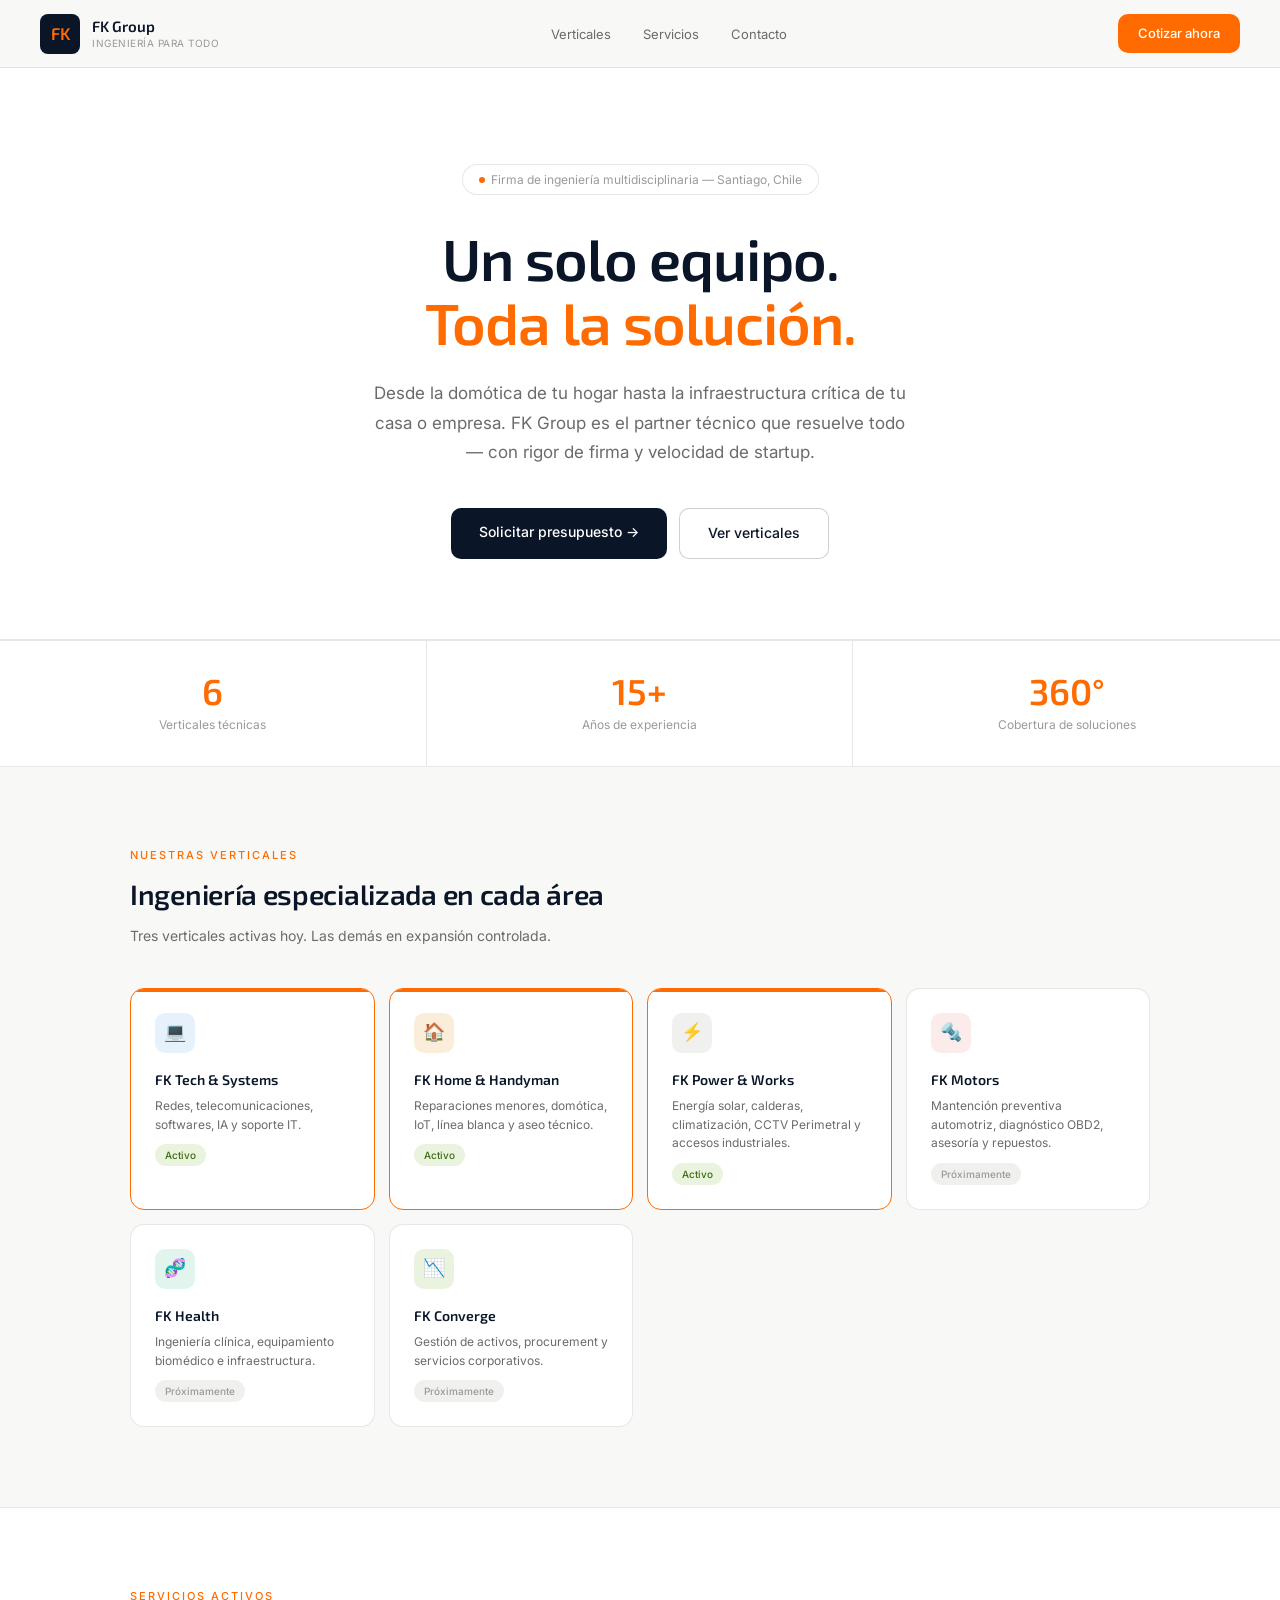
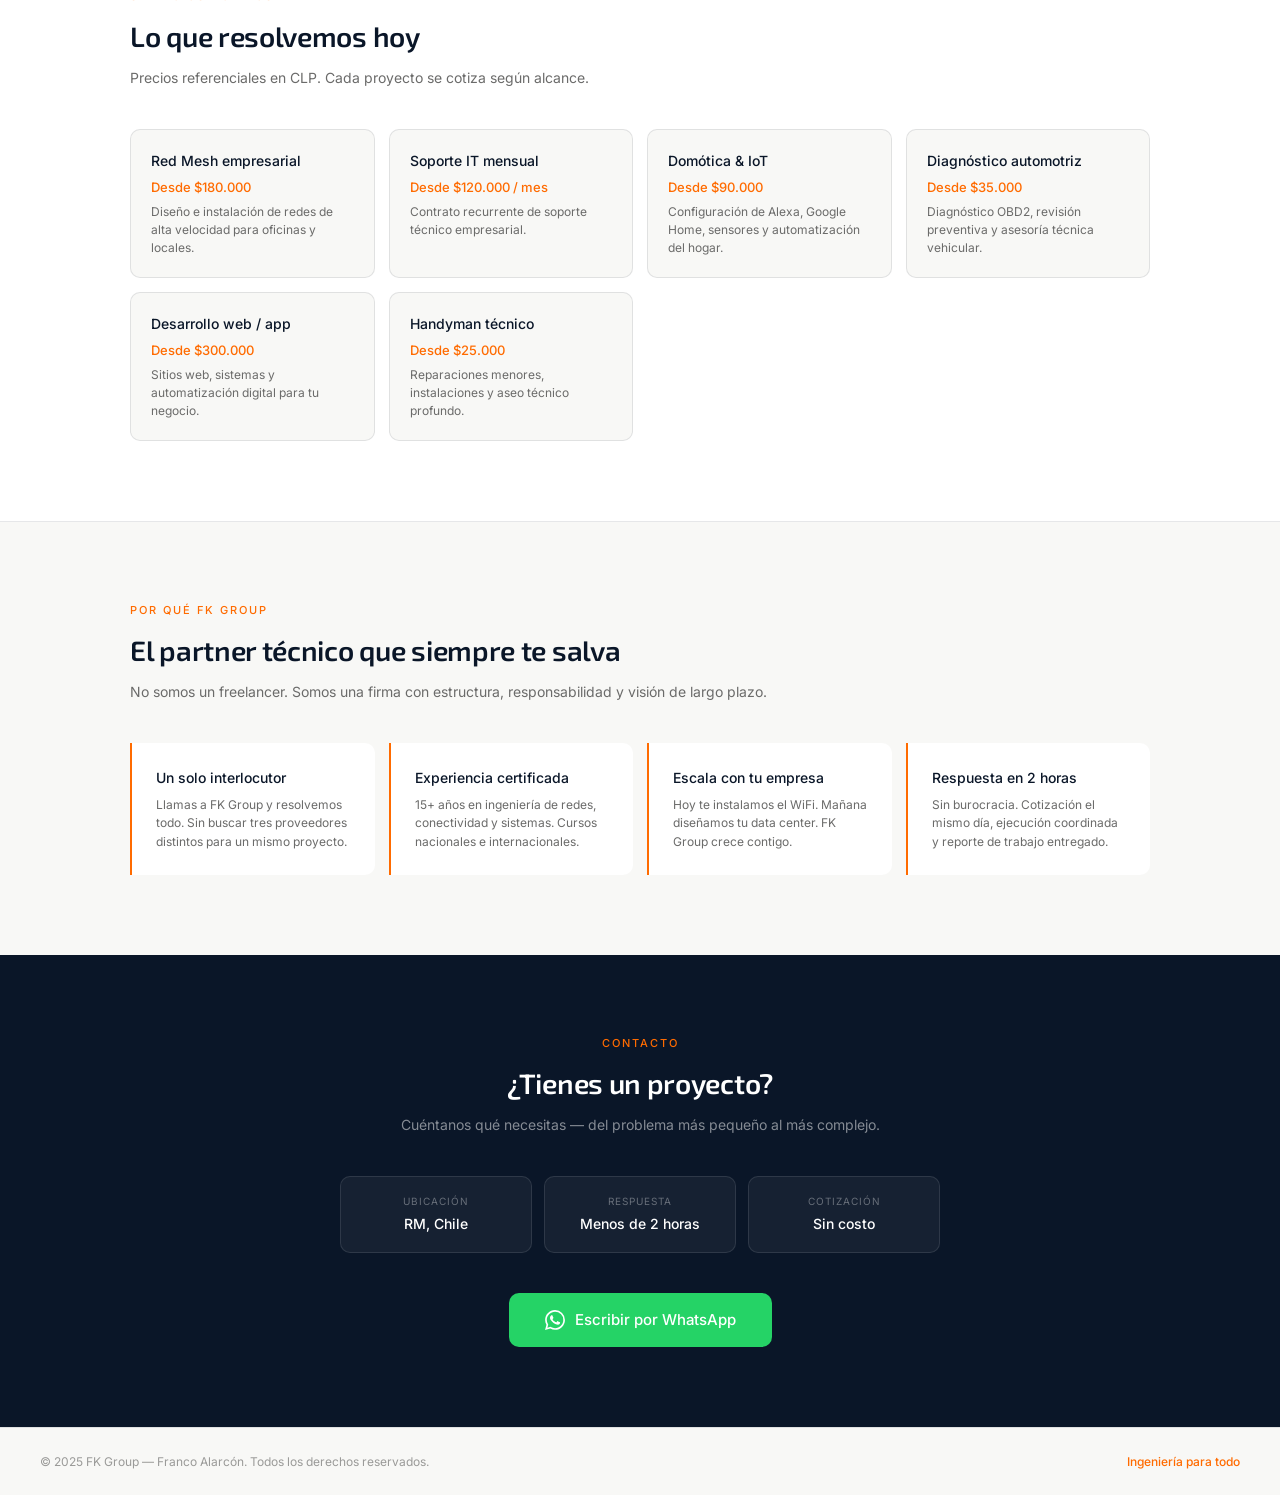
==== index.html @ 02bb7555 "first commit" ====
<!DOCTYPE html>
<html lang="es">
<head>
  <meta charset="UTF-8" />
  <meta name="viewport" content="width=device-width, initial-scale=1.0" />
  <title>FK Group — Ingeniería para todo</title>
  
  <meta name="description" content="FK Group es una firma de ingeniería multidisciplinar en Chile. Soluciones en tecnología, redes, domótica, energía y soporte técnico 360° para hogares y empresas." />
  
  <meta name="google-site-verification" content="YqtK6vRRQiQclJ05yZxm9r6leFlpxxmxRqhaNtiNpjM" />
  
  <link rel="preconnect" href="https://fonts.googleapis.com" />
  <link rel="preconnect" href="https://fonts.gstatic.com" crossorigin />
  <link href="https://fonts.googleapis.com/css2?family=Exo+2:wght@400;500;600&family=Inter:wght@400;500&display=swap" rel="stylesheet" />
  <link rel="stylesheet" href="style.css" />
</head>
<body>

  <nav>
    <a href="#" class="logo">
      <div class="logo-mark"><span>FK</span></div>
      <div class="logo-info">
        <div class="logo-name">FK Group</div>
        <div class="logo-tagline">Ingeniería para todo</div>
      </div>
    </a>
    <ul class="nav-links">
      <li><a href="#verticales">Verticales</a></li>
      <li><a href="#servicios">Servicios</a></li>
      <li><a href="#contacto">Contacto</a></li>
    </ul>
    <a href="#contacto" class="nav-cta">Cotizar ahora</a>
  </nav>

  <div style="background: var(--bg-surface); border-bottom: 0.5px solid var(--border);">
    <div class="hero">
      <div class="hero-badge">Firma de ingeniería multidisciplinaria — Santiago, Chile</div>
      <h1>Un solo equipo.<br><span class="accent">Toda la solución.</span></h1>
      <p>Desde la domótica de tu hogar hasta la infraestructura crítica de tu casa o empresa. FK Group es el partner técnico que resuelve todo — con rigor de firma y velocidad de startup.</p>
      <div class="hero-btns">
        <a href="#contacto" class="btn-primary">Solicitar presupuesto →</a>
        <a href="#verticales" class="btn-secondary">Ver verticales</a>
      </div>
    </div>
  </div>

  <div class="stats-bar">
    <div class="stat">
      <div class="stat-num">6</div>
      <div class="stat-label">Verticales técnicas</div>
    </div>
    <div class="stat">
      <div class="stat-num">15+</div>
      <div class="stat-label">Años de experiencia</div>
    </div>
    <div class="stat">
      <div class="stat-num">360°</div>
      <div class="stat-label">Cobertura de soluciones</div>
    </div>
  </div>

  <section id="verticales">
    <div class="section-eyebrow">Nuestras verticales</div>
    <h2 class="section-title">Ingeniería especializada en cada área</h2>
    <p class="section-sub">Tres verticales activas hoy. Las demás en expansión controlada.</p>
    <div class="verticals-grid">
      <div class="v-card active">
        <div class="v-icon" style="background:#E6F1FB;">💻</div>
        <div class="v-name">FK Tech & Systems</div>
        <div class="v-desc">Redes, telecomunicaciones, softwares, IA y soporte IT.</div>
        <span class="v-badge badge-active">Activo</span>
      </div>
      
      <div class="v-card active">
        <div class="v-icon" style="background:#FAEEDA;">🏠</div>
        <div class="v-name">FK Home & Handyman</div>
        <div class="v-desc">Reparaciones menores, domótica, IoT, línea blanca y aseo técnico.</div>
        <span class="v-badge badge-active">Activo</span>
      </div>
    <div class="v-card active">
        <div class="v-icon" style="background:#f0f0ee;">⚡</div>
        <div class="v-name">FK Power & Works</div>
        <div class="v-desc">Energía solar, calderas, climatización, CCTV Perimetral y accesos industriales.</div>
        <span class="v-badge badge-active">Activo</span>
      </div>
      <div class="v-card">
        <div class="v-icon" style="background:#FCEBEB;">🔩</div>
        <div class="v-name">FK Motors</div>
        <div class="v-desc">Mantención preventiva automotriz, diagnóstico OBD2, asesoría y repuestos.</div>
        <span class="v-badge badge-soon">Próximamente</span>
      </div>
      <div class="v-card">
        <div class="v-icon" style="background:#E1F5EE;">🧬</div>
        <div class="v-name">FK Health</div>
        <div class="v-desc">Ingeniería clínica, equipamiento biomédico e infraestructura.</div>
        <span class="v-badge badge-soon">Próximamente</span>
      </div>
      <div class="v-card">
        <div class="v-icon" style="background:#EAF3DE;">📉</div>
        <div class="v-name">FK Converge</div>
        <div class="v-desc">Gestión de activos, procurement y servicios corporativos.</div>
        <span class="v-badge badge-soon">Próximamente</span>
      </div>
    </div>
  </section>

  <div class="services-bg" id="servicios">
    <section style="max-width: 1100px; margin: 0 auto; padding: 5rem 2.5rem;">
      <div class="section-eyebrow">Servicios activos</div>
      <h2 class="section-title">Lo que resolvemos hoy</h2>
      <p class="section-sub">Precios referenciales en CLP. Cada proyecto se cotiza según alcance.</p>
      <div class="services-grid">
        <div class="svc-card">
          <div class="svc-title">Red Mesh empresarial</div>
          <div class="svc-price">Desde $180.000</div>
          <div class="svc-desc">Diseño e instalación de redes de alta velocidad para oficinas y locales.</div>
        </div>
        <div class="svc-card">
          <div class="svc-title">Soporte IT mensual</div>
          <div class="svc-price">Desde $120.000 / mes</div>
          <div class="svc-desc">Contrato recurrente de soporte técnico empresarial.</div>
        </div>
        <div class="svc-card">
          <div class="svc-title">Domótica & IoT</div>
          <div class="svc-price">Desde $90.000</div>
          <div class="svc-desc">Configuración de Alexa, Google Home, sensores y automatización del hogar.</div>
        </div>
        <div class="svc-card">
          <div class="svc-title">Diagnóstico automotriz</div>
          <div class="svc-price">Desde $35.000</div>
          <div class="svc-desc">Diagnóstico OBD2, revisión preventiva y asesoría técnica vehicular.</div>
        </div>
        <div class="svc-card">
          <div class="svc-title">Desarrollo web / app</div>
          <div class="svc-price">Desde $300.000</div>
          <div class="svc-desc">Sitios web, sistemas y automatización digital para tu negocio.</div>
        </div>
        <div class="svc-card">
          <div class="svc-title">Handyman técnico</div>
          <div class="svc-price">Desde $25.000</div>
          <div class="svc-desc">Reparaciones menores, instalaciones y aseo técnico profundo.</div>
        </div>
      </div>
    </section>
  </div>

  <section>
    <div class="section-eyebrow">Por qué FK Group</div>
    <h2 class="section-title">El partner técnico que siempre te salva</h2>
    <p class="section-sub">No somos un freelancer. Somos una firma con estructura, responsabilidad y visión de largo plazo.</p>
    <div class="why-grid">
      <div class="why-card">
        <div class="why-title">Un solo interlocutor</div>
        <div class="why-text">Llamas a FK Group y resolvemos todo. Sin buscar tres proveedores distintos para un mismo proyecto.</div>
      </div>
      <div class="why-card">
        <div class="why-title">Experiencia certificada</div>
        <div class="why-text">15+ años en ingeniería de redes, conectividad y sistemas. Cursos nacionales e internacionales.</div>
      </div>
      <div class="why-card">
        <div class="why-title">Escala con tu empresa</div>
        <div class="why-text">Hoy te instalamos el WiFi. Mañana diseñamos tu data center. FK Group crece contigo.</div>
      </div>
      <div class="why-card">
        <div class="why-title">Respuesta en 2 horas</div>
        <div class="why-text">Sin burocracia. Cotización el mismo día, ejecución coordinada y reporte de trabajo entregado.</div>
      </div>
    </div>
  </section>

  <div class="contact-section" id="contacto">
    <div class="section-eyebrow">Contacto</div>
    <h2 class="section-title" style="font-family: var(--font-display); font-size: 28px; margin-bottom: 0.5rem;">¿Tienes un proyecto?</h2>
    <p class="section-sub">Cuéntanos qué necesitas — del problema más pequeño al más complejo.</p>
    <div class="contact-grid">
      <div class="contact-item">
        <div class="contact-label">Ubicación</div>
        <div class="contact-val">RM, Chile</div>
      </div>
      <div class="contact-item">
        <div class="contact-label">Respuesta</div>
        <div class="contact-val">Menos de 2 horas</div>
      </div>
      <div class="contact-item">
        <div class="contact-label">Cotización</div>
        <div class="contact-val">Sin costo</div>
      </div>
    </div>
    <a href="https://wa.me/56967044419?text=Hola%20FK%20Group%2C%20necesito%20una%20cotizaci%C3%B3n" class="wsp-btn" target="_blank" rel="noopener">
      <svg class="wsp-icon" viewBox="0 0 24 24" xmlns="http://www.w3.org/2000/svg">
        <path d="M17.472 14.382c-.297-.149-1.758-.867-2.03-.967-.273-.099-.471-.148-.67.15-.197.297-.767.966-.94 1.164-.173.199-.347.223-.644.075-.297-.15-1.255-.463-2.39-1.475-.883-.788-1.48-1.761-1.653-2.059-.173-.297-.018-.458.13-.606.134-.133.298-.347.446-.52.149-.174.198-.298.298-.497.099-.198.05-.371-.025-.52-.075-.149-.669-1.612-.916-2.207-.242-.579-.487-.5-.669-.51-.173-.008-.371-.01-.57-.01-.198 0-.52.074-.792.372-.272.297-1.04 1.016-1.04 2.479 0 1.462 1.065 2.875 1.213 3.074.149.198 2.096 3.2 5.077 4.487.709.306 1.262.489 1.694.625.712.227 1.36.195 1.871.118.571-.085 1.758-.719 2.006-1.413.248-.694.248-1.289.173-1.413-.074-.124-.272-.198-.57-.347m-5.421 7.403h-.004a9.87 9.87 0 01-5.031-1.378l-.361-.214-3.741.982.998-3.648-.235-.374a9.86 9.86 0 01-1.51-5.26c.001-5.45 4.436-9.884 9.888-9.884 2.64 0 5.122 1.03 6.988 2.898a9.825 9.825 0 012.893 6.994c-.003 5.45-4.437 9.884-9.885 9.884m8.413-18.297A11.815 11.815 0 0012.05 0C5.495 0 .16 5.335.157 11.892c0 2.096.547 4.142 1.588 5.945L.057 24l6.305-1.654a11.882 11.882 0 005.683 1.448h.005c6.554 0 11.89-5.335 11.893-11.893a11.821 11.821 0 00-3.48-8.413z"/>
      </svg>
      Escribir por WhatsApp
    </a>
  </div>

  <footer>
    <div class="copy">© 2025 FK Group — Franco Alarcón. Todos los derechos reservados.</div>
    <div class="tag">Ingeniería para todo</div>
  </footer>


  <script src="https://cdn.botpress.cloud/webchat/v1/inject.js"></script>

</body>
</html>
---- style.css ----
*, *::before, *::after { box-sizing: border-box; margin: 0; padding: 0; }

:root {
  --bg: #f8f8f6;
  --bg-surface: #ffffff;
  --bg-dark: #0A1628;
  --accent: #FF6B00;
  --accent-light: #fff3eb;
  --text-primary: #0A1628;
  --text-secondary: #6b6b6a;
  --text-muted: #9a9a98;
  --border: rgba(10,22,40,0.1);
  --border-hover: rgba(10,22,40,0.2);
  --radius: 10px;
  --radius-lg: 14px;
  --font-display: 'Exo 2', sans-serif;
  --font-body: 'Inter', sans-serif;
}

html { scroll-behavior: smooth; }

body {
  font-family: var(--font-body);
  background: var(--bg);
  color: var(--text-primary);
  line-height: 1.6;
  font-size: 15px;
}

/* NAV */
nav {
  position: sticky;
  top: 0;
  z-index: 100;
  background: rgba(248,248,246,0.92);
  backdrop-filter: blur(12px);
  -webkit-backdrop-filter: blur(12px);
  border-bottom: 0.5px solid var(--border);
  display: flex;
  align-items: center;
  justify-content: space-between;
  padding: 0.85rem 2.5rem;
}

.logo {
  display: flex;
  align-items: center;
  gap: 12px;
  text-decoration: none;
}

.logo-mark {
  width: 40px;
  height: 40px;
  background: var(--bg-dark);
  border-radius: 8px;
  display: flex;
  align-items: center;
  justify-content: center;
  flex-shrink: 0;
}

.logo-mark span {
  color: var(--accent);
  font-family: var(--font-display);
  font-size: 17px;
  font-weight: 600;
  letter-spacing: -0.5px;
}

.logo-info {}
.logo-name {
  font-family: var(--font-display);
  font-size: 15px;
  font-weight: 600;
  color: var(--text-primary);
  line-height: 1.2;
}
.logo-tagline {
  font-size: 10px;
  color: var(--text-muted);
  letter-spacing: 0.5px;
  text-transform: uppercase;
}

.nav-links {
  display: flex;
  align-items: center;
  gap: 2rem;
  list-style: none;
}

.nav-links a {
  font-size: 13px;
  color: var(--text-secondary);
  text-decoration: none;
  transition: color 0.2s;
}

.nav-links a:hover { color: var(--text-primary); }

.nav-cta {
  background: var(--accent);
  color: white;
  border: none;
  padding: 9px 20px;
  border-radius: var(--radius);
  font-size: 13px;
  font-weight: 500;
  cursor: pointer;
  font-family: var(--font-body);
  text-decoration: none;
  transition: opacity 0.2s;
}

.nav-cta:hover { opacity: 0.88; }

/* HERO */
.hero {
  padding: 6rem 2.5rem 5rem;
  max-width: 900px;
  margin: 0 auto;
  text-align: center;
}

.hero-badge {
  display: inline-flex;
  align-items: center;
  gap: 6px;
  background: var(--bg-surface);
  border: 0.5px solid var(--border);
  padding: 5px 16px;
  border-radius: 99px;
  font-size: 12px;
  color: var(--text-muted);
  margin-bottom: 2rem;
}

.hero-badge::before {
  content: '';
  width: 6px;
  height: 6px;
  border-radius: 50%;
  background: var(--accent);
  flex-shrink: 0;
}

.hero h1 {
  font-family: var(--font-display);
  font-size: clamp(36px, 6vw, 58px);
  font-weight: 600;
  line-height: 1.1;
  letter-spacing: -1px;
  margin-bottom: 1.5rem;
  color: var(--text-primary);
}

.hero h1 .accent { color: var(--accent); }

.hero p {
  font-size: 17px;
  color: var(--text-secondary);
  max-width: 540px;
  margin: 0 auto 2.5rem;
  line-height: 1.75;
}

.hero-btns {
  display: flex;
  gap: 12px;
  justify-content: center;
  flex-wrap: wrap;
}

.btn-primary {
  background: var(--bg-dark);
  color: white;
  border: none;
  padding: 13px 28px;
  border-radius: var(--radius);
  font-size: 14px;
  font-weight: 500;
  cursor: pointer;
  font-family: var(--font-body);
  text-decoration: none;
  display: inline-block;
  transition: transform 0.15s, opacity 0.15s;
}

.btn-primary:hover { opacity: 0.88; transform: translateY(-1px); }

.btn-secondary {
  background: var(--bg-surface);
  color: var(--text-primary);
  border: 0.5px solid var(--border-hover);
  padding: 13px 28px;
  border-radius: var(--radius);
  font-size: 14px;
  font-weight: 500;
  cursor: pointer;
  font-family: var(--font-body);
  text-decoration: none;
  display: inline-block;
  transition: border-color 0.2s;
}

.btn-secondary:hover { border-color: var(--accent); }

/* STATS */
.stats-bar {
  display: grid;
  grid-template-columns: repeat(3, 1fr);
  border-top: 0.5px solid var(--border);
  border-bottom: 0.5px solid var(--border);
  background: var(--bg-surface);
}

.stat {
  padding: 2rem 1.5rem;
  text-align: center;
  border-right: 0.5px solid var(--border);
}

.stat:last-child { border-right: none; }

.stat-num {
  font-family: var(--font-display);
  font-size: 36px;
  font-weight: 600;
  color: var(--accent);
  line-height: 1;
}

.stat-label {
  font-size: 12px;
  color: var(--text-muted);
  margin-top: 6px;
}

/* SECTIONS */
section {
  padding: 5rem 2.5rem;
  max-width: 1100px;
  margin: 0 auto;
}

.section-eyebrow {
  font-size: 11px;
  color: var(--accent);
  text-transform: uppercase;
  letter-spacing: 2px;
  font-weight: 500;
  margin-bottom: 0.5rem;
}

.section-title {
  font-family: var(--font-display);
  font-size: 28px;
  font-weight: 600;
  color: var(--text-primary);
  margin-bottom: 0.5rem;
  letter-spacing: -0.3px;
}

.section-sub {
  font-size: 14px;
  color: var(--text-secondary);
  margin-bottom: 2.5rem;
}

/* VERTICALS */
.verticals-grid {
  display: grid;
  grid-template-columns: repeat(auto-fit, minmax(200px, 1fr));
  gap: 14px;
}

.v-card {
  background: var(--bg-surface);
  border: 0.5px solid var(--border);
  border-radius: var(--radius-lg);
  padding: 1.5rem;
  position: relative;
  overflow: hidden;
  transition: border-color 0.2s, transform 0.2s;
}

.v-card:hover {
  border-color: var(--border-hover);
  transform: translateY(-2px);
}

.v-card.active {
  border-color: var(--accent);
}

.v-card.active::before {
  content: '';
  position: absolute;
  top: 0; left: 0; right: 0;
  height: 3px;
  background: var(--accent);
}

.v-icon {
  width: 40px;
  height: 40px;
  border-radius: var(--radius);
  display: flex;
  align-items: center;
  justify-content: center;
  font-size: 18px;
  margin-bottom: 1rem;
}

.v-name {
  font-family: var(--font-display);
  font-size: 14px;
  font-weight: 600;
  color: var(--text-primary);
  margin-bottom: 6px;
}

.v-desc {
  font-size: 12px;
  color: var(--text-secondary);
  line-height: 1.55;
}

.v-badge {
  display: inline-block;
  margin-top: 10px;
  font-size: 10px;
  padding: 3px 10px;
  border-radius: 99px;
  font-weight: 500;
}

.badge-active { background: #EAF3DE; color: #3B6D11; }
.badge-soon { background: #f0f0ee; color: var(--text-muted); }

/* SERVICES */
.services-bg {
  background: var(--bg-surface);
  border-top: 0.5px solid var(--border);
  border-bottom: 0.5px solid var(--border);
}

.services-grid {
  display: grid;
  grid-template-columns: repeat(auto-fit, minmax(220px, 1fr));
  gap: 14px;
}

.svc-card {
  background: var(--bg);
  border-radius: var(--radius);
  padding: 1.25rem;
  border: 0.5px solid var(--border);
  transition: border-color 0.2s;
}

.svc-card:hover { border-color: var(--accent); }

.svc-title {
  font-size: 14px;
  font-weight: 500;
  color: var(--text-primary);
  margin-bottom: 4px;
}

.svc-price {
  font-size: 13px;
  color: var(--accent);
  font-weight: 500;
  margin-bottom: 6px;
}

.svc-desc {
  font-size: 12px;
  color: var(--text-secondary);
  line-height: 1.5;
}

/* WHY */
.why-grid {
  display: grid;
  grid-template-columns: repeat(auto-fit, minmax(220px, 1fr));
  gap: 14px;
}

.why-card {
  padding: 1.5rem;
  border-left: 2px solid var(--accent);
  background: var(--bg-surface);
  border-radius: 0 var(--radius) var(--radius) 0;
}

.why-title {
  font-size: 14px;
  font-weight: 500;
  color: var(--text-primary);
  margin-bottom: 6px;
}

.why-text {
  font-size: 12px;
  color: var(--text-secondary);
  line-height: 1.55;
}

/* CONTACT */
.contact-section {
  background: var(--bg-dark);
  padding: 5rem 2.5rem;
  text-align: center;
}

.contact-section .section-eyebrow { color: var(--accent); }

.contact-section .section-title {
  color: white;
}

.contact-section .section-sub {
  color: rgba(255,255,255,0.5);
  margin-bottom: 2.5rem;
}

.contact-grid {
  display: grid;
  grid-template-columns: repeat(auto-fit, minmax(160px, 1fr));
  gap: 12px;
  max-width: 600px;
  margin: 0 auto 2.5rem;
}

.contact-item {
  background: rgba(255,255,255,0.05);
  border: 0.5px solid rgba(255,255,255,0.1);
  border-radius: var(--radius);
  padding: 1rem;
}

.contact-label {
  font-size: 10px;
  color: rgba(255,255,255,0.35);
  text-transform: uppercase;
  letter-spacing: 1px;
  margin-bottom: 4px;
}

.contact-val {
  font-size: 14px;
  color: white;
  font-weight: 500;
}

.wsp-btn {
  display: inline-flex;
  align-items: center;
  gap: 10px;
  background: #25D366;
  color: white;
  border: none;
  padding: 15px 36px;
  border-radius: var(--radius);
  font-size: 15px;
  font-weight: 500;
  cursor: pointer;
  font-family: var(--font-body);
  text-decoration: none;
  transition: opacity 0.2s, transform 0.15s;
}

.wsp-btn:hover { opacity: 0.9; transform: translateY(-1px); }

.wsp-icon {
  width: 20px;
  height: 20px;
  fill: white;
}

/* FOOTER */
footer {
  padding: 1.5rem 2.5rem;
  border-top: 0.5px solid var(--border);
  display: flex;
  justify-content: space-between;
  align-items: center;
  flex-wrap: wrap;
  gap: 8px;
  background: var(--bg);
}

footer .copy { font-size: 12px; color: var(--text-muted); }
footer .tag { font-size: 12px; color: var(--accent); font-weight: 500; }

/* RESPONSIVE */
@media (max-width: 640px) {
  nav { padding: 0.85rem 1.25rem; }
  .nav-links { display: none; }
  .hero { padding: 4rem 1.25rem 3.5rem; }
  section { padding: 3.5rem 1.25rem; }
  .stats-bar { grid-template-columns: repeat(3, 1fr); }
  .stat { padding: 1.25rem 0.75rem
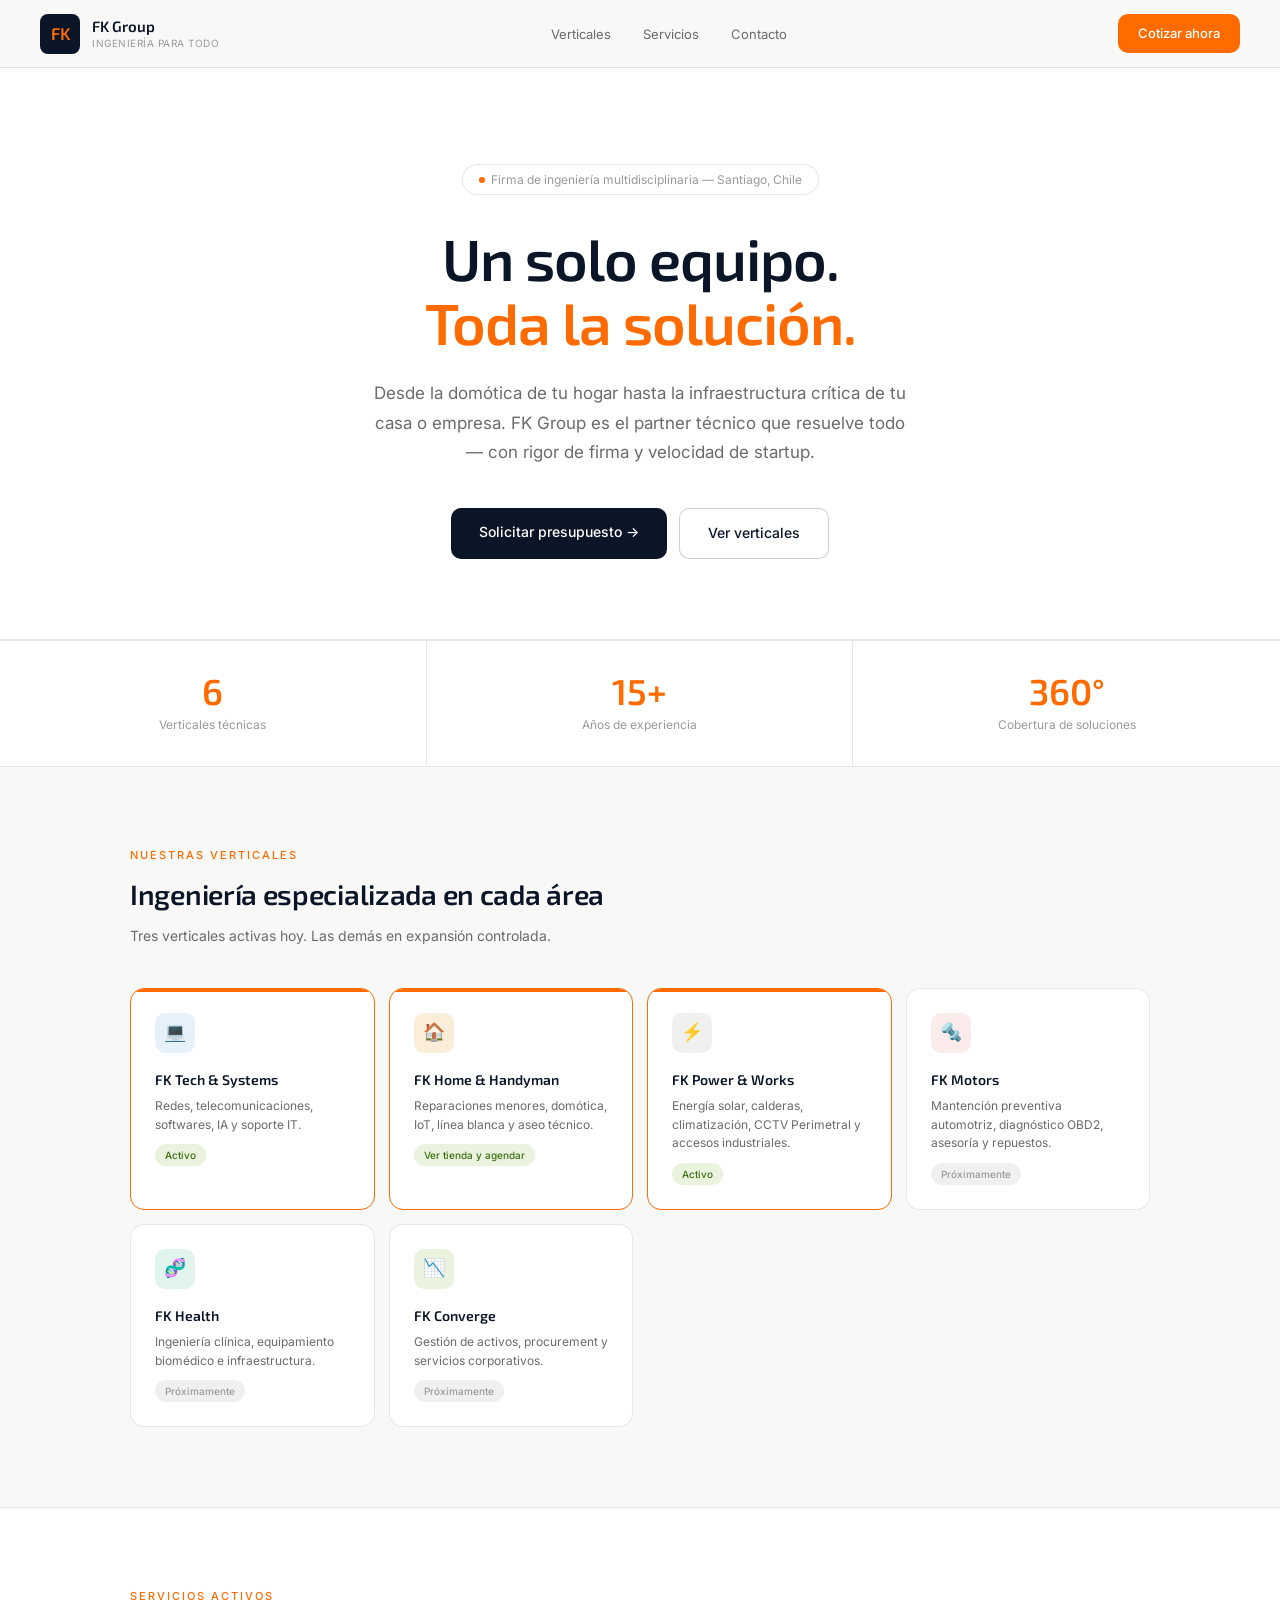
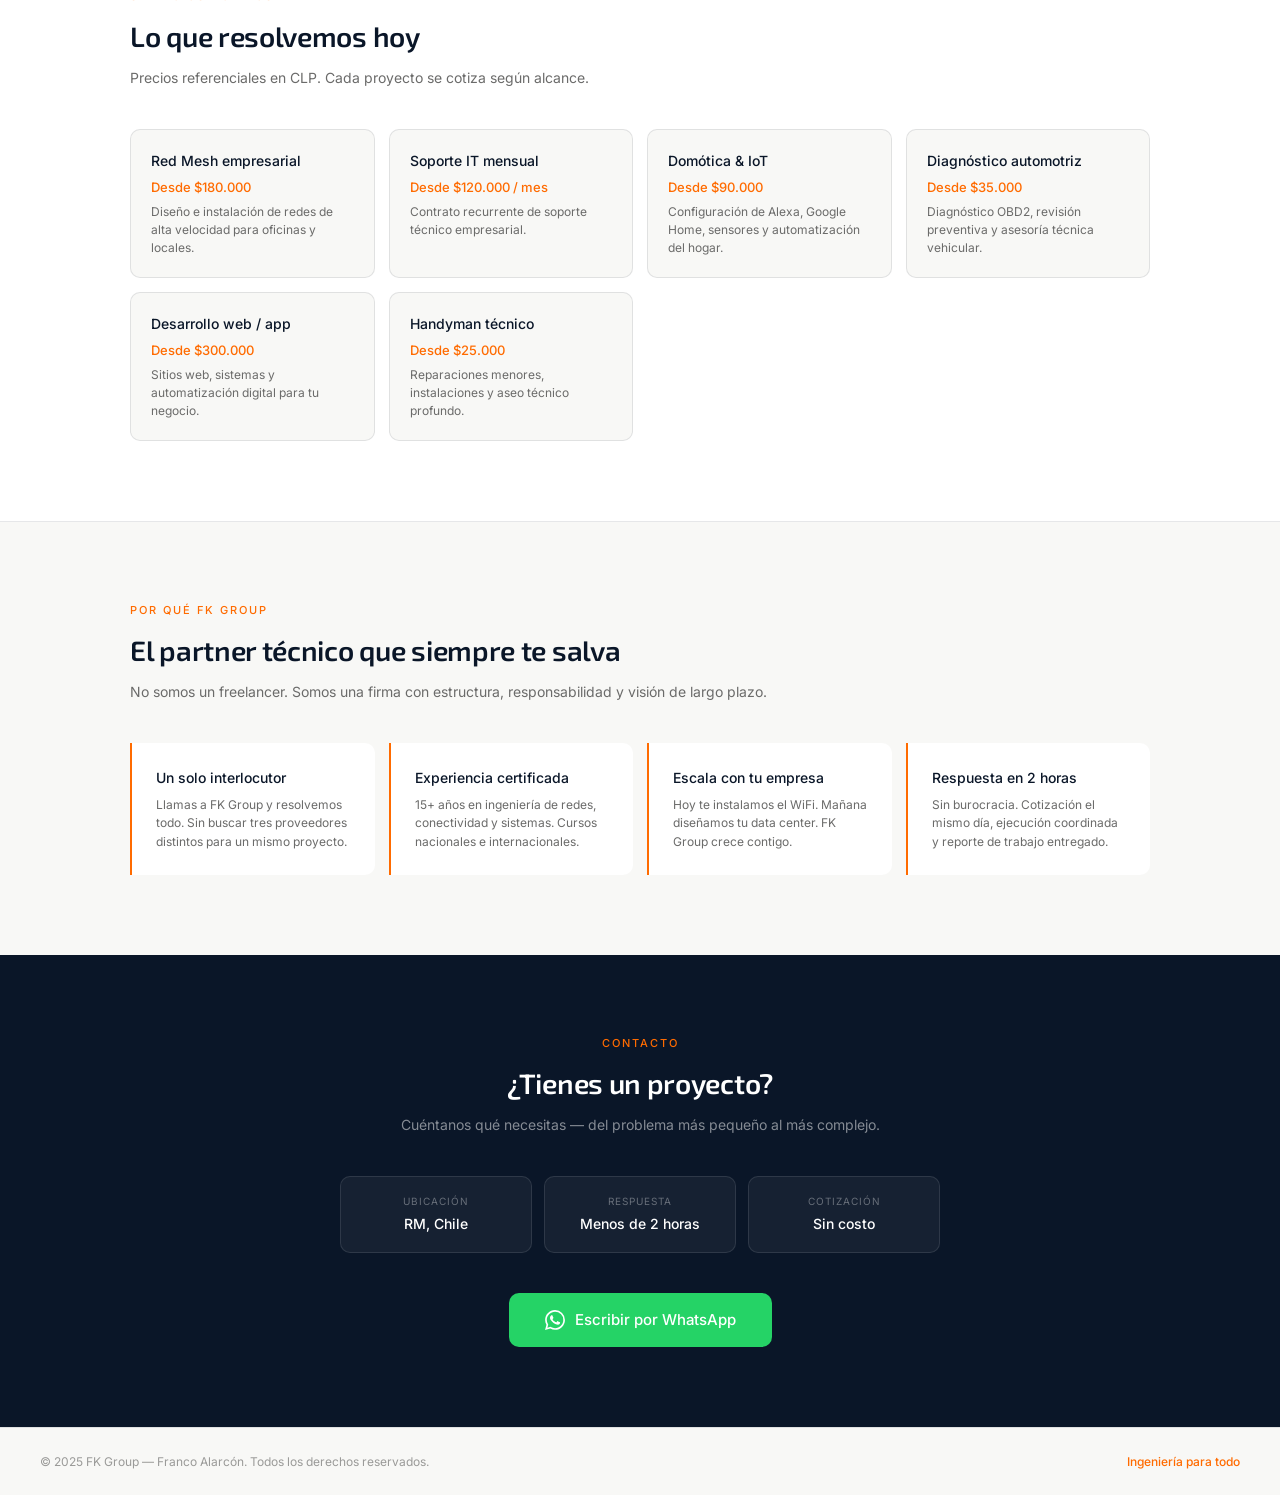
==== commit b6aa0580: "first commit" ====
--- a/index.html
+++ b/index.html
@@ -64,6 +64,7 @@
     <h2 class="section-title">Ingeniería especializada en cada área</h2>
     <p class="section-sub">Tres verticales activas hoy. Las demás en expansión controlada.</p>
     <div class="verticals-grid">
+
       <div class="v-card active">
         <div class="v-icon" style="background:#E6F1FB;">💻</div>
         <div class="v-name">FK Tech & Systems</div>
@@ -71,12 +72,15 @@
         <span class="v-badge badge-active">Activo</span>
       </div>
       
-      <div class="v-card active">
-        <div class="v-icon" style="background:#FAEEDA;">🏠</div>
-        <div class="v-name">FK Home & Handyman</div>
-        <div class="v-desc">Reparaciones menores, domótica, IoT, línea blanca y aseo técnico.</div>
-        <span class="v-badge badge-active">Activo</span>
-      </div>
+      <a href="home.html" style="text-decoration: none; color: inherit; display: block; height: 100%;">
+        <div class="v-card active" style="height: 100%;">
+          <div class="v-icon" style="background:#FAEEDA;">🏠</div>
+          <div class="v-name">FK Home & Handyman</div>
+          <div class="v-desc">Reparaciones menores, domótica, IoT, línea blanca y aseo técnico.</div>
+          <span class="v-badge badge-active">Ver tienda y agendar</span>
+        </div>
+      </a>
+
     <div class="v-card active">
         <div class="v-icon" style="background:#f0f0ee;">⚡</div>
         <div class="v-name">FK Power & Works</div>
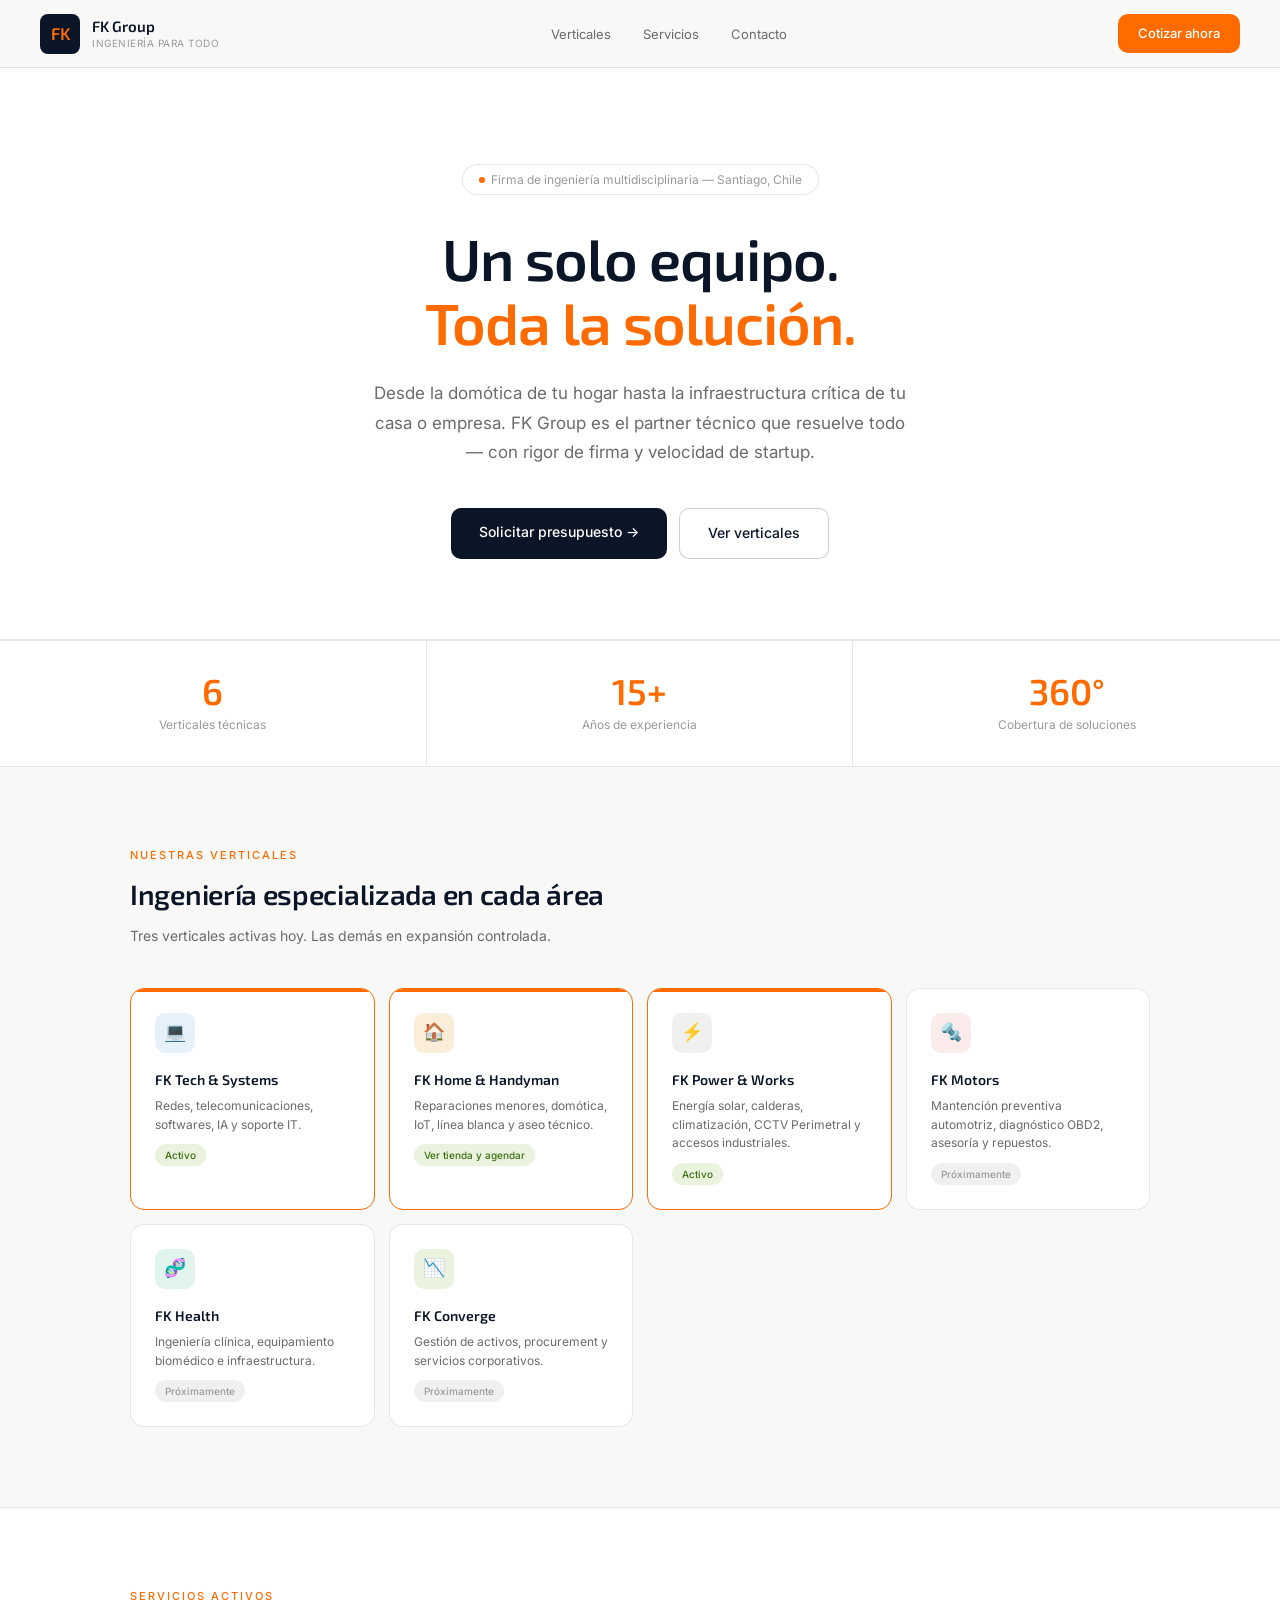
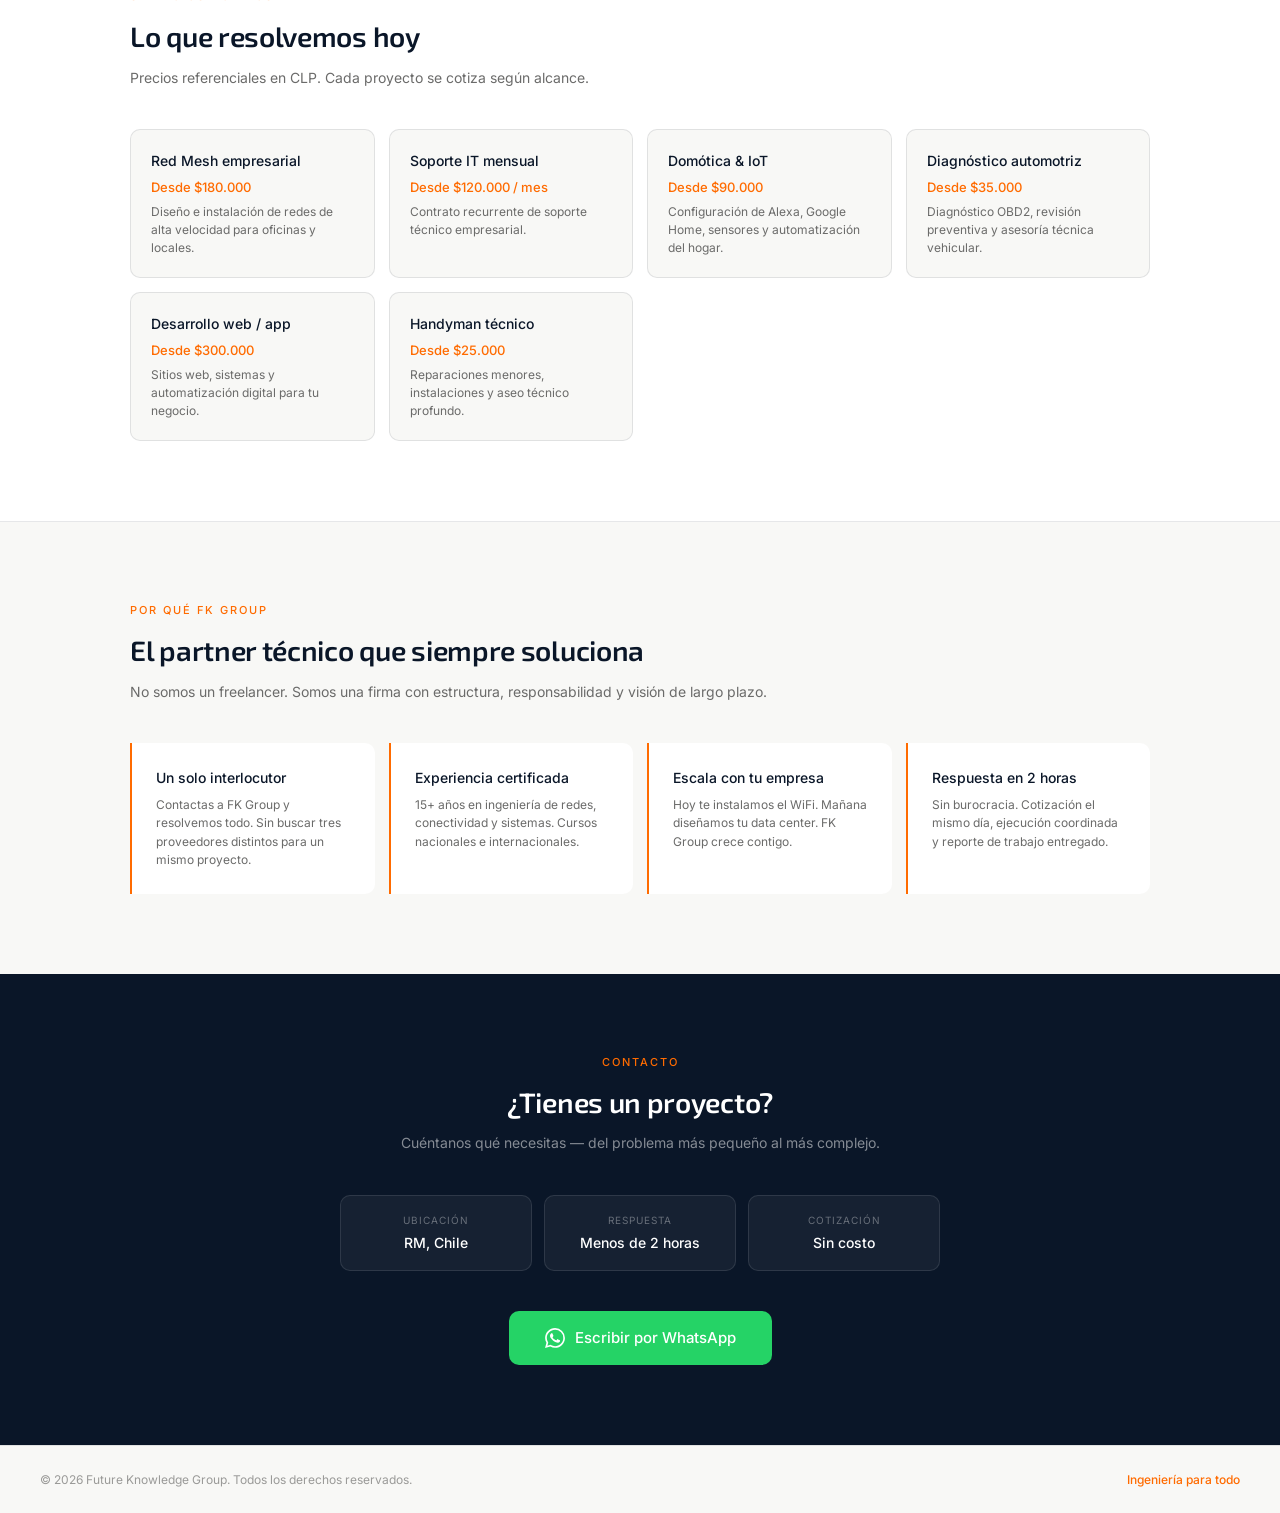
==== commit eba8ddb7: "commit" ====
--- a/index.html
+++ b/index.html
@@ -150,12 +150,12 @@
 
   <section>
     <div class="section-eyebrow">Por qué FK Group</div>
-    <h2 class="section-title">El partner técnico que siempre te salva</h2>
+    <h2 class="section-title">El partner técnico que siempre soluciona</h2>
     <p class="section-sub">No somos un freelancer. Somos una firma con estructura, responsabilidad y visión de largo plazo.</p>
     <div class="why-grid">
       <div class="why-card">
         <div class="why-title">Un solo interlocutor</div>
-        <div class="why-text">Llamas a FK Group y resolvemos todo. Sin buscar tres proveedores distintos para un mismo proyecto.</div>
+        <div class="why-text">Contactas a FK Group y resolvemos todo. Sin buscar tres proveedores distintos para un mismo proyecto.</div>
       </div>
       <div class="why-card">
         <div class="why-title">Experiencia certificada</div>
@@ -199,7 +199,7 @@
   </div>
 
   <footer>
-    <div class="copy">© 2025 FK Group — Franco Alarcón. Todos los derechos reservados.</div>
+    <div class="copy">© 2026 Future Knowledge Group. Todos los derechos reservados.</div>
     <div class="tag">Ingeniería para todo</div>
   </footer>
 
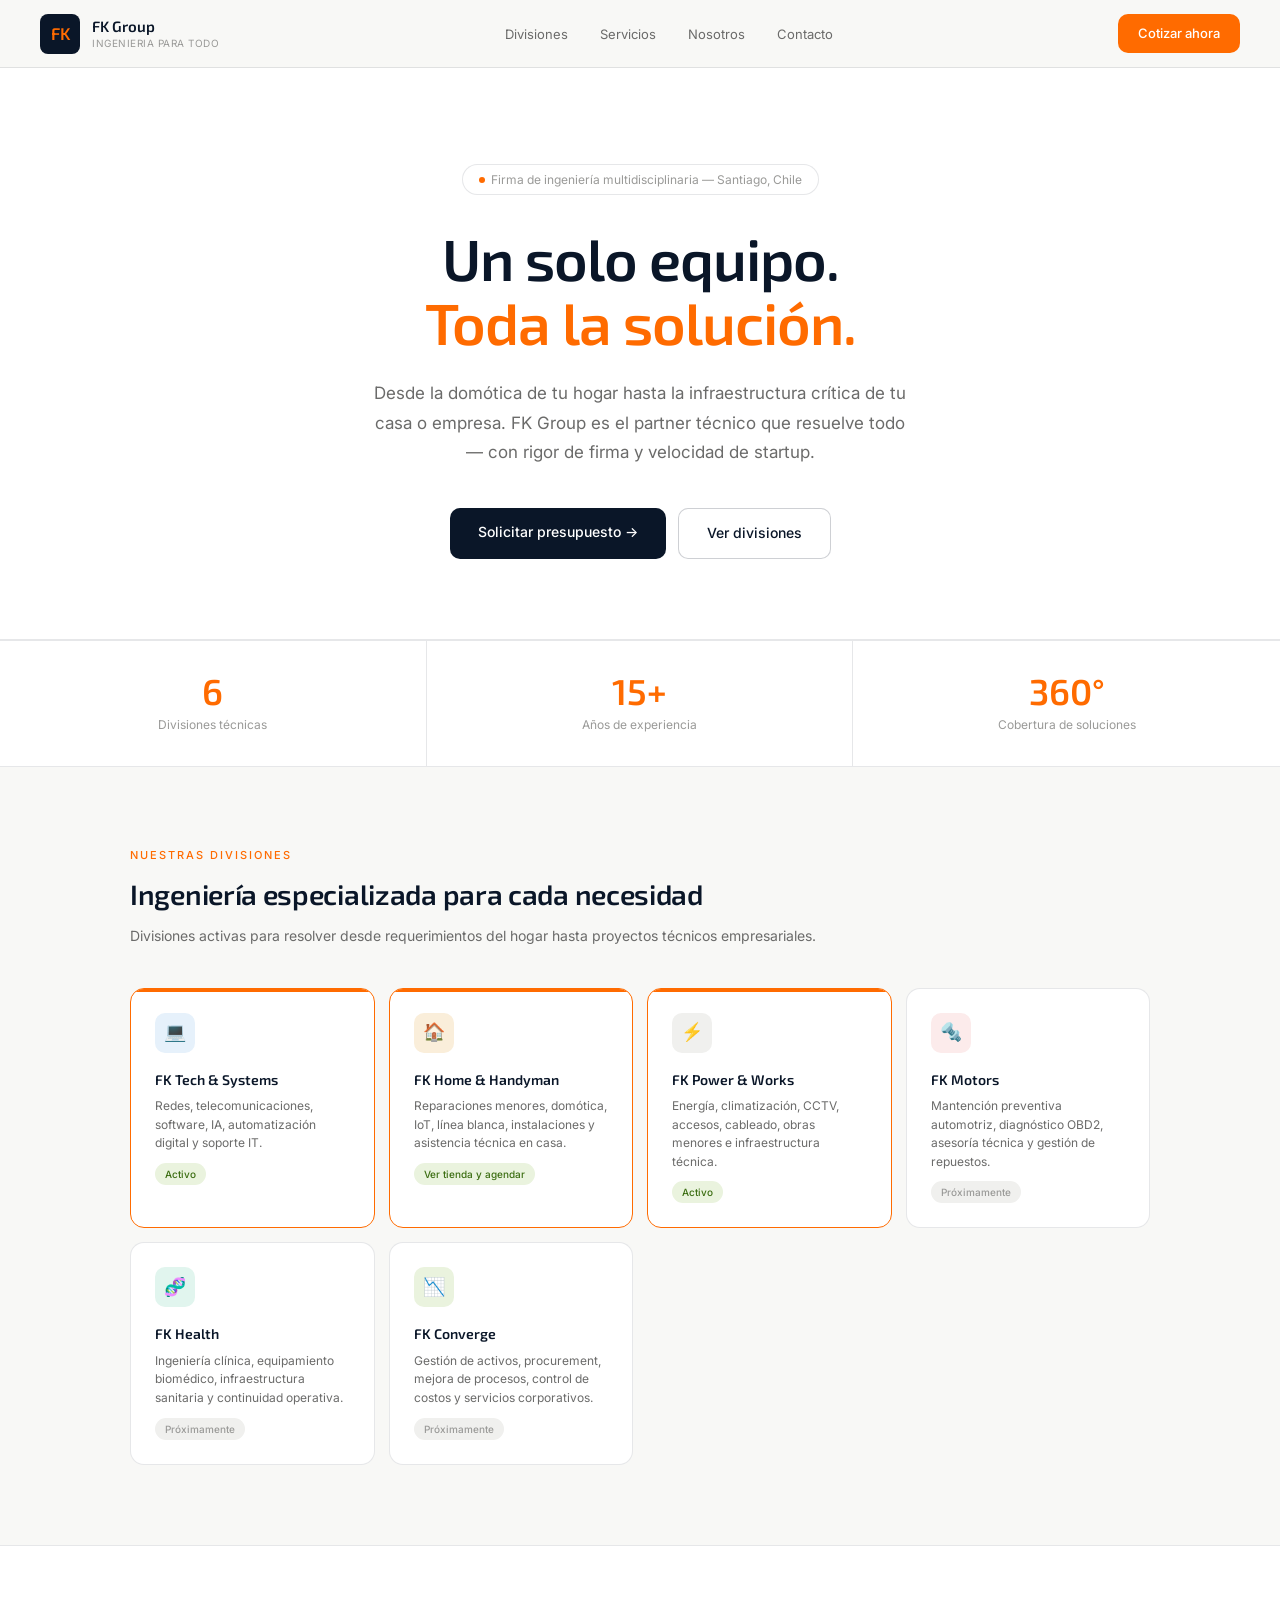
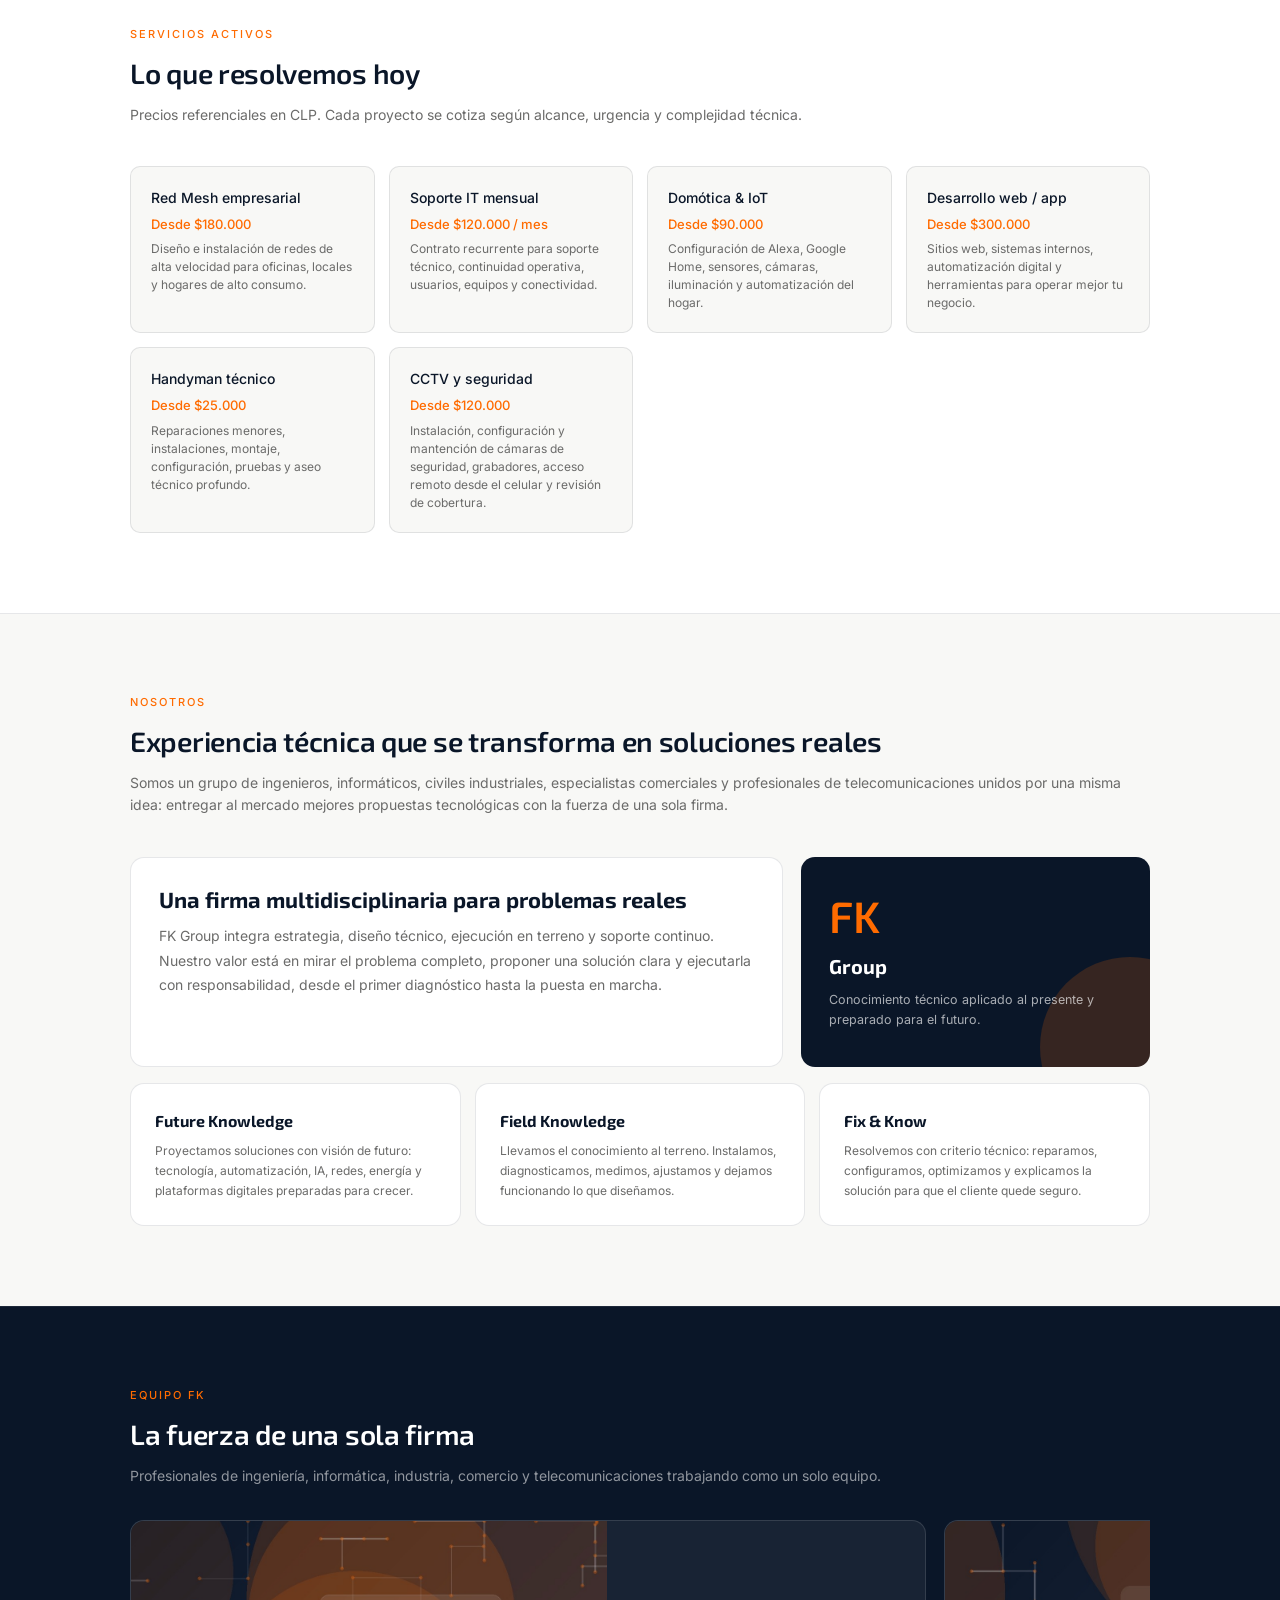
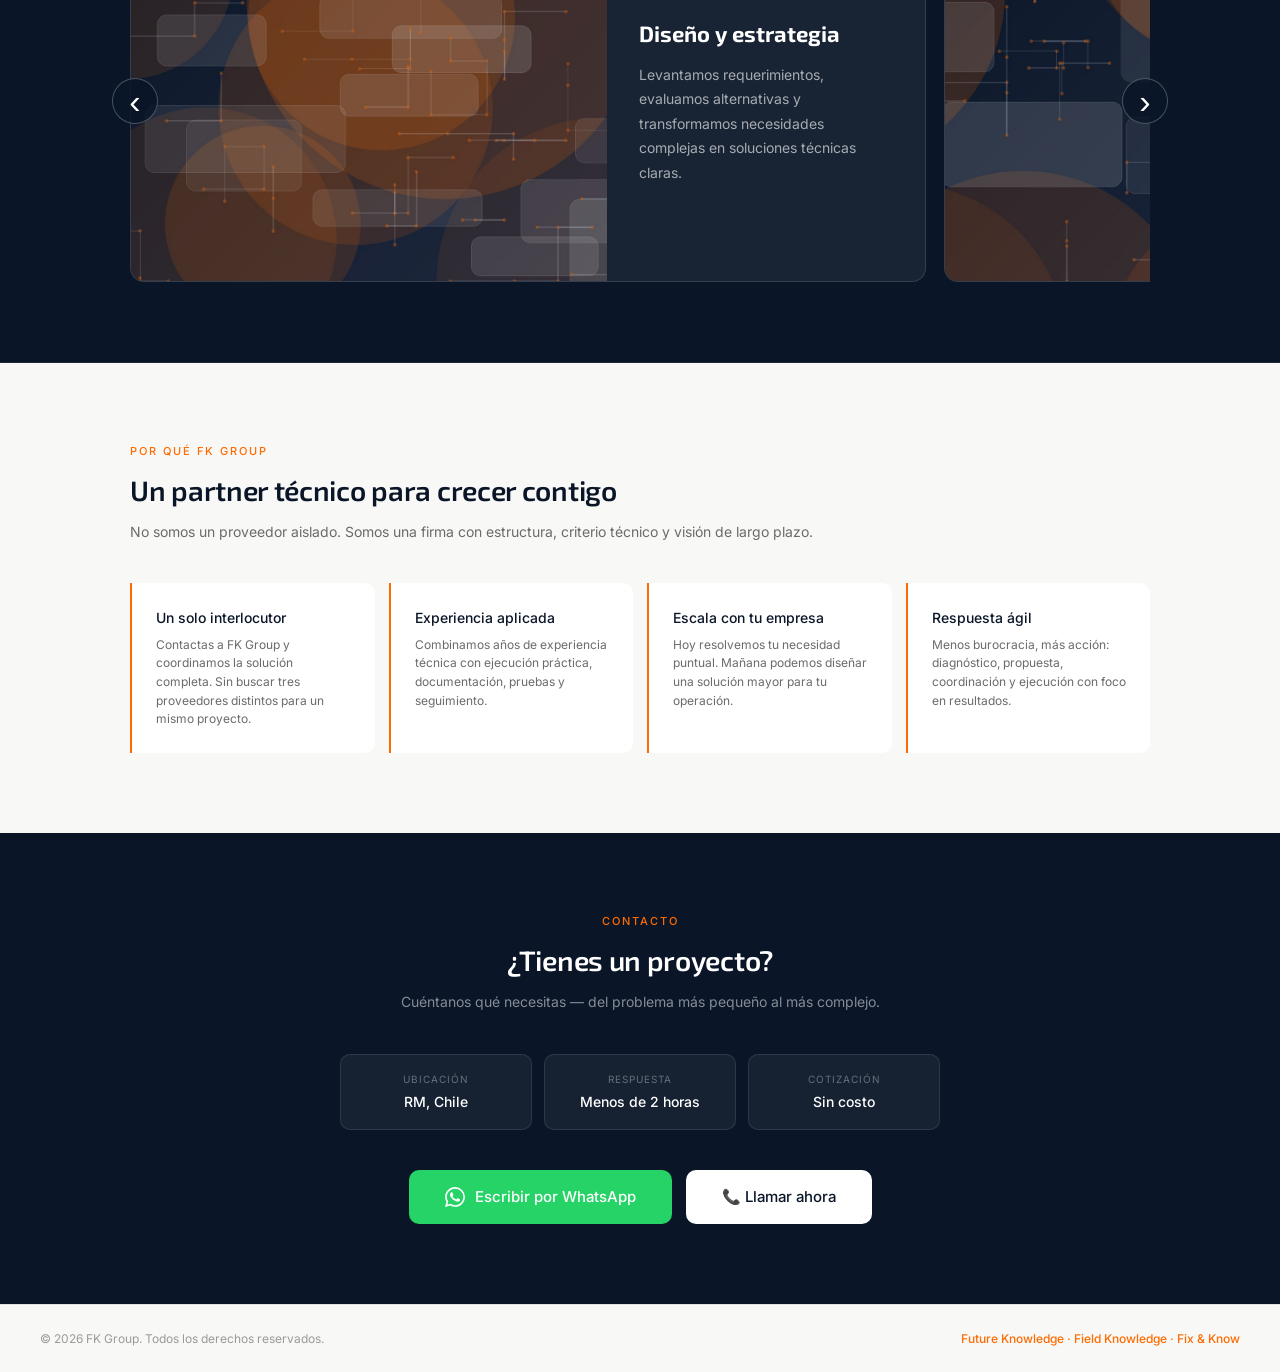
==== commit b98c16b6: "cambios pequeños" ====
--- a/index.html
+++ b/index.html
@@ -3,12 +3,12 @@
 <head>
   <meta charset="UTF-8" />
   <meta name="viewport" content="width=device-width, initial-scale=1.0" />
-  <title>FK Group — Ingeniería para todo</title>
-  
-  <meta name="description" content="FK Group es una firma de ingeniería multidisciplinar en Chile. Soluciones en tecnología, redes, domótica, energía y soporte técnico 360° para hogares y empresas." />
-  
+  <title>FK Group</title>
+
+  <meta name="description" content="Future Knowledge Group es una firma de ingeniería multidisciplinaria en Chile. Soluciones en tecnología, redes, domótica, energía, soporte técnico y servicios integrales para hogares y empresas." />
+
   <meta name="google-site-verification" content="YqtK6vRRQiQclJ05yZxm9r6leFlpxxmxRqhaNtiNpjM" />
-  
+
   <link rel="preconnect" href="https://fonts.googleapis.com" />
   <link rel="preconnect" href="https://fonts.gstatic.com" crossorigin />
   <link href="https://fonts.googleapis.com/css2?family=Exo+2:wght@400;500;600&family=Inter:wght@400;500&display=swap" rel="stylesheet" />
@@ -21,12 +21,13 @@
       <div class="logo-mark"><span>FK</span></div>
       <div class="logo-info">
         <div class="logo-name">FK Group</div>
-        <div class="logo-tagline">Ingeniería para todo</div>
+        <div class="logo-tagline">INGENIERIA PARA TODO</div>
       </div>
     </a>
     <ul class="nav-links">
-      <li><a href="#verticales">Verticales</a></li>
+      <li><a href="#divisiones">Divisiones</a></li>
       <li><a href="#servicios">Servicios</a></li>
+      <li><a href="#nosotros">Nosotros</a></li>
       <li><a href="#contacto">Contacto</a></li>
     </ul>
     <a href="#contacto" class="nav-cta">Cotizar ahora</a>
@@ -39,7 +40,7 @@
       <p>Desde la domótica de tu hogar hasta la infraestructura crítica de tu casa o empresa. FK Group es el partner técnico que resuelve todo — con rigor de firma y velocidad de startup.</p>
       <div class="hero-btns">
         <a href="#contacto" class="btn-primary">Solicitar presupuesto →</a>
-        <a href="#verticales" class="btn-secondary">Ver verticales</a>
+        <a href="#divisiones" class="btn-secondary">Ver divisiones</a>
       </div>
     </div>
   </div>
@@ -47,7 +48,7 @@
   <div class="stats-bar">
     <div class="stat">
       <div class="stat-num">6</div>
-      <div class="stat-label">Verticales técnicas</div>
+      <div class="stat-label">Divisiones técnicas</div>
     </div>
     <div class="stat">
       <div class="stat-num">15+</div>
@@ -59,50 +60,53 @@
     </div>
   </div>
 
-  <section id="verticales">
-    <div class="section-eyebrow">Nuestras verticales</div>
-    <h2 class="section-title">Ingeniería especializada en cada área</h2>
-    <p class="section-sub">Tres verticales activas hoy. Las demás en expansión controlada.</p>
+  <section id="divisiones">
+    <div class="section-eyebrow">Nuestras divisiones</div>
+    <h2 class="section-title">Ingeniería especializada para cada necesidad</h2>
+    <p class="section-sub">Divisiones activas para resolver desde requerimientos del hogar hasta proyectos técnicos empresariales.</p>
     <div class="verticals-grid">
 
       <div class="v-card active">
         <div class="v-icon" style="background:#E6F1FB;">💻</div>
         <div class="v-name">FK Tech & Systems</div>
-        <div class="v-desc">Redes, telecomunicaciones, softwares, IA y soporte IT.</div>
+        <div class="v-desc">Redes, telecomunicaciones, software, IA, automatización digital y soporte IT.</div>
         <span class="v-badge badge-active">Activo</span>
       </div>
-      
+
       <a href="home.html" style="text-decoration: none; color: inherit; display: block; height: 100%;">
         <div class="v-card active" style="height: 100%;">
           <div class="v-icon" style="background:#FAEEDA;">🏠</div>
           <div class="v-name">FK Home & Handyman</div>
-          <div class="v-desc">Reparaciones menores, domótica, IoT, línea blanca y aseo técnico.</div>
+          <div class="v-desc">Reparaciones menores, domótica, IoT, línea blanca, instalaciones y asistencia técnica en casa.</div>
           <span class="v-badge badge-active">Ver tienda y agendar</span>
         </div>
       </a>
 
-    <div class="v-card active">
+      <div class="v-card active">
         <div class="v-icon" style="background:#f0f0ee;">⚡</div>
         <div class="v-name">FK Power & Works</div>
-        <div class="v-desc">Energía solar, calderas, climatización, CCTV Perimetral y accesos industriales.</div>
+        <div class="v-desc">Energía, climatización, CCTV, accesos, cableado, obras menores e infraestructura técnica.</div>
         <span class="v-badge badge-active">Activo</span>
       </div>
+
       <div class="v-card">
         <div class="v-icon" style="background:#FCEBEB;">🔩</div>
         <div class="v-name">FK Motors</div>
-        <div class="v-desc">Mantención preventiva automotriz, diagnóstico OBD2, asesoría y repuestos.</div>
+        <div class="v-desc">Mantención preventiva automotriz, diagnóstico OBD2, asesoría técnica y gestión de repuestos.</div>
         <span class="v-badge badge-soon">Próximamente</span>
       </div>
+
       <div class="v-card">
         <div class="v-icon" style="background:#E1F5EE;">🧬</div>
         <div class="v-name">FK Health</div>
-        <div class="v-desc">Ingeniería clínica, equipamiento biomédico e infraestructura.</div>
+        <div class="v-desc">Ingeniería clínica, equipamiento biomédico, infraestructura sanitaria y continuidad operativa.</div>
         <span class="v-badge badge-soon">Próximamente</span>
       </div>
+
       <div class="v-card">
         <div class="v-icon" style="background:#EAF3DE;">📉</div>
         <div class="v-name">FK Converge</div>
-        <div class="v-desc">Gestión de activos, procurement y servicios corporativos.</div>
+        <div class="v-desc">Gestión de activos, procurement, mejora de procesos, control de costos y servicios corporativos.</div>
         <span class="v-badge badge-soon">Próximamente</span>
       </div>
     </div>
@@ -112,62 +116,146 @@
     <section style="max-width: 1100px; margin: 0 auto; padding: 5rem 2.5rem;">
       <div class="section-eyebrow">Servicios activos</div>
       <h2 class="section-title">Lo que resolvemos hoy</h2>
-      <p class="section-sub">Precios referenciales en CLP. Cada proyecto se cotiza según alcance.</p>
+      <p class="section-sub">Precios referenciales en CLP. Cada proyecto se cotiza según alcance, urgencia y complejidad técnica.</p>
       <div class="services-grid">
         <div class="svc-card">
           <div class="svc-title">Red Mesh empresarial</div>
           <div class="svc-price">Desde $180.000</div>
-          <div class="svc-desc">Diseño e instalación de redes de alta velocidad para oficinas y locales.</div>
+          <div class="svc-desc">Diseño e instalación de redes de alta velocidad para oficinas, locales y hogares de alto consumo.</div>
         </div>
         <div class="svc-card">
           <div class="svc-title">Soporte IT mensual</div>
           <div class="svc-price">Desde $120.000 / mes</div>
-          <div class="svc-desc">Contrato recurrente de soporte técnico empresarial.</div>
+          <div class="svc-desc">Contrato recurrente para soporte técnico, continuidad operativa, usuarios, equipos y conectividad.</div>
         </div>
         <div class="svc-card">
           <div class="svc-title">Domótica & IoT</div>
           <div class="svc-price">Desde $90.000</div>
-          <div class="svc-desc">Configuración de Alexa, Google Home, sensores y automatización del hogar.</div>
-        </div>
-        <div class="svc-card">
-          <div class="svc-title">Diagnóstico automotriz</div>
-          <div class="svc-price">Desde $35.000</div>
-          <div class="svc-desc">Diagnóstico OBD2, revisión preventiva y asesoría técnica vehicular.</div>
+          <div class="svc-desc">Configuración de Alexa, Google Home, sensores, cámaras, iluminación y automatización del hogar.</div>
         </div>
         <div class="svc-card">
           <div class="svc-title">Desarrollo web / app</div>
           <div class="svc-price">Desde $300.000</div>
-          <div class="svc-desc">Sitios web, sistemas y automatización digital para tu negocio.</div>
+          <div class="svc-desc">Sitios web, sistemas internos, automatización digital y herramientas para operar mejor tu negocio.</div>
         </div>
         <div class="svc-card">
           <div class="svc-title">Handyman técnico</div>
           <div class="svc-price">Desde $25.000</div>
-          <div class="svc-desc">Reparaciones menores, instalaciones y aseo técnico profundo.</div>
+          <div class="svc-desc">Reparaciones menores, instalaciones, montaje, configuración, pruebas y aseo técnico profundo.</div>
+        </div>
+        <div class="svc-card">
+          <div class="svc-title">CCTV y seguridad</div>
+          <div class="svc-price">Desde $120.000</div>
+        <div class="svc-desc">Instalación, configuración y mantención de cámaras de seguridad, grabadores, acceso remoto desde el celular y revisión de cobertura.</div>
         </div>
       </div>
     </section>
   </div>
 
-  <section>
+  <section id="nosotros" class="about-section">
+    <div class="section-eyebrow">Nosotros</div>
+    <h2 class="section-title">Experiencia técnica que se transforma en soluciones reales</h2>
+    <p class="section-sub">
+      Somos un grupo de ingenieros, informáticos, civiles industriales, especialistas comerciales y profesionales de telecomunicaciones unidos por una misma idea: entregar al mercado mejores propuestas tecnológicas con la fuerza de una sola firma.
+    </p>
+
+    <div class="about-intro">
+      <div>
+        <h3>Una firma multidisciplinaria para problemas reales</h3>
+        <p>
+          FK Group integra estrategia, diseño técnico, ejecución en terreno y soporte continuo. Nuestro valor está en mirar el problema completo, proponer una solución clara y ejecutarla con responsabilidad, desde el primer diagnóstico hasta la puesta en marcha.
+        </p>
+      </div>
+      <div class="about-seal">
+        <span>FK</span>
+        <strong>Group</strong>
+        <small>Conocimiento técnico aplicado al presente y preparado para el futuro.</small>
+      </div>
+    </div>
+
+    <div class="fk-meaning-grid">
+      <div class="fk-meaning-card">
+      <!--  <div class="fk-code">FK</div> -->
+        <h3>Future Knowledge</h3>
+        <p>Proyectamos soluciones con visión de futuro: tecnología, automatización, IA, redes, energía y plataformas digitales preparadas para crecer.</p>
+      </div>
+      <div class="fk-meaning-card">
+      <!--  <div class="fk-code">FK</div> -->
+        <h3>Field Knowledge</h3>
+        <p>Llevamos el conocimiento al terreno. Instalamos, diagnosticamos, medimos, ajustamos y dejamos funcionando lo que diseñamos.</p>
+      </div>
+      <div class="fk-meaning-card">
+      <!--  <div class="fk-code">FK</div> -->
+        <h3>Fix & Know</h3>
+        <p>Resolvemos con criterio técnico: reparamos, configuramos, optimizamos y explicamos la solución para que el cliente quede seguro.</p>
+      </div>
+    </div>
+  </section>
+
+  <div class="team-band">
+    <section class="team-section">
+      <div class="team-head">
+        <div>
+          <div class="section-eyebrow">Equipo FK</div>
+          <h2 class="section-title">La fuerza de una sola firma</h2>
+          <p class="section-sub">Profesionales de ingeniería, informática, industria, comercio y telecomunicaciones trabajando como un solo equipo.</p>
+        </div>
+      </div>
+
+      <div class="team-gallery">
+        <button class="team-arrow team-arrow-left" type="button" aria-label="Foto anterior" data-team-direction="-1">‹</button>
+
+        <div class="team-slider" aria-label="Galería del equipo FK">
+        <article class="team-slide" id="team-1">
+          <img class="team-photo" src="img/equipo-1.jpg" alt="Equipo FK Group en reunión de diseño y estrategia" />
+          <div class="team-slide-copy">
+            <h3>Diseño y estrategia</h3>
+            <p>Levantamos requerimientos, evaluamos alternativas y transformamos necesidades complejas en soluciones técnicas claras.</p>
+          </div>
+        </article>
+
+        <article class="team-slide" id="team-2">
+          <img class="team-photo" src="img/equipo-2.jpg" alt="Equipo FK Group ejecutando trabajo técnico en terreno" />
+          <div class="team-slide-copy">
+            <h3>Trabajo en terreno</h3>
+            <p>Aplicamos conocimiento donde realmente importa: instalaciones, soporte, pruebas, diagnóstico y puesta en marcha.</p>
+          </div>
+        </article>
+
+        <article class="team-slide" id="team-3">
+          <img class="team-photo" src="img/equipo-3.jpg" alt="Equipo FK Group coordinando soluciones integrales" />
+          <div class="team-slide-copy">
+            <h3>Soluciones integrales</h3>
+            <p>Coordinamos distintas especialidades para entregar continuidad, orden y una experiencia técnica simple para el cliente.</p>
+          </div>
+        </article>
+        </div>
+
+        <button class="team-arrow team-arrow-right" type="button" aria-label="Foto siguiente" data-team-direction="1">›</button>
+      </div>
+    </section>
+  </div>
+
+  <section class="why-section">
     <div class="section-eyebrow">Por qué FK Group</div>
-    <h2 class="section-title">El partner técnico que siempre soluciona</h2>
-    <p class="section-sub">No somos un freelancer. Somos una firma con estructura, responsabilidad y visión de largo plazo.</p>
+    <h2 class="section-title">Un partner técnico para crecer contigo</h2>
+    <p class="section-sub">No somos un proveedor aislado. Somos una firma con estructura, criterio técnico y visión de largo plazo.</p>
     <div class="why-grid">
       <div class="why-card">
         <div class="why-title">Un solo interlocutor</div>
-        <div class="why-text">Contactas a FK Group y resolvemos todo. Sin buscar tres proveedores distintos para un mismo proyecto.</div>
+        <div class="why-text">Contactas a FK Group y coordinamos la solución completa. Sin buscar tres proveedores distintos para un mismo proyecto.</div>
       </div>
       <div class="why-card">
-        <div class="why-title">Experiencia certificada</div>
-        <div class="why-text">15+ años en ingeniería de redes, conectividad y sistemas. Cursos nacionales e internacionales.</div>
+        <div class="why-title">Experiencia aplicada</div>
+        <div class="why-text">Combinamos años de experiencia técnica con ejecución práctica, documentación, pruebas y seguimiento.</div>
       </div>
       <div class="why-card">
         <div class="why-title">Escala con tu empresa</div>
-        <div class="why-text">Hoy te instalamos el WiFi. Mañana diseñamos tu data center. FK Group crece contigo.</div>
+        <div class="why-text">Hoy resolvemos tu necesidad puntual. Mañana podemos diseñar una solución mayor para tu operación.</div>
       </div>
       <div class="why-card">
-        <div class="why-title">Respuesta en 2 horas</div>
-        <div class="why-text">Sin burocracia. Cotización el mismo día, ejecución coordinada y reporte de trabajo entregado.</div>
+        <div class="why-title">Respuesta ágil</div>
+        <div class="why-text">Menos burocracia, más acción: diagnóstico, propuesta, coordinación y ejecución con foco en resultados.</div>
       </div>
     </div>
   </section>
@@ -176,6 +264,7 @@
     <div class="section-eyebrow">Contacto</div>
     <h2 class="section-title" style="font-family: var(--font-display); font-size: 28px; margin-bottom: 0.5rem;">¿Tienes un proyecto?</h2>
     <p class="section-sub">Cuéntanos qué necesitas — del problema más pequeño al más complejo.</p>
+
     <div class="contact-grid">
       <div class="contact-item">
         <div class="contact-label">Ubicación</div>
@@ -190,21 +279,66 @@
         <div class="contact-val">Sin costo</div>
       </div>
     </div>
-    <a href="https://wa.me/56967044419?text=Hola%20FK%20Group%2C%20necesito%20una%20cotizaci%C3%B3n" class="wsp-btn" target="_blank" rel="noopener">
-      <svg class="wsp-icon" viewBox="0 0 24 24" xmlns="http://www.w3.org/2000/svg">
+
+    <div class="contact-actions">
+      <a href="https://wa.me/56967044419?text=Hola%20FK%20Group%2C%20necesito%20una%20cotizaci%C3%B3n" class="wsp-btn" target="_blank" rel="noopener">
+        <svg class="wsp-icon" viewBox="0 0 24 24" xmlns="http://www.w3.org/2000/svg">
         <path d="M17.472 14.382c-.297-.149-1.758-.867-2.03-.967-.273-.099-.471-.148-.67.15-.197.297-.767.966-.94 1.164-.173.199-.347.223-.644.075-.297-.15-1.255-.463-2.39-1.475-.883-.788-1.48-1.761-1.653-2.059-.173-.297-.018-.458.13-.606.134-.133.298-.347.446-.52.149-.174.198-.298.298-.497.099-.198.05-.371-.025-.52-.075-.149-.669-1.612-.916-2.207-.242-.579-.487-.5-.669-.51-.173-.008-.371-.01-.57-.01-.198 0-.52.074-.792.372-.272.297-1.04 1.016-1.04 2.479 0 1.462 1.065 2.875 1.213 3.074.149.198 2.096 3.2 5.077 4.487.709.306 1.262.489 1.694.625.712.227 1.36.195 1.871.118.571-.085 1.758-.719 2.006-1.413.248-.694.248-1.289.173-1.413-.074-.124-.272-.198-.57-.347m-5.421 7.403h-.004a9.87 9.87 0 01-5.031-1.378l-.361-.214-3.741.982.998-3.648-.235-.374a9.86 9.86 0 01-1.51-5.26c.001-5.45 4.436-9.884 9.888-9.884 2.64 0 5.122 1.03 6.988 2.898a9.825 9.825 0 012.893 6.994c-.003 5.45-4.437 9.884-9.885 9.884m8.413-18.297A11.815 11.815 0 0012.05 0C5.495 0 .16 5.335.157 11.892c0 2.096.547 4.142 1.588 5.945L.057 24l6.305-1.654a11.882 11.882 0 005.683 1.448h.005c6.554 0 11.89-5.335 11.893-11.893a11.821 11.821 0 00-3.48-8.413z"/>
       </svg>
-      Escribir por WhatsApp
-    </a>
+        Escribir por WhatsApp
+      </a>
+
+      <a href="tel:+56967044419" class="call-btn" aria-label="Llamar a FK Group al +56 9 6704 4419">
+        📞 Llamar ahora
+      </a>
+    </div>
   </div>
 
   <footer>
-    <div class="copy">© 2026 Future Knowledge Group. Todos los derechos reservados.</div>
-    <div class="tag">Ingeniería para todo</div>
+    <div class="copy">© 2026 FK Group. Todos los derechos reservados.</div>
+    <div class="tag">Future Knowledge · Field Knowledge · Fix & Know</div>
   </footer>
 
 
+  <script>
+    document.addEventListener('DOMContentLoaded', function () {
+      const slider = document.querySelector('.team-slider');
+      const arrows = document.querySelectorAll('[data-team-direction]');
+
+      if (!slider || !arrows.length) return;
+
+      function moveTeamSlider(direction) {
+        const slide = slider.querySelector('.team-slide');
+        if (!slide) return;
+
+        const sliderStyles = window.getComputedStyle(slider);
+        const gap = parseFloat(sliderStyles.columnGap || sliderStyles.gap) || 18;
+        const step = slide.getBoundingClientRect().width + gap;
+        const maxScroll = slider.scrollWidth - slider.clientWidth - 5;
+
+        if (direction > 0 && slider.scrollLeft >= maxScroll) {
+          slider.scrollTo({ left: 0, behavior: 'smooth' });
+          return;
+        }
+
+        if (direction < 0 && slider.scrollLeft <= 5) {
+          slider.scrollTo({ left: slider.scrollWidth, behavior: 'smooth' });
+          return;
+        }
+
+        slider.scrollBy({ left: direction * step, behavior: 'smooth' });
+      }
+
+      arrows.forEach(function (button) {
+        button.addEventListener('click', function () {
+          const direction = Number(button.dataset.teamDirection) || 1;
+          moveTeamSlider(direction);
+        });
+      });
+    });
+  </script>
+
   <script src="https://cdn.botpress.cloud/webchat/v1/inject.js"></script>
 
 </body>
-</html>+</html>
--- a/style.css
+++ b/style.css
@@ -27,7 +27,6 @@
   font-size: 15px;
 }
 
-/* NAV */
 nav {
   position: sticky;
   top: 0;
@@ -68,7 +67,6 @@
   letter-spacing: -0.5px;
 }
 
-.logo-info {}
 .logo-name {
   font-family: var(--font-display);
   font-size: 15px;
@@ -76,6 +74,7 @@
   color: var(--text-primary);
   line-height: 1.2;
 }
+
 .logo-tagline {
   font-size: 10px;
   color: var(--text-muted);
@@ -115,7 +114,6 @@
 
 .nav-cta:hover { opacity: 0.88; }
 
-/* HERO */
 .hero {
   padding: 6rem 2.5rem 5rem;
   max-width: 900px;
@@ -206,7 +204,6 @@
 
 .btn-secondary:hover { border-color: var(--accent); }
 
-/* STATS */
 .stats-bar {
   display: grid;
   grid-template-columns: repeat(3, 1fr);
@@ -237,7 +234,6 @@
   margin-top: 6px;
 }
 
-/* SECTIONS */
 section {
   padding: 5rem 2.5rem;
   max-width: 1100px;
@@ -268,7 +264,6 @@
   margin-bottom: 2.5rem;
 }
 
-/* VERTICALS */
 .verticals-grid {
   display: grid;
   grid-template-columns: repeat(auto-fit, minmax(200px, 1fr));
@@ -290,9 +285,7 @@
   transform: translateY(-2px);
 }
 
-.v-card.active {
-  border-color: var(--accent);
-}
+.v-card.active { border-color: var(--accent); }
 
 .v-card.active::before {
   content: '';
@@ -339,7 +332,6 @@
 .badge-active { background: #EAF3DE; color: #3B6D11; }
 .badge-soon { background: #f0f0ee; color: var(--text-muted); }
 
-/* SERVICES */
 .services-bg {
   background: var(--bg-surface);
   border-top: 0.5px solid var(--border);
@@ -382,7 +374,240 @@
   line-height: 1.5;
 }
 
-/* WHY */
+.about-section { max-width: 1100px; }
+
+.about-intro {
+  display: grid;
+  grid-template-columns: 1.5fr 0.8fr;
+  gap: 18px;
+  align-items: stretch;
+  margin: 2rem 0 1rem;
+}
+
+.about-intro > div:first-child {
+  background: var(--bg-surface);
+  border: 0.5px solid var(--border);
+  border-radius: var(--radius-lg);
+  padding: 1.75rem;
+}
+
+.about-intro h3 {
+  font-family: var(--font-display);
+  font-size: 22px;
+  line-height: 1.2;
+  margin-bottom: 0.75rem;
+  color: var(--text-primary);
+}
+
+.about-intro p {
+  color: var(--text-secondary);
+  font-size: 14px;
+  line-height: 1.75;
+}
+
+.about-seal {
+  background: var(--bg-dark);
+  color: white;
+  border-radius: var(--radius-lg);
+  padding: 1.75rem;
+  display: flex;
+  flex-direction: column;
+  justify-content: center;
+  min-height: 210px;
+  position: relative;
+  overflow: hidden;
+}
+
+.about-seal::after {
+  content: '';
+  position: absolute;
+  width: 180px;
+  height: 180px;
+  right: -70px;
+  bottom: -70px;
+  border-radius: 50%;
+  background: rgba(255,107,0,0.18);
+}
+
+.about-seal span {
+  font-family: var(--font-display);
+  font-size: 44px;
+  font-weight: 600;
+  color: var(--accent);
+  line-height: 1;
+  margin-bottom: 0.75rem;
+}
+
+.about-seal strong {
+  font-family: var(--font-display);
+  font-size: 20px;
+  margin-bottom: 0.5rem;
+  z-index: 1;
+}
+
+.about-seal small {
+  color: rgba(255,255,255,0.65);
+  line-height: 1.55;
+  z-index: 1;
+}
+
+.fk-meaning-grid {
+  display: grid;
+  grid-template-columns: repeat(3, 1fr);
+  gap: 14px;
+  margin-top: 1rem;
+}
+
+.fk-meaning-card {
+  background: var(--bg-surface);
+  border: 0.5px solid var(--border);
+  border-radius: var(--radius-lg);
+  padding: 1.5rem;
+  transition: border-color 0.2s, transform 0.2s;
+}
+
+.fk-meaning-card:hover {
+  border-color: var(--accent);
+  transform: translateY(-2px);
+}
+
+.fk-code {
+  display: inline-flex;
+  align-items: center;
+  justify-content: center;
+  width: 42px;
+  height: 42px;
+  border-radius: var(--radius);
+  background: var(--accent-light);
+  color: var(--accent);
+  font-family: var(--font-display);
+  font-weight: 600;
+  margin-bottom: 1rem;
+}
+
+.fk-meaning-card h3 {
+  font-family: var(--font-display);
+  font-size: 16px;
+  margin-bottom: 0.5rem;
+  color: var(--text-primary);
+}
+
+.fk-meaning-card p {
+  font-size: 12px;
+  color: var(--text-secondary);
+  line-height: 1.65;
+}
+
+.team-band {
+  background: var(--bg-dark);
+  border-top: 0.5px solid rgba(255,255,255,0.08);
+  border-bottom: 0.5px solid rgba(255,255,255,0.08);
+}
+
+.team-section { max-width: 1100px; }
+
+.team-section .section-title { color: white; }
+
+.team-section .section-sub {
+  color: rgba(255,255,255,0.55);
+  margin-bottom: 0;
+}
+
+.team-head {
+  display: flex;
+  justify-content: space-between;
+  gap: 1.5rem;
+  align-items: flex-end;
+  margin-bottom: 2rem;
+}
+
+.team-gallery {
+  position: relative;
+}
+
+.team-arrow {
+  position: absolute;
+  top: 50%;
+  transform: translateY(-50%);
+  z-index: 5;
+  width: 46px;
+  height: 46px;
+  border-radius: 999px;
+  border: 0.5px solid rgba(255,255,255,0.25);
+  background: rgba(10,22,40,0.82);
+  color: white;
+  font-size: 34px;
+  line-height: 1;
+  cursor: pointer;
+  display: flex;
+  align-items: center;
+  justify-content: center;
+  transition: background 0.2s, transform 0.2s, border-color 0.2s;
+}
+
+.team-arrow:hover {
+  background: var(--accent);
+  border-color: var(--accent);
+  transform: translateY(-50%) scale(1.04);
+}
+
+.team-arrow-left { left: -18px; }
+.team-arrow-right { right: -18px; }
+
+.team-slider {
+  display: grid;
+  grid-auto-flow: column;
+  grid-auto-columns: minmax(78%, 1fr);
+  gap: 18px;
+  overflow-x: auto;
+  scroll-snap-type: x mandatory;
+  padding-bottom: 0;
+  scrollbar-width: none;
+}
+
+.team-slider::-webkit-scrollbar {
+  display: none;
+}
+
+.team-slide {
+  scroll-snap-align: start;
+  min-height: 360px;
+  background: rgba(255,255,255,0.06);
+  border: 0.5px solid rgba(255,255,255,0.12);
+  border-radius: var(--radius-lg);
+  overflow: hidden;
+  display: grid;
+  grid-template-columns: 1.2fr 0.8fr;
+}
+
+.team-photo {
+  width: 100%;
+  height: 100%;
+  min-height: 360px;
+  object-fit: cover;
+  display: block;
+}
+
+.team-slide-copy {
+  padding: 2rem;
+  display: flex;
+  flex-direction: column;
+  justify-content: center;
+}
+
+.team-slide-copy h3 {
+  font-family: var(--font-display);
+  color: white;
+  font-size: 22px;
+  margin-bottom: 0.75rem;
+}
+
+.team-slide-copy p {
+  color: rgba(255,255,255,0.62);
+  font-size: 14px;
+  line-height: 1.75;
+}
+
 .why-grid {
   display: grid;
   grid-template-columns: repeat(auto-fit, minmax(220px, 1fr));
@@ -409,7 +634,6 @@
   line-height: 1.55;
 }
 
-/* CONTACT */
 .contact-section {
   background: var(--bg-dark);
   padding: 5rem 2.5rem;
@@ -417,10 +641,7 @@
 }
 
 .contact-section .section-eyebrow { color: var(--accent); }
-
-.contact-section .section-title {
-  color: white;
-}
+.contact-section .section-title { color: white; }
 
 .contact-section .section-sub {
   color: rgba(255,255,255,0.5);
@@ -481,7 +702,6 @@
   fill: white;
 }
 
-/* FOOTER */
 footer {
   padding: 1.5rem 2.5rem;
   border-top: 0.5px solid var(--border);
@@ -496,11 +716,73 @@
 footer .copy { font-size: 12px; color: var(--text-muted); }
 footer .tag { font-size: 12px; color: var(--accent); font-weight: 500; }
 
-/* RESPONSIVE */
+@media (max-width: 860px) {
+  .about-intro { grid-template-columns: 1fr; }
+  .fk-meaning-grid { grid-template-columns: 1fr; }
+  .team-head { align-items: flex-start; flex-direction: column; }
+  .team-slider { grid-auto-columns: minmax(90%, 1fr); }
+  .team-slide { grid-template-columns: 1fr; }
+  .team-photo { min-height: 240px; max-height: 300px; }
+  .team-arrow { width: 40px; height: 40px; font-size: 28px; }
+  .team-arrow-left { left: -8px; }
+  .team-arrow-right { right: -8px; }
+}
+
 @media (max-width: 640px) {
   nav { padding: 0.85rem 1.25rem; }
   .nav-links { display: none; }
+  .nav-cta { padding: 9px 14px; }
   .hero { padding: 4rem 1.25rem 3.5rem; }
   section { padding: 3.5rem 1.25rem; }
   .stats-bar { grid-template-columns: repeat(3, 1fr); }
-  .stat { padding: 1.25rem 0.75rem+  .stat { padding: 1.25rem 0.75rem; }
+  .stat-num { font-size: 26px; }
+  .stat-label { font-size: 10px; }
+  .contact-section { padding: 3.5rem 1.25rem; }
+  footer { padding: 1.25rem; }
+}
+
+
+.contact-actions {
+  display: flex;
+  justify-content: center;
+  align-items: center;
+  gap: 14px;
+  flex-wrap: wrap;
+  max-width: 760px;
+  margin: 0 auto;
+}
+
+.call-btn {
+  display: inline-flex;
+  align-items: center;
+  gap: 10px;
+  background: white;
+  color: var(--bg-dark);
+  border: none;
+  padding: 15px 36px;
+  border-radius: var(--radius);
+  font-size: 15px;
+  font-weight: 500;
+  cursor: pointer;
+  font-family: var(--font-body);
+  text-decoration: none;
+  transition: opacity 0.2s, transform 0.15s;
+}
+
+.call-btn:hover {
+  opacity: 0.9;
+  transform: translateY(-1px);
+}
+
+@media (max-width: 640px) {
+  .contact-actions {
+    flex-direction: column;
+  }
+
+  .contact-actions a {
+    width: 100%;
+    max-width: 320px;
+    justify-content: center;
+  }
+}
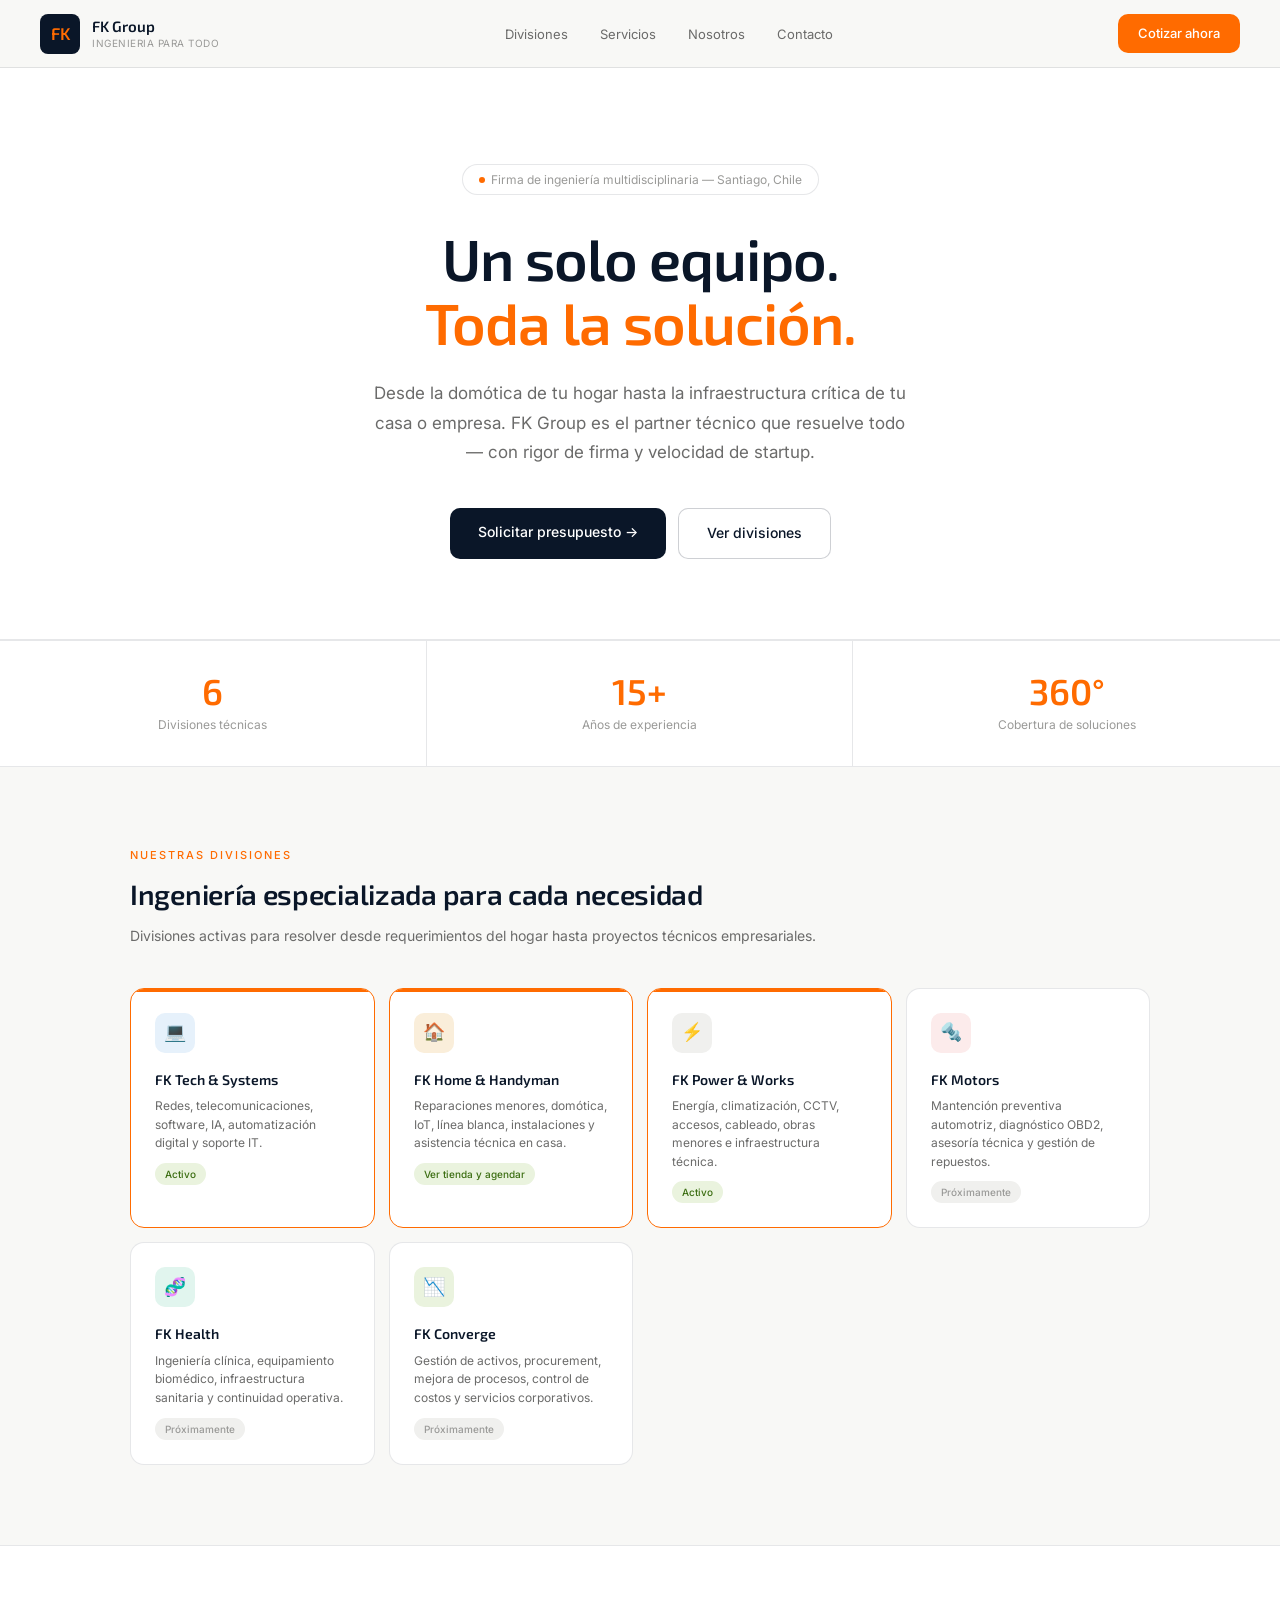
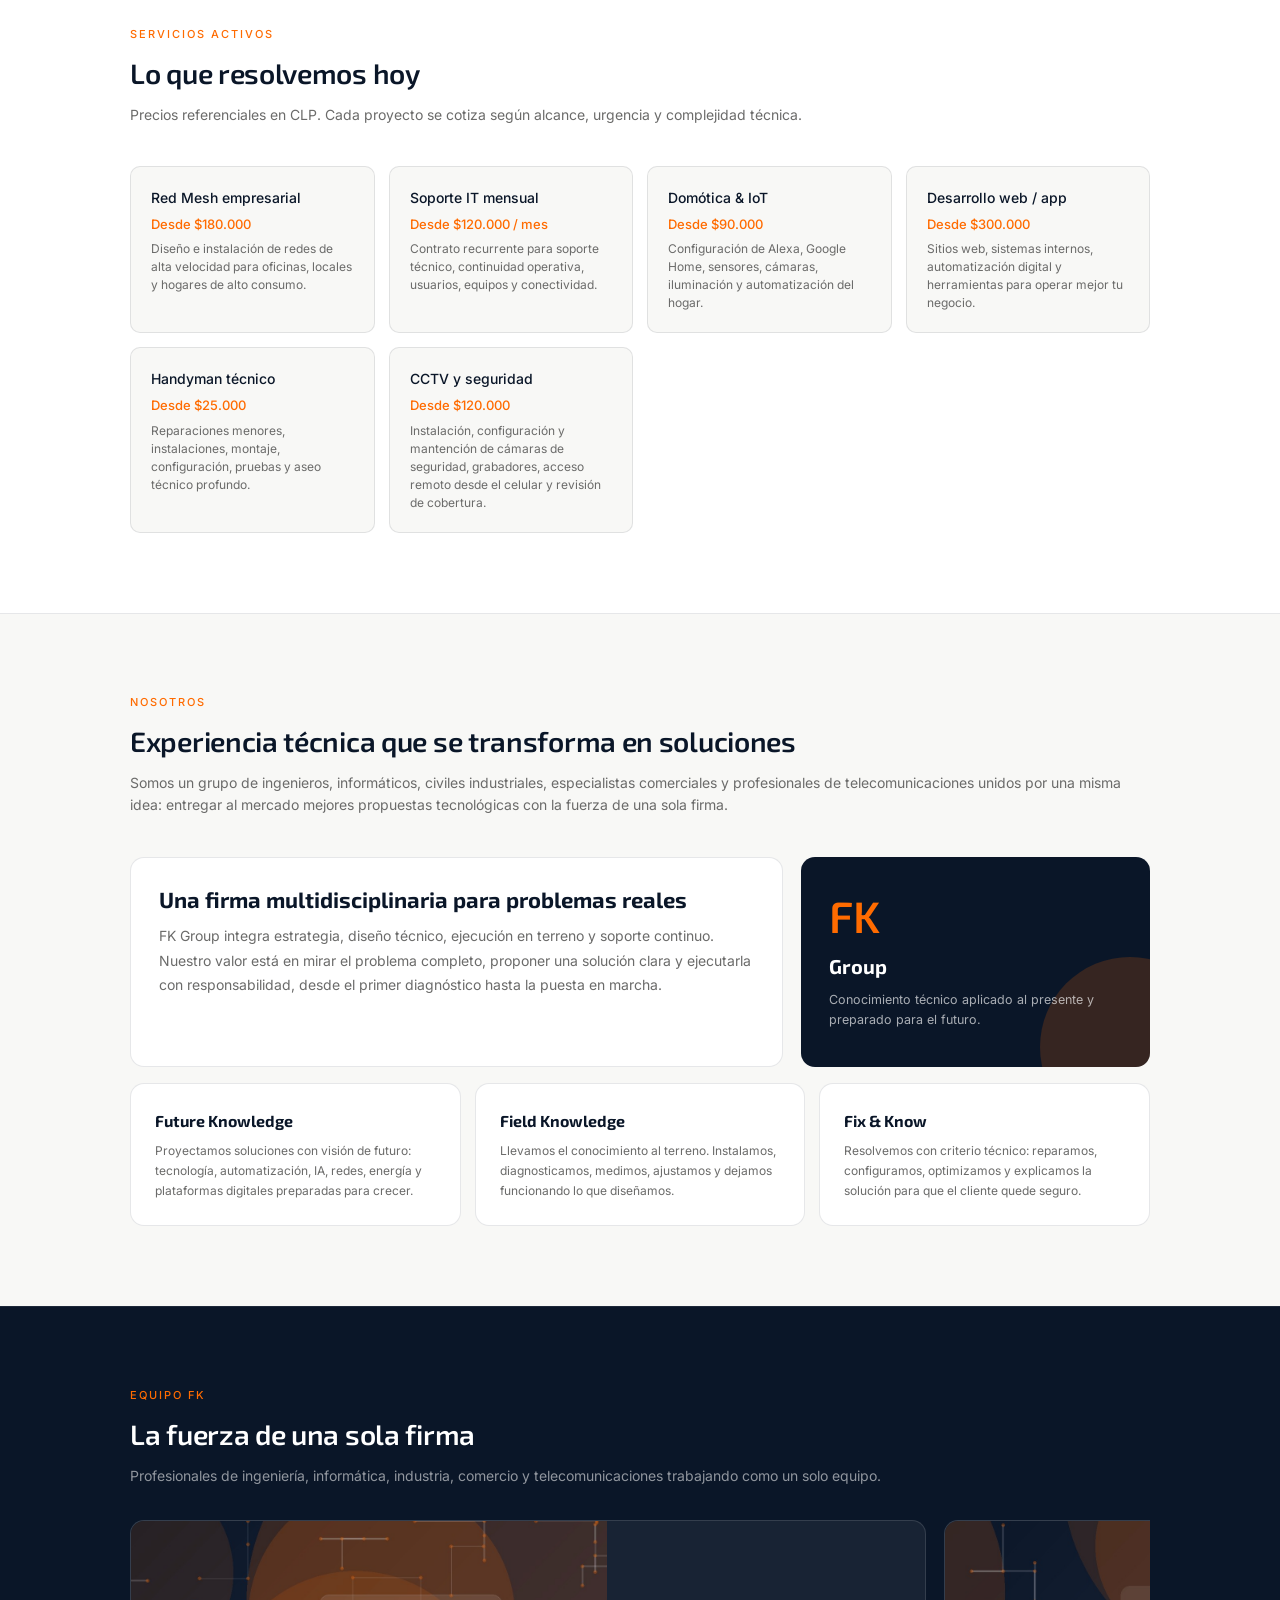
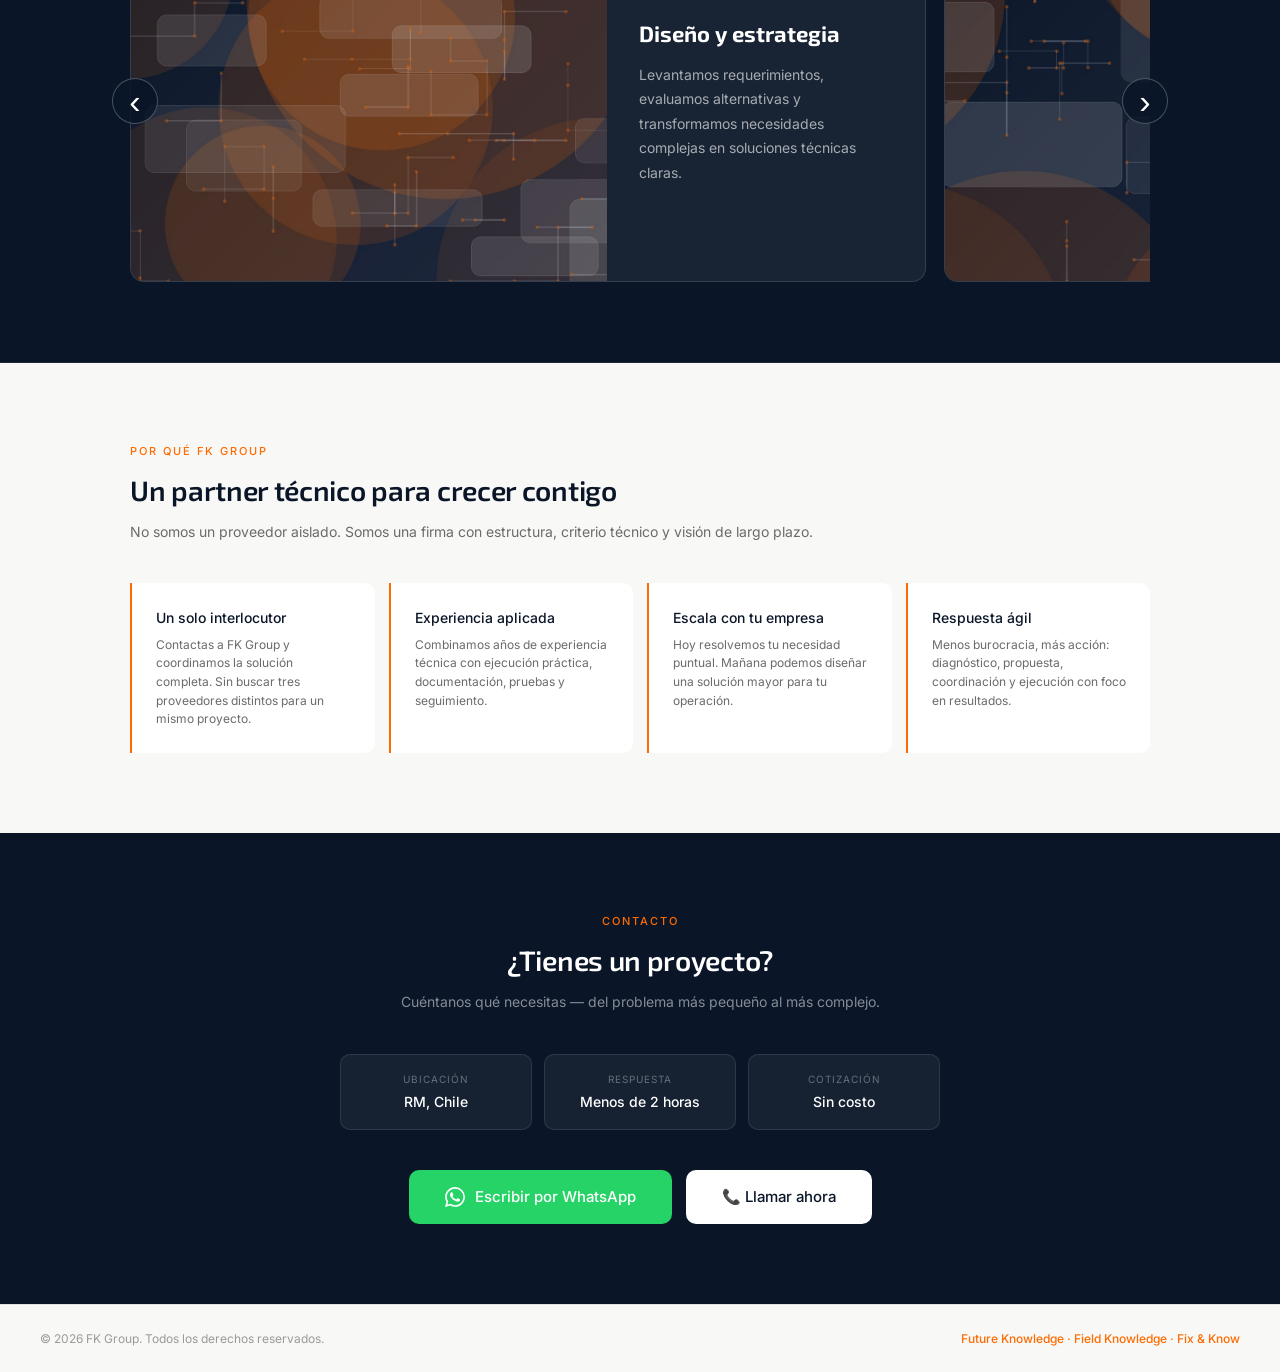
==== commit 54c6ea6b: "cambios pequeños" ====
--- a/index.html
+++ b/index.html
@@ -154,7 +154,7 @@
 
   <section id="nosotros" class="about-section">
     <div class="section-eyebrow">Nosotros</div>
-    <h2 class="section-title">Experiencia técnica que se transforma en soluciones reales</h2>
+    <h2 class="section-title">Experiencia técnica que se transforma en soluciones</h2>
     <p class="section-sub">
       Somos un grupo de ingenieros, informáticos, civiles industriales, especialistas comerciales y profesionales de telecomunicaciones unidos por una misma idea: entregar al mercado mejores propuestas tecnológicas con la fuerza de una sola firma.
     </p>
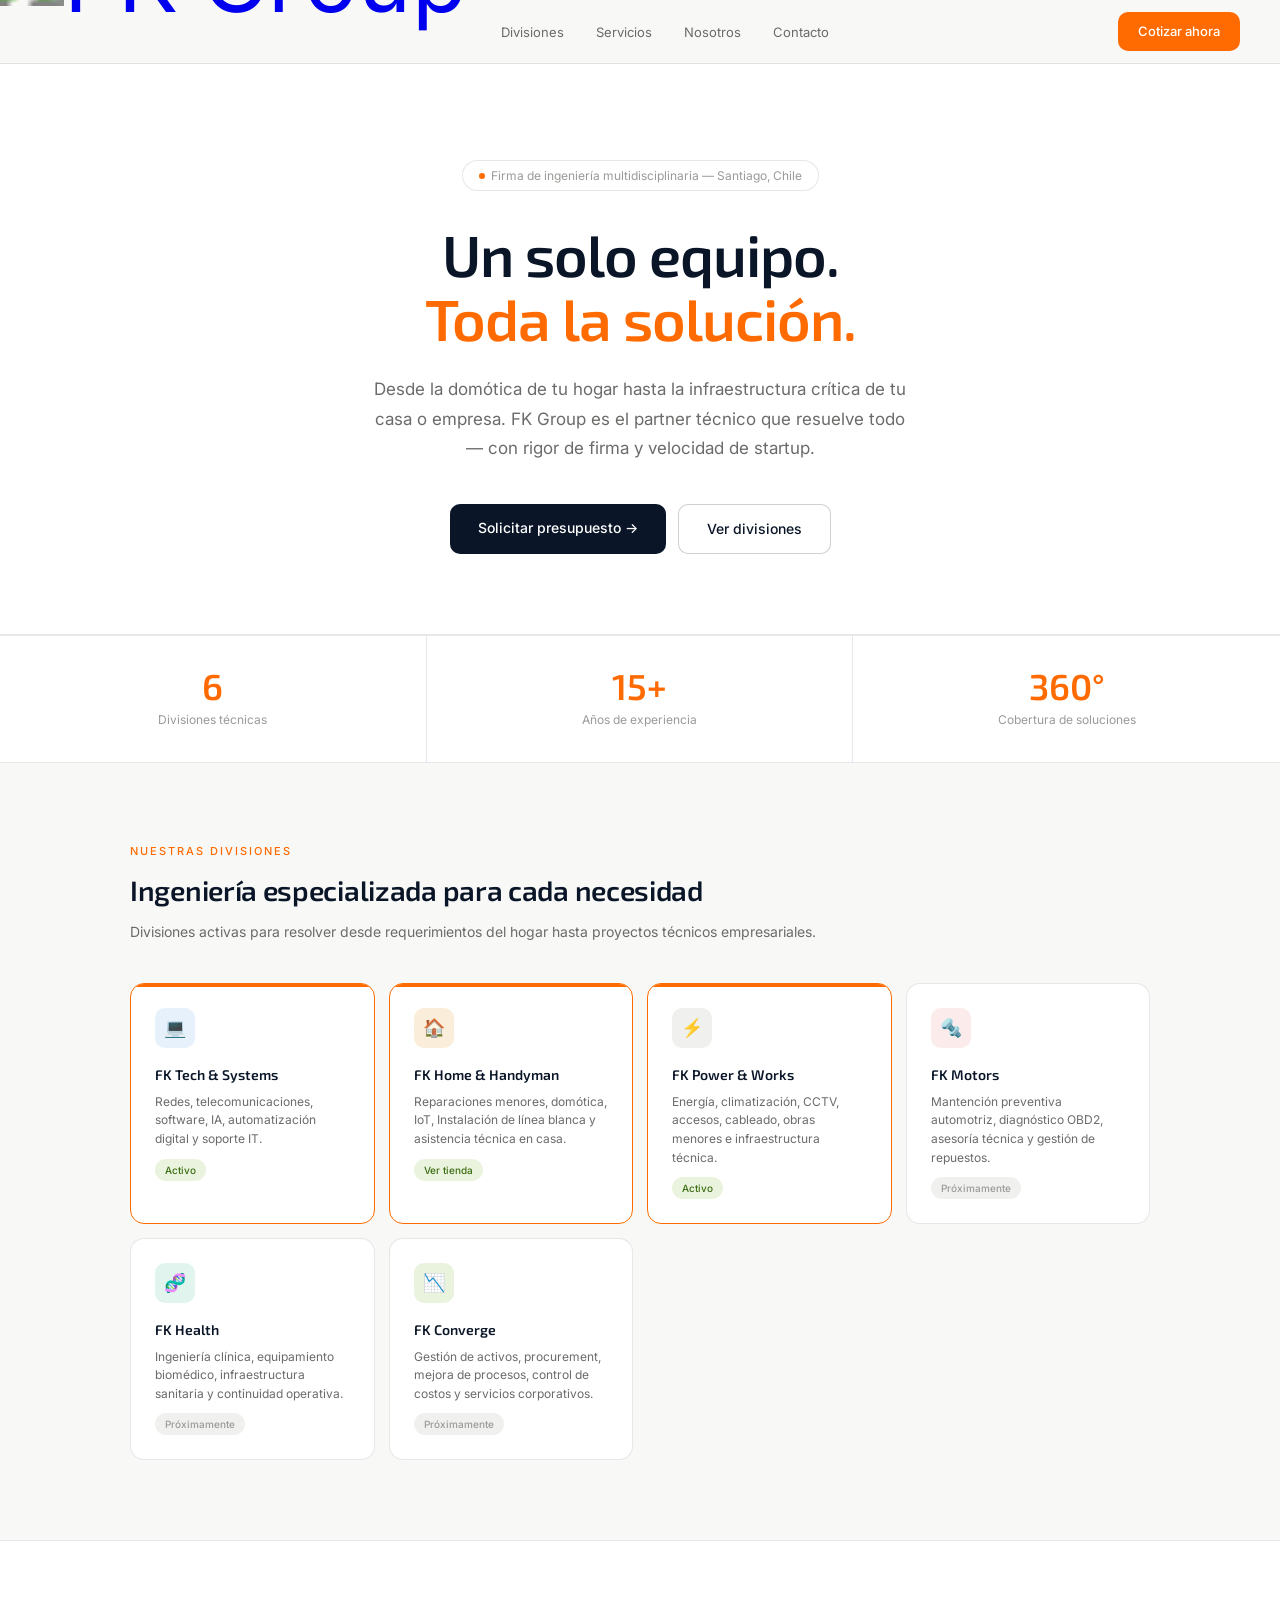
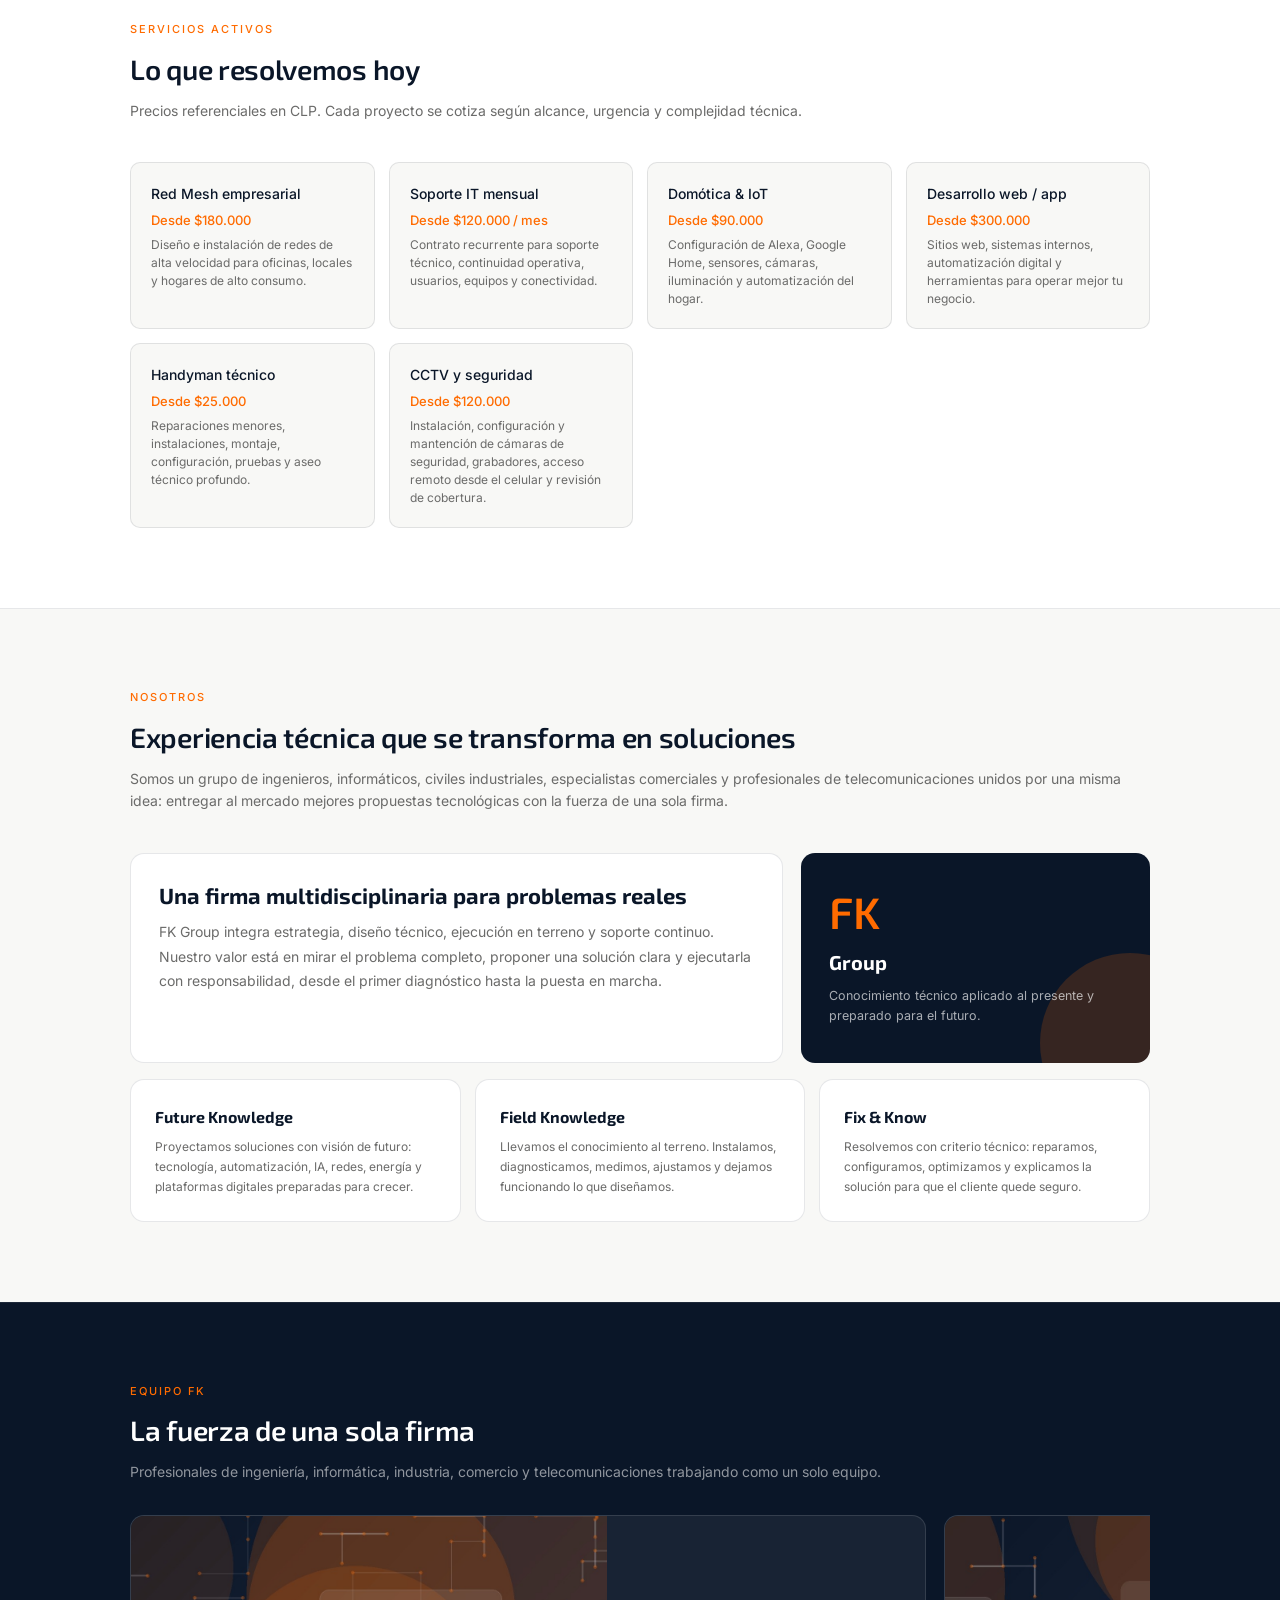
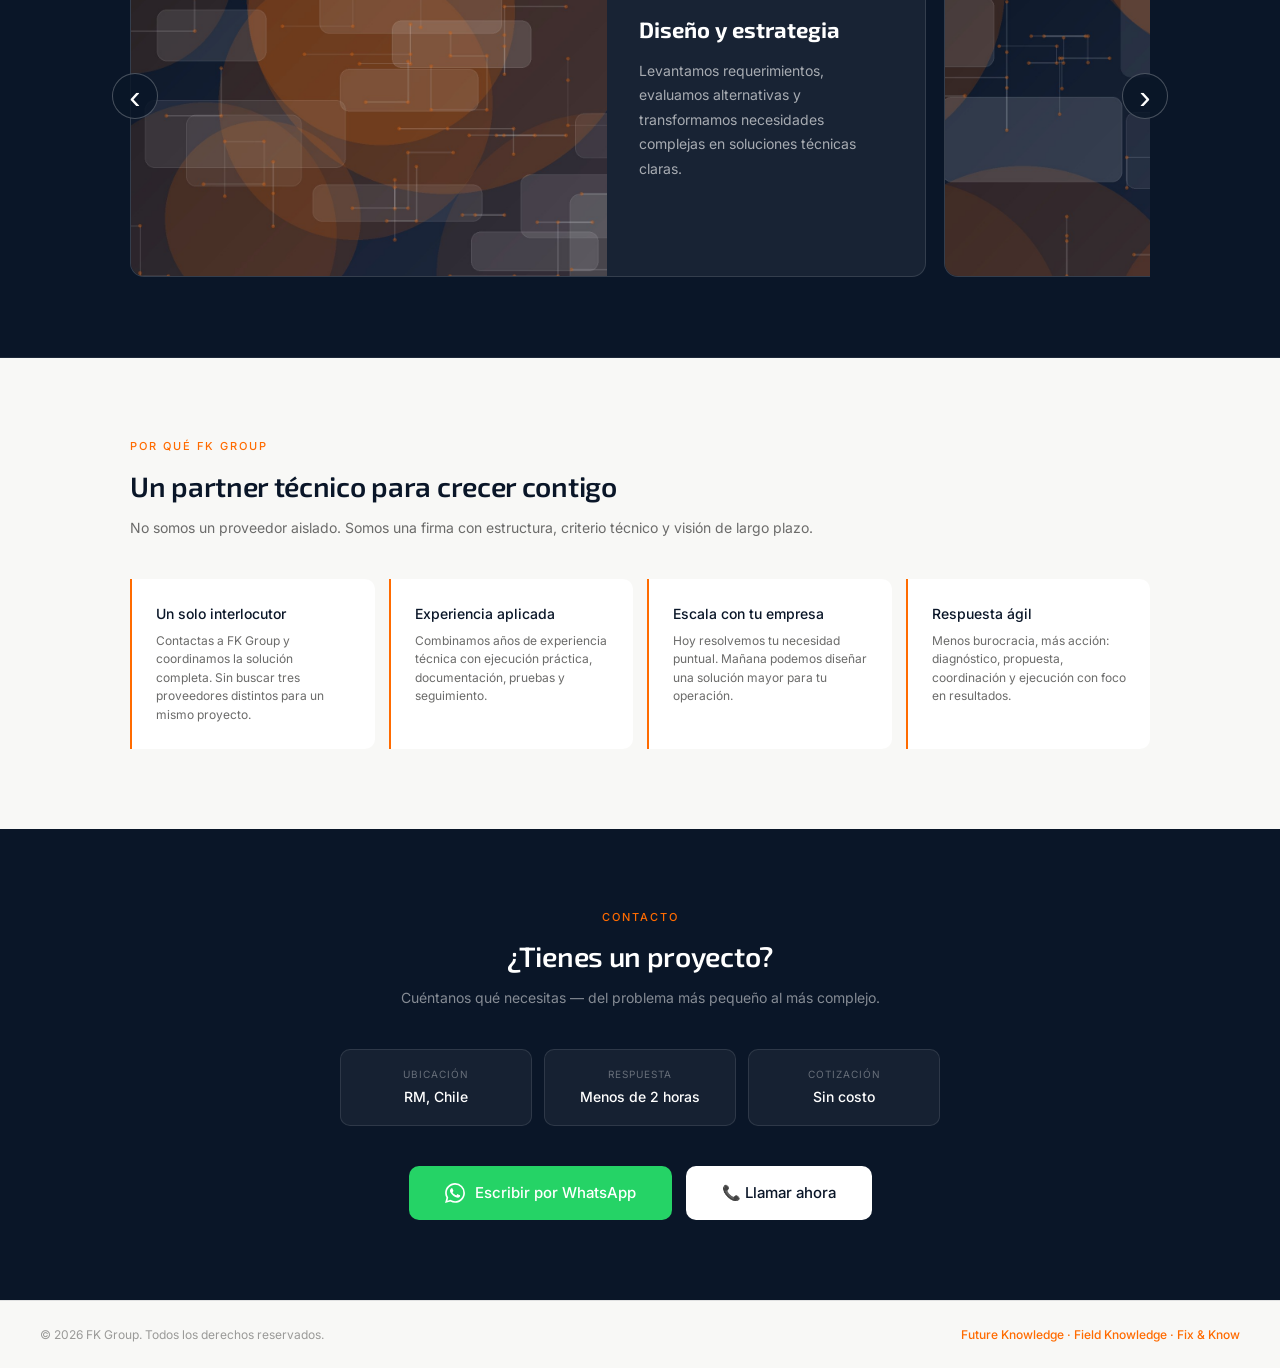
==== commit efd5ff67: "cambios pequeños" ====
--- a/index.html
+++ b/index.html
@@ -3,7 +3,7 @@
 <head>
   <meta charset="UTF-8" />
   <meta name="viewport" content="width=device-width, initial-scale=1.0" />
-  <title>FK Group</title>
+  <title>FK Group - INGENIERIA</title>
 
   <meta name="description" content="Future Knowledge Group es una firma de ingeniería multidisciplinaria en Chile. Soluciones en tecnología, redes, domótica, energía, soporte técnico y servicios integrales para hogares y empresas." />
 
@@ -18,11 +18,7 @@
 
   <nav>
     <a href="#" class="logo">
-      <div class="logo-mark"><span>FK</span></div>
-      <div class="logo-info">
-        <div class="logo-name">FK Group</div>
-        <div class="logo-tagline">INGENIERIA PARA TODO</div>
-      </div>
+      <img src="img/logo.png" alt="FK Group" class="logo-img">
     </a>
     <ul class="nav-links">
       <li><a href="#divisiones">Divisiones</a></li>
@@ -77,8 +73,8 @@
         <div class="v-card active" style="height: 100%;">
           <div class="v-icon" style="background:#FAEEDA;">🏠</div>
           <div class="v-name">FK Home & Handyman</div>
-          <div class="v-desc">Reparaciones menores, domótica, IoT, línea blanca, instalaciones y asistencia técnica en casa.</div>
-          <span class="v-badge badge-active">Ver tienda y agendar</span>
+          <div class="v-desc">Reparaciones menores, domótica, IoT, Instalación de línea blanca y asistencia técnica en casa.</div>
+          <span class="v-badge badge-active">Ver tienda</span>
         </div>
       </a>
 
--- a/style.css
+++ b/style.css
@@ -38,15 +38,21 @@
   display: flex;
   align-items: center;
   justify-content: space-between;
-  padding: 0.85rem 2.5rem;
+  padding: 0.65rem 2.5rem 0.65rem 0.35rem;
+  min-height: 64px;
+  overflow: visible;
 }
 
 .logo {
   display: flex;
   align-items: center;
-  gap: 12px;
   text-decoration: none;
-}
+  height: 42px;
+  overflow: visible;
+  margin-left: -38px;
+  min-width: 245px;
+}
+
 
 .logo-mark {
   width: 40px;
@@ -57,6 +63,14 @@
   align-items: center;
   justify-content: center;
   flex-shrink: 0;
+}
+
+.logo-img {
+  height: 42px;
+  width: auto;
+  display: block;
+  transform: translateY(4px) scale(6.0);
+  transform-origin: left center;
 }
 
 .logo-mark span {
@@ -729,9 +743,10 @@
 }
 
 @media (max-width: 640px) {
-  nav { padding: 0.85rem 1.25rem; }
+  nav { padding: 0.75rem 1.25rem; min-height: 60px; }
   .nav-links { display: none; }
   .nav-cta { padding: 9px 14px; }
+  .logo-img { height: 38px; transform: scale(1.55); }
   .hero { padding: 4rem 1.25rem 3.5rem; }
   section { padding: 3.5rem 1.25rem; }
   .stats-bar { grid-template-columns: repeat(3, 1fr); }
@@ -785,4 +800,49 @@
     max-width: 320px;
     justify-content: center;
   }
-}+}
+
+
+
+/* PRODUCTOS FK HOME */
+.product-card {
+  display: flex;
+  flex-direction: column;
+}
+
+.product-image {
+  width: 100%;
+  aspect-ratio: 4 / 3;
+  background: linear-gradient(135deg, #ffffff 0%, #f2f2ef 100%);
+  border: 0.5px solid var(--border);
+  border-radius: var(--radius);
+  margin-bottom: 1rem;
+  overflow: hidden;
+  display: flex;
+  align-items: center;
+  justify-content: center;
+  position: relative;
+}
+
+.product-image img {
+  width: 100%;
+  height: 100%;
+  object-fit: contain;
+  padding: 18px;
+  display: block;
+  transition: transform 0.2s ease;
+}
+
+.product-card:hover .product-image img {
+  transform: scale(1.04);
+}
+
+.product-image.is-empty::before {
+  content: attr(data-label);
+  font-family: var(--font-display);
+  font-size: 13px;
+  font-weight: 600;
+  color: var(--text-muted);
+  text-align: center;
+  padding: 1rem;
+}
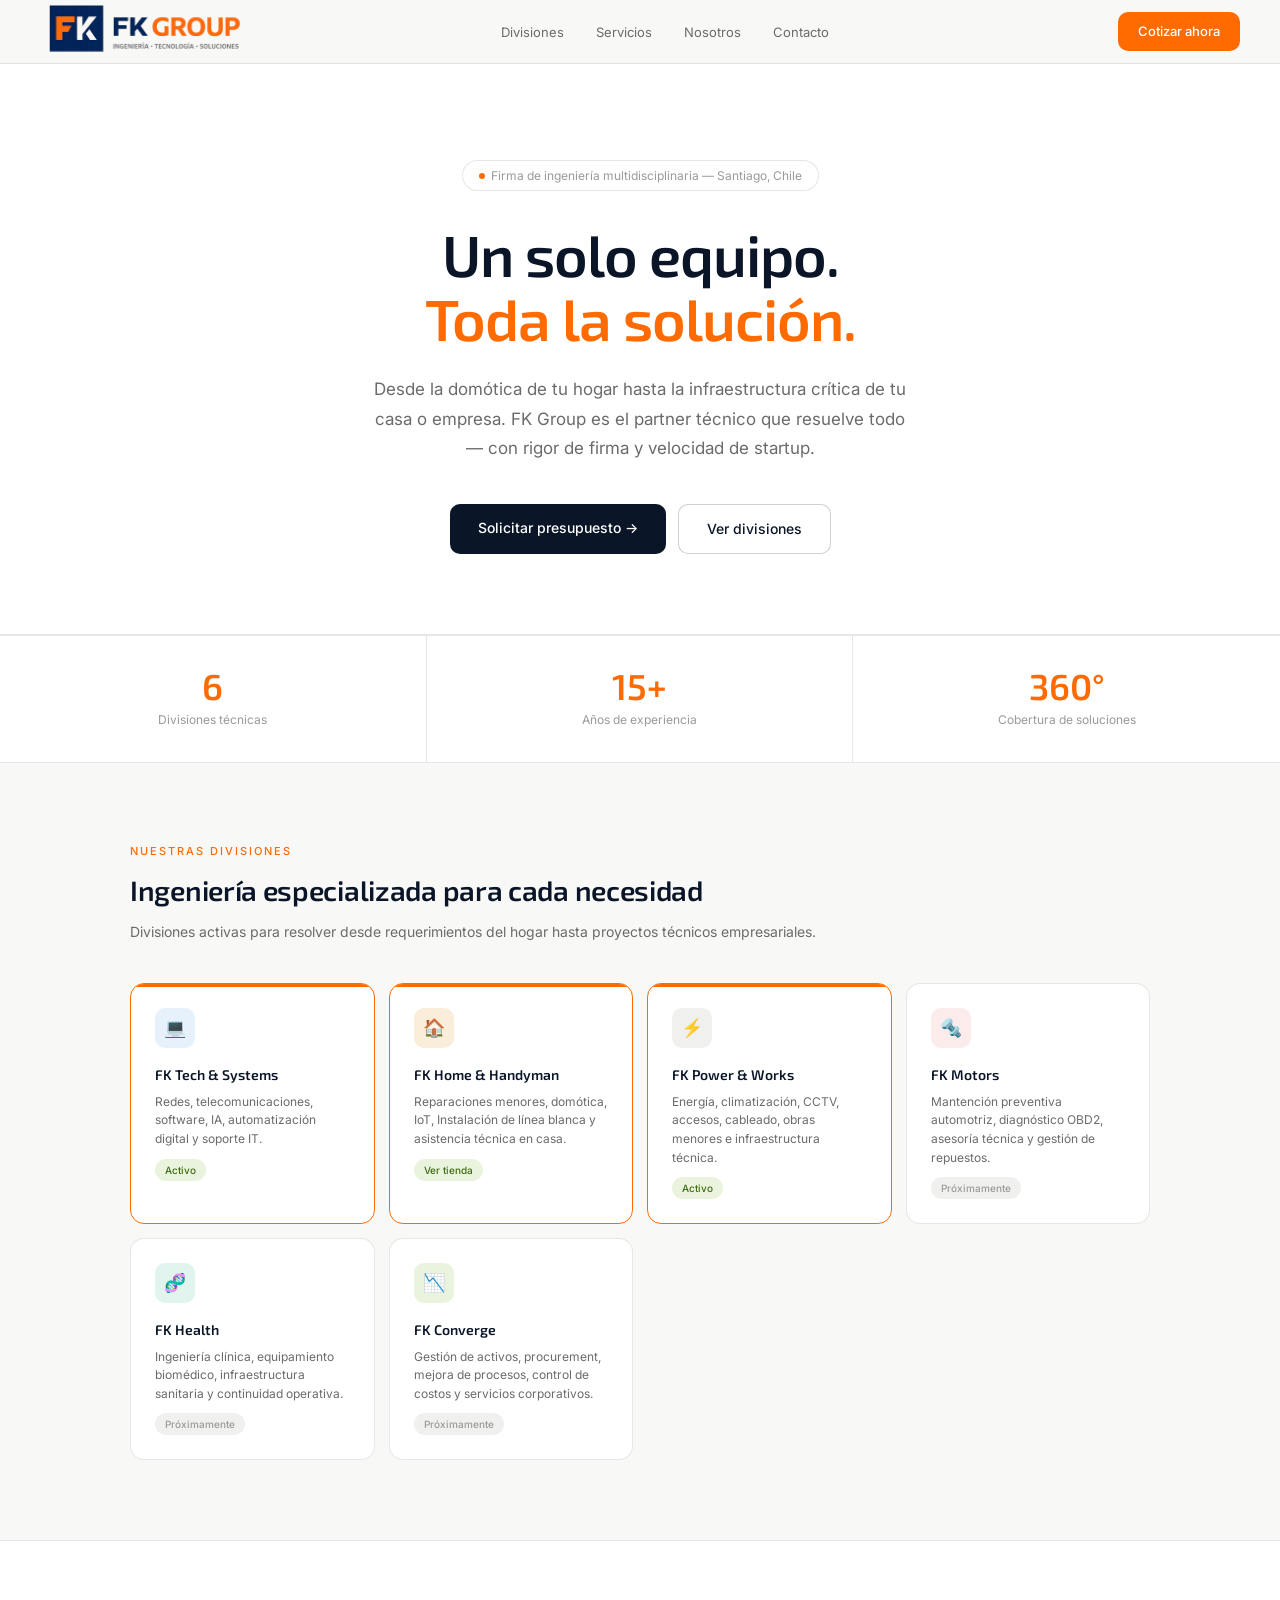
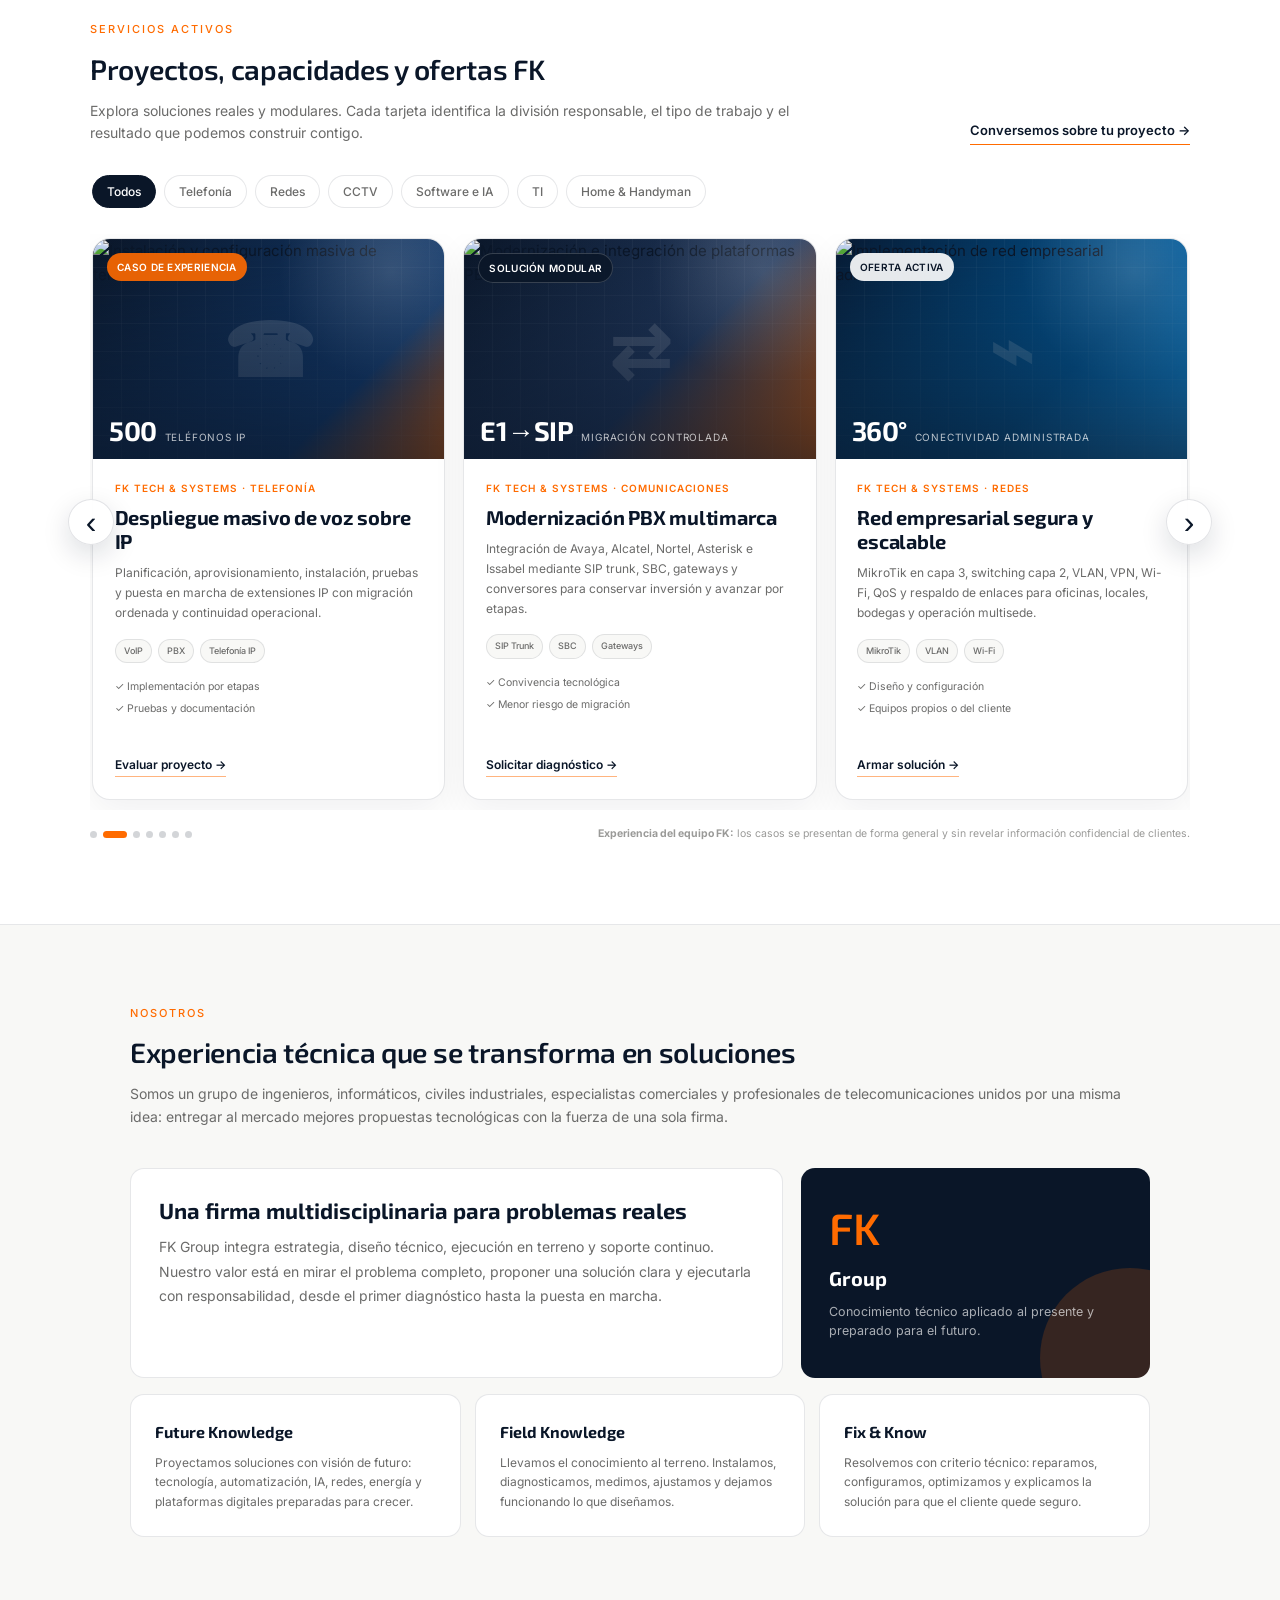
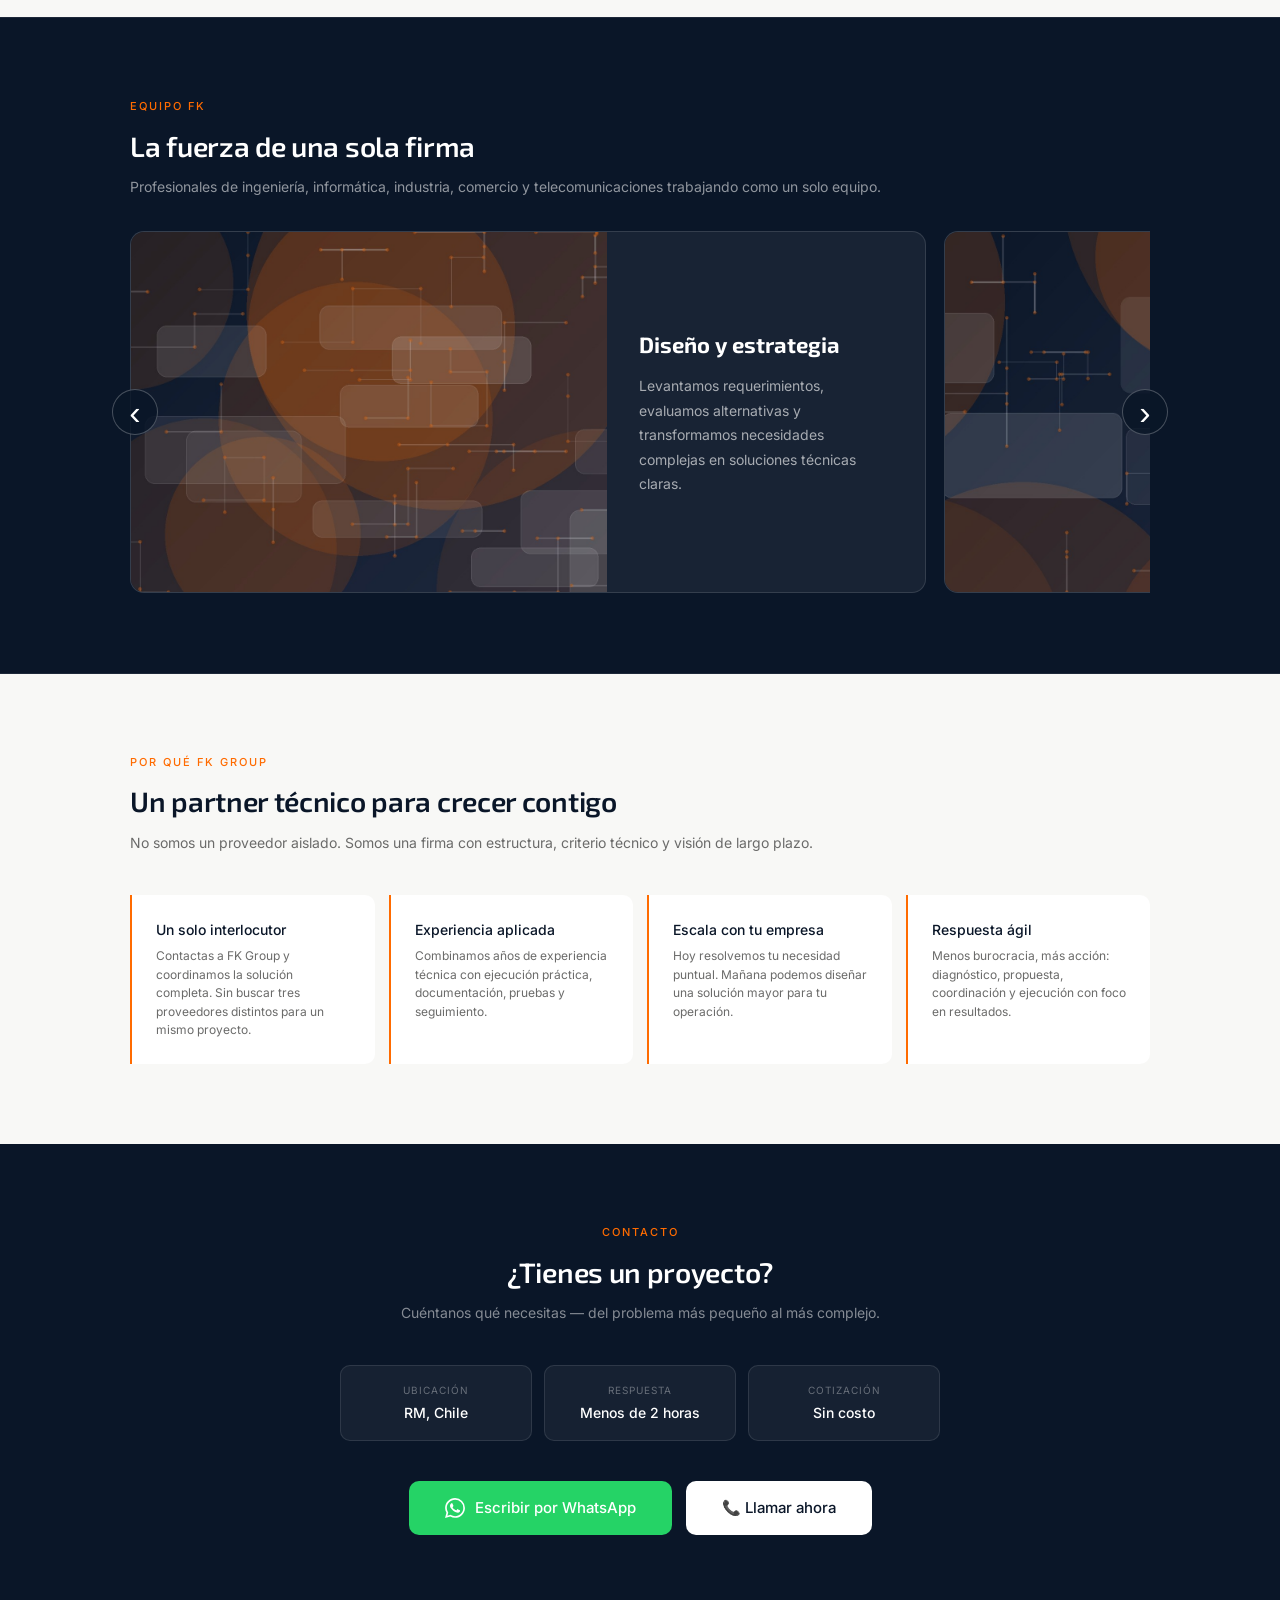
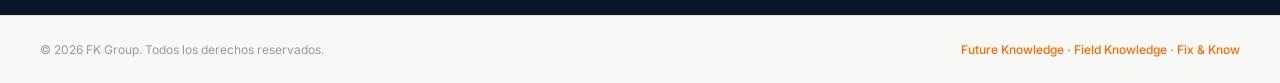
==== commit 87c7db66: "visual" ====
--- a/index.html
+++ b/index.html
@@ -109,41 +109,184 @@
   </section>
 
   <div class="services-bg" id="servicios">
-    <section style="max-width: 1100px; margin: 0 auto; padding: 5rem 2.5rem;">
-      <div class="section-eyebrow">Servicios activos</div>
-      <h2 class="section-title">Lo que resolvemos hoy</h2>
-      <p class="section-sub">Precios referenciales en CLP. Cada proyecto se cotiza según alcance, urgencia y complejidad técnica.</p>
-      <div class="services-grid">
-        <div class="svc-card">
-          <div class="svc-title">Red Mesh empresarial</div>
-          <div class="svc-price">Desde $180.000</div>
-          <div class="svc-desc">Diseño e instalación de redes de alta velocidad para oficinas, locales y hogares de alto consumo.</div>
+    <section class="showcase-section">
+      <div class="showcase-heading">
+        <div>
+          <div class="section-eyebrow">Servicios activos</div>
+          <h2 class="section-title">Proyectos, capacidades y ofertas FK</h2>
+          <p class="section-sub">Explora soluciones reales y modulares. Cada tarjeta identifica la división responsable, el tipo de trabajo y el resultado que podemos construir contigo.</p>
         </div>
-        <div class="svc-card">
-          <div class="svc-title">Soporte IT mensual</div>
-          <div class="svc-price">Desde $120.000 / mes</div>
-          <div class="svc-desc">Contrato recurrente para soporte técnico, continuidad operativa, usuarios, equipos y conectividad.</div>
+        <a href="#contacto" class="showcase-cta">Conversemos sobre tu proyecto →</a>
+      </div>
+
+      <div class="project-filters" role="group" aria-label="Filtrar proyectos por división">
+        <button class="project-filter is-active" type="button" data-project-filter="all" aria-pressed="true">Todos</button>
+        <button class="project-filter" type="button" data-project-filter="telecom">Telefonía</button>
+        <button class="project-filter" type="button" data-project-filter="redes">Redes</button>
+        <button class="project-filter" type="button" data-project-filter="cctv">CCTV</button>
+        <button class="project-filter" type="button" data-project-filter="software">Software e IA</button>
+        <button class="project-filter" type="button" data-project-filter="it">TI</button>
+        <button class="project-filter" type="button" data-project-filter="home">Home & Handyman</button>
+      </div>
+
+      <div class="project-carousel-shell">
+        <button class="project-arrow project-arrow-left" type="button" aria-label="Proyecto anterior" data-project-direction="-1">‹</button>
+
+        <div class="project-carousel" id="project-carousel" tabindex="0" aria-label="Carrusel de proyectos y servicios FK Group">
+          <article class="project-card" data-project-category="telecom">
+            <div class="project-media project-media-telecom" data-fallback="☎">
+              <img src="img/proyectos/telefonia-500.jpg" alt="Instalación y configuración masiva de teléfonos IP" loading="lazy" onerror="this.hidden=true; this.parentElement.classList.add('is-empty');" />
+              <span class="project-type project-type-case">Caso de experiencia</span>
+              <div class="project-metric"><strong>500</strong><span>teléfonos IP</span></div>
+            </div>
+            <div class="project-card-body">
+              <div class="project-module">FK Tech & Systems · Telefonía</div>
+              <h3>Despliegue masivo de voz sobre IP</h3>
+              <p>Planificación, aprovisionamiento, instalación, pruebas y puesta en marcha de extensiones IP con migración ordenada y continuidad operacional.</p>
+              <div class="project-tags">
+                <span>VoIP</span><span>PBX</span><span>Telefonía IP</span>
+              </div>
+              <div class="project-results">
+                <span>✓ Implementación por etapas</span>
+                <span>✓ Pruebas y documentación</span>
+              </div>
+              <a class="project-link" href="https://wa.me/56967044419?text=Hola%20FK%20Group%2C%20quiero%20evaluar%20un%20proyecto%20de%20telefon%C3%ADa%20IP" target="_blank" rel="noopener">Evaluar proyecto →</a>
+            </div>
+          </article>
+
+          <article class="project-card" data-project-category="telecom">
+            <div class="project-media project-media-pbx" data-fallback="⇄">
+              <img src="img/proyectos/migracion-pbx.jpg" alt="Modernización e integración de plataformas PBX multimarca" loading="lazy" onerror="this.hidden=true; this.parentElement.classList.add('is-empty');" />
+              <span class="project-type project-type-solution">Solución modular</span>
+              <div class="project-metric"><strong>E1→SIP</strong><span>migración controlada</span></div>
+            </div>
+            <div class="project-card-body">
+              <div class="project-module">FK Tech & Systems · Comunicaciones</div>
+              <h3>Modernización PBX multimarca</h3>
+              <p>Integración de Avaya, Alcatel, Nortel, Asterisk e Issabel mediante SIP trunk, SBC, gateways y conversores para conservar inversión y avanzar por etapas.</p>
+              <div class="project-tags">
+                <span>SIP Trunk</span><span>SBC</span><span>Gateways</span>
+              </div>
+              <div class="project-results">
+                <span>✓ Convivencia tecnológica</span>
+                <span>✓ Menor riesgo de migración</span>
+              </div>
+              <a class="project-link" href="https://wa.me/56967044419?text=Hola%20FK%20Group%2C%20quiero%20modernizar%20una%20central%20telef%C3%B3nica" target="_blank" rel="noopener">Solicitar diagnóstico →</a>
+            </div>
+          </article>
+
+          <article class="project-card" data-project-category="redes">
+            <div class="project-media project-media-redes" data-fallback="⌁">
+              <img src="img/proyectos/red-empresarial.jpg" alt="Implementación de red empresarial administrable" loading="lazy" onerror="this.hidden=true; this.parentElement.classList.add('is-empty');" />
+              <span class="project-type project-type-offer">Oferta activa</span>
+              <div class="project-metric"><strong>360°</strong><span>conectividad administrada</span></div>
+            </div>
+            <div class="project-card-body">
+              <div class="project-module">FK Tech & Systems · Redes</div>
+              <h3>Red empresarial segura y escalable</h3>
+              <p>MikroTik en capa 3, switching capa 2, VLAN, VPN, Wi-Fi, QoS y respaldo de enlaces para oficinas, locales, bodegas y operación multisede.</p>
+              <div class="project-tags">
+                <span>MikroTik</span><span>VLAN</span><span>Wi-Fi</span>
+              </div>
+              <div class="project-results">
+                <span>✓ Diseño y configuración</span>
+                <span>✓ Equipos propios o del cliente</span>
+              </div>
+              <a class="project-link" href="https://wa.me/56967044419?text=Hola%20FK%20Group%2C%20quiero%20cotizar%20una%20red%20empresarial" target="_blank" rel="noopener">Armar solución →</a>
+            </div>
+          </article>
+
+          <article class="project-card" data-project-category="cctv">
+            <div class="project-media project-media-cctv" data-fallback="◉">
+              <img src="img/proyectos/cctv-hikvision.jpg" alt="Sistema CCTV Hikvision con grabación y acceso remoto" loading="lazy" onerror="this.hidden=true; this.parentElement.classList.add('is-empty');" />
+              <span class="project-type project-type-offer">Paquetes configurables</span>
+              <div class="project-metric"><strong>4 · 8 · +</strong><span>cámaras</span></div>
+            </div>
+            <div class="project-card-body">
+              <div class="project-module">FK Power & Works · Seguridad</div>
+              <h3>CCTV Hikvision según cobertura y retención</h3>
+              <p>El cliente selecciona cantidad de cámaras, calidad y almacenamiento. Diseñamos el paquete, instalamos, configuramos y habilitamos visualización remota.</p>
+              <div class="project-tags">
+                <span>Hikvision</span><span>NVR/DVR</span><span>Acceso remoto</span>
+              </div>
+              <div class="project-results">
+                <span>✓ Grabación según días requeridos</span>
+                <span>✓ Alternativas con analítica</span>
+              </div>
+              <a class="project-link" href="https://wa.me/56967044419?text=Hola%20FK%20Group%2C%20quiero%20armar%20un%20paquete%20CCTV" target="_blank" rel="noopener">Configurar paquete →</a>
+            </div>
+          </article>
+
+          <article class="project-card" data-project-category="software">
+            <div class="project-media project-media-software" data-fallback="&lt;/&gt;">
+              <img src="img/proyectos/software-ia.jpg" alt="Desarrollo de software e inteligencia artificial aplicada" loading="lazy" onerror="this.hidden=true; this.parentElement.classList.add('is-empty');" />
+              <span class="project-type project-type-solution">Base + personalización</span>
+              <div class="project-metric"><strong>MVP</strong><span>rápido y escalable</span></div>
+            </div>
+            <div class="project-card-body">
+              <div class="project-module">FK Tech & Systems · Software e IA</div>
+              <h3>Software adaptable a procesos reales</h3>
+              <p>Partimos desde componentes base para acelerar el proyecto y desarrollamos módulos, integraciones, automatizaciones e IA según la necesidad operacional.</p>
+              <div class="project-tags">
+                <span>Web/App</span><span>APIs</span><span>IA</span>
+              </div>
+              <div class="project-results">
+                <span>✓ Desarrollo por etapas</span>
+                <span>✓ Integración con sistemas existentes</span>
+              </div>
+              <a class="project-link" href="https://wa.me/56967044419?text=Hola%20FK%20Group%2C%20tengo%20una%20idea%20de%20software%20o%20IA" target="_blank" rel="noopener">Revisar idea →</a>
+            </div>
+          </article>
+
+          <article class="project-card" data-project-category="it">
+            <div class="project-media project-media-it" data-fallback="▦">
+              <img src="img/proyectos/soporte-ti.jpg" alt="Administración de servidores, licencias y seguridad TI" loading="lazy" onerror="this.hidden=true; this.parentElement.classList.add('is-empty');" />
+              <span class="project-type project-type-offer">Servicio recurrente</span>
+              <div class="project-metric"><strong>TI</strong><span>gestionada</span></div>
+            </div>
+            <div class="project-card-body">
+              <div class="project-module">FK Tech & Systems · Infraestructura TI</div>
+              <h3>Soporte, licencias y continuidad tecnológica</h3>
+              <p>Windows, Microsoft 365, servidores, antivirus, respaldo, migraciones y soporte remoto o presencial bajo una operación ordenada y documentada.</p>
+              <div class="project-tags">
+                <span>Windows</span><span>Servidores</span><span>Seguridad</span>
+              </div>
+              <div class="project-results">
+                <span>✓ Soporte por demanda o contrato</span>
+                <span>✓ Prevención y continuidad</span>
+              </div>
+              <a class="project-link" href="https://wa.me/56967044419?text=Hola%20FK%20Group%2C%20quiero%20cotizar%20soporte%20TI" target="_blank" rel="noopener">Cotizar soporte →</a>
+            </div>
+          </article>
+
+          <article class="project-card" data-project-category="home">
+            <div class="project-media project-media-home" data-fallback="⌂">
+              <img src="img/proyectos/handyman-tecnico.jpg" alt="Servicio Handyman técnico e instalación de línea blanca" loading="lazy" onerror="this.hidden=true; this.parentElement.classList.add('is-empty');" />
+              <span class="project-type project-type-offer">Atención en terreno</span>
+              <div class="project-metric"><strong>1 visita</strong><span>múltiples soluciones</span></div>
+            </div>
+            <div class="project-card-body">
+              <div class="project-module">FK Home & Handyman</div>
+              <h3>Instalación y asistencia técnica en casa</h3>
+              <p>Montajes, reparaciones menores, línea blanca, dispositivos inteligentes, redes domésticas y soporte técnico coordinado en una misma visita.</p>
+              <div class="project-tags">
+                <span>Instalación</span><span>Domótica</span><span>Línea blanca</span>
+              </div>
+              <div class="project-results">
+                <span>✓ Evaluación previa</span>
+                <span>✓ Solución práctica y explicada</span>
+              </div>
+              <a class="project-link" href="home.html">Ver FK Home →</a>
+            </div>
+          </article>
         </div>
-        <div class="svc-card">
-          <div class="svc-title">Domótica & IoT</div>
-          <div class="svc-price">Desde $90.000</div>
-          <div class="svc-desc">Configuración de Alexa, Google Home, sensores, cámaras, iluminación y automatización del hogar.</div>
-        </div>
-        <div class="svc-card">
-          <div class="svc-title">Desarrollo web / app</div>
-          <div class="svc-price">Desde $300.000</div>
-          <div class="svc-desc">Sitios web, sistemas internos, automatización digital y herramientas para operar mejor tu negocio.</div>
-        </div>
-        <div class="svc-card">
-          <div class="svc-title">Handyman técnico</div>
-          <div class="svc-price">Desde $25.000</div>
-          <div class="svc-desc">Reparaciones menores, instalaciones, montaje, configuración, pruebas y aseo técnico profundo.</div>
-        </div>
-        <div class="svc-card">
-          <div class="svc-title">CCTV y seguridad</div>
-          <div class="svc-price">Desde $120.000</div>
-        <div class="svc-desc">Instalación, configuración y mantención de cámaras de seguridad, grabadores, acceso remoto desde el celular y revisión de cobertura.</div>
-        </div>
+
+        <button class="project-arrow project-arrow-right" type="button" aria-label="Proyecto siguiente" data-project-direction="1">›</button>
+      </div>
+
+      <div class="project-carousel-footer">
+        <div class="project-dots" aria-label="Posición del carrusel"></div>
+        <p><strong>Experiencia del equipo FK:</strong> los casos se presentan de forma general y sin revelar información confidencial de clientes.</p>
       </div>
     </section>
   </div>
@@ -298,39 +441,230 @@
 
   <script>
     document.addEventListener('DOMContentLoaded', function () {
-      const slider = document.querySelector('.team-slider');
-      const arrows = document.querySelectorAll('[data-team-direction]');
-
-      if (!slider || !arrows.length) return;
-
-      function moveTeamSlider(direction) {
-        const slide = slider.querySelector('.team-slide');
-        if (!slide) return;
-
-        const sliderStyles = window.getComputedStyle(slider);
-        const gap = parseFloat(sliderStyles.columnGap || sliderStyles.gap) || 18;
-        const step = slide.getBoundingClientRect().width + gap;
-        const maxScroll = slider.scrollWidth - slider.clientWidth - 5;
-
-        if (direction > 0 && slider.scrollLeft >= maxScroll) {
-          slider.scrollTo({ left: 0, behavior: 'smooth' });
+      function getScrollStep(scroller, itemSelector, fallbackGap) {
+        const item = scroller.querySelector(itemSelector + ':not([hidden])');
+        if (!item) return scroller.clientWidth;
+        const styles = window.getComputedStyle(scroller);
+        const gap = parseFloat(styles.columnGap || styles.gap) || fallbackGap;
+        return item.getBoundingClientRect().width + gap;
+      }
+
+      function moveLoopingCarousel(scroller, itemSelector, direction, fallbackGap) {
+        const step = getScrollStep(scroller, itemSelector, fallbackGap);
+        const maxScroll = Math.max(0, scroller.scrollWidth - scroller.clientWidth - 5);
+
+        if (direction > 0 && scroller.scrollLeft >= maxScroll) {
+          scroller.scrollTo({ left: 0, behavior: 'smooth' });
           return;
         }
 
-        if (direction < 0 && slider.scrollLeft <= 5) {
-          slider.scrollTo({ left: slider.scrollWidth, behavior: 'smooth' });
+        if (direction < 0 && scroller.scrollLeft <= 5) {
+          scroller.scrollTo({ left: scroller.scrollWidth, behavior: 'smooth' });
           return;
         }
 
-        slider.scrollBy({ left: direction * step, behavior: 'smooth' });
-      }
-
-      arrows.forEach(function (button) {
-        button.addEventListener('click', function () {
-          const direction = Number(button.dataset.teamDirection) || 1;
-          moveTeamSlider(direction);
-        });
+        scroller.scrollBy({ left: direction * step, behavior: 'smooth' });
+      }
+
+      /* Galería del equipo */
+      const teamSlider = document.querySelector('.team-slider');
+      const teamArrows = document.querySelectorAll('[data-team-direction]');
+
+      if (teamSlider && teamArrows.length) {
+        teamArrows.forEach(function (button) {
+          button.addEventListener('click', function () {
+            moveLoopingCarousel(teamSlider, '.team-slide', Number(button.dataset.teamDirection) || 1, 18);
+          });
+        });
+      }
+
+      /* Carrusel de proyectos */
+      const projectCarousel = document.querySelector('#project-carousel');
+      const projectCards = projectCarousel ? Array.from(projectCarousel.querySelectorAll('.project-card')) : [];
+      const projectArrows = document.querySelectorAll('[data-project-direction]');
+      const projectFilters = Array.from(document.querySelectorAll('[data-project-filter]'));
+      const categoryFilters = projectFilters.filter(function (button) {
+        return button.dataset.projectFilter !== 'all';
       });
+      const dotsContainer = document.querySelector('.project-dots');
+      let projectDots = [];
+      let autoPlayTimer = null;
+      let activeProjectFilter = 'all';
+      const PROJECT_AUTOPLAY_MS = 7000;
+
+      function visibleProjectCards() {
+        return projectCards.filter(function (card) { return !card.hidden; });
+      }
+
+      function buildProjectDots() {
+        if (!dotsContainer || !projectCarousel) return;
+        dotsContainer.innerHTML = '';
+        projectDots = visibleProjectCards().map(function (card, index) {
+          const dot = document.createElement('button');
+          dot.type = 'button';
+          dot.className = 'project-dot';
+          dot.setAttribute('aria-label', 'Ir al proyecto ' + (index + 1));
+          dot.addEventListener('click', function () {
+            card.scrollIntoView({ behavior: 'smooth', inline: 'start', block: 'nearest' });
+            restartAutoPlay();
+          });
+          dotsContainer.appendChild(dot);
+          return dot;
+        });
+        updateProjectDots();
+      }
+
+      function updateProjectDots() {
+        if (!projectCarousel || !projectDots.length) return;
+        const cards = visibleProjectCards();
+        const center = projectCarousel.scrollLeft + projectCarousel.clientWidth / 2;
+        let closestIndex = 0;
+        let closestDistance = Infinity;
+
+        cards.forEach(function (card, index) {
+          const cardCenter = card.offsetLeft + card.offsetWidth / 2;
+          const distance = Math.abs(cardCenter - center);
+          if (distance < closestDistance) {
+            closestDistance = distance;
+            closestIndex = index;
+          }
+        });
+
+        projectDots.forEach(function (dot, index) {
+          dot.classList.toggle('is-active', index === closestIndex);
+          dot.setAttribute('aria-current', index === closestIndex ? 'true' : 'false');
+        });
+      }
+
+      function setProjectFilter(selected, options) {
+        if (!projectCarousel) return;
+
+        const settings = Object.assign({
+          position: 'start',
+          behavior: 'smooth',
+          restart: true
+        }, options || {});
+
+        activeProjectFilter = selected;
+
+        projectFilters.forEach(function (filterButton) {
+          const active = filterButton.dataset.projectFilter === selected;
+          filterButton.classList.toggle('is-active', active);
+          filterButton.setAttribute('aria-pressed', active ? 'true' : 'false');
+        });
+
+        projectCards.forEach(function (card) {
+          card.hidden = selected !== 'all' && card.dataset.projectCategory !== selected;
+        });
+
+        window.requestAnimationFrame(function () {
+          const maxScroll = Math.max(0, projectCarousel.scrollWidth - projectCarousel.clientWidth);
+          const target = settings.position === 'end' ? maxScroll : 0;
+          projectCarousel.scrollTo({ left: target, behavior: settings.behavior });
+          buildProjectDots();
+        });
+
+        if (settings.restart) restartAutoPlay();
+      }
+
+      function switchProjectCategory(direction) {
+        if (!categoryFilters.length) return;
+
+        let currentIndex = categoryFilters.findIndex(function (button) {
+          return button.dataset.projectFilter === activeProjectFilter;
+        });
+
+        if (currentIndex < 0) {
+          currentIndex = direction > 0 ? -1 : 0;
+        }
+
+        const nextIndex = (currentIndex + direction + categoryFilters.length) % categoryFilters.length;
+        const nextCategory = categoryFilters[nextIndex].dataset.projectFilter;
+
+        setProjectFilter(nextCategory, {
+          position: direction > 0 ? 'start' : 'end',
+          behavior: 'smooth',
+          restart: false
+        });
+      }
+
+      function moveProjectCarousel(direction) {
+        if (!projectCarousel) return;
+
+        const maxScroll = Math.max(0, projectCarousel.scrollWidth - projectCarousel.clientWidth - 5);
+        const atBoundary = direction > 0
+          ? projectCarousel.scrollLeft >= maxScroll
+          : projectCarousel.scrollLeft <= 5;
+
+        /*
+          En un filtro específico, al terminar sus tarjetas se activa
+          automáticamente la categoría siguiente o anterior.
+          En "Todos", el carrusel recorre todas las tarjetas y vuelve al inicio.
+        */
+        if (activeProjectFilter !== 'all' && (maxScroll <= 5 || atBoundary)) {
+          switchProjectCategory(direction);
+          return;
+        }
+
+        moveLoopingCarousel(projectCarousel, '.project-card', direction, 18);
+      }
+
+      function restartAutoPlay() {
+        window.clearInterval(autoPlayTimer);
+        if (!projectCarousel || window.matchMedia('(prefers-reduced-motion: reduce)').matches) return;
+
+        autoPlayTimer = window.setInterval(function () {
+          moveProjectCarousel(1);
+        }, PROJECT_AUTOPLAY_MS);
+      }
+
+      if (projectCarousel && projectCards.length) {
+        buildProjectDots();
+        restartAutoPlay();
+
+        projectArrows.forEach(function (button) {
+          button.addEventListener('click', function () {
+            moveProjectCarousel(Number(button.dataset.projectDirection) || 1);
+            restartAutoPlay();
+          });
+        });
+
+        projectFilters.forEach(function (button) {
+          button.addEventListener('click', function () {
+            setProjectFilter(button.dataset.projectFilter, {
+              position: 'start',
+              behavior: 'smooth',
+              restart: true
+            });
+          });
+        });
+
+        projectCarousel.addEventListener('scroll', function () {
+          window.requestAnimationFrame(updateProjectDots);
+        }, { passive: true });
+
+        projectCarousel.addEventListener('mouseenter', function () {
+          window.clearInterval(autoPlayTimer);
+        });
+
+        projectCarousel.addEventListener('mouseleave', restartAutoPlay);
+        projectCarousel.addEventListener('focusin', function () {
+          window.clearInterval(autoPlayTimer);
+        });
+        projectCarousel.addEventListener('focusout', restartAutoPlay);
+
+        projectCarousel.addEventListener('keydown', function (event) {
+          if (event.key === 'ArrowRight' || event.key === 'ArrowLeft') {
+            event.preventDefault();
+            moveProjectCarousel(event.key === 'ArrowRight' ? 1 : -1);
+            restartAutoPlay();
+          }
+        });
+
+        window.addEventListener('resize', function () {
+          updateProjectDots();
+        });
+      }
     });
   </script>
 
--- a/style.css
+++ b/style.css
@@ -743,18 +743,100 @@
 }
 
 @media (max-width: 640px) {
-  nav { padding: 0.75rem 1.25rem; min-height: 60px; }
-  .nav-links { display: none; }
-  .nav-cta { padding: 9px 14px; }
-  .logo-img { height: 38px; transform: scale(1.55); }
-  .hero { padding: 4rem 1.25rem 3.5rem; }
-  section { padding: 3.5rem 1.25rem; }
-  .stats-bar { grid-template-columns: repeat(3, 1fr); }
-  .stat { padding: 1.25rem 0.75rem; }
-  .stat-num { font-size: 26px; }
-  .stat-label { font-size: 10px; }
-  .contact-section { padding: 3.5rem 1.25rem; }
-  footer { padding: 1.25rem; }
+  nav {
+    padding: 0.7rem 0.85rem 0.7rem 0.6rem;
+    min-height: 76px;
+    gap: 8px;
+  }
+
+  .nav-links {
+    display: none;
+  }
+
+  .logo {
+    height: 40px;
+    min-width: 180px;
+    margin-left: -70px;
+    overflow: visible;
+    flex-shrink: 0;
+  }
+
+  .logo-img {
+    height: 42px;
+    width: auto;
+    display: block;
+    transform: translateY(2px) scale(6.0);
+    transform-origin: left center;
+  }
+
+  .nav-cta {
+    padding: 10px 14px;
+    font-size: 13px;
+    white-space: nowrap;
+    border-radius: 12px;
+    flex-shrink: 0;
+  }
+
+  .hero {
+    padding: 3rem 1.25rem 3rem;
+  }
+
+  .hero-badge {
+    font-size: 11px;
+    padding: 5px 12px;
+    max-width: 100%;
+    text-align: left;
+  }
+
+  .hero h1 {
+    font-size: clamp(34px, 10vw, 46px);
+    line-height: 1.1;
+  }
+
+  .hero p {
+    font-size: 16px;
+    line-height: 1.65;
+  }
+
+  .hero-btns {
+    flex-direction: column;
+    align-items: center;
+  }
+
+  .hero-btns a {
+    width: 100%;
+    max-width: 310px;
+    text-align: center;
+  }
+
+  section {
+    padding: 3.5rem 1.25rem;
+  }
+
+  .stats-bar {
+    grid-template-columns: repeat(3, 1fr);
+  }
+
+  .stat {
+    padding: 1.25rem 0.5rem;
+  }
+
+  .stat-num {
+    font-size: 26px;
+  }
+
+  .stat-label {
+    font-size: 10px;
+    line-height: 1.25;
+  }
+
+  .contact-section {
+    padding: 3.5rem 1.25rem;
+  }
+
+  footer {
+    padding: 1.25rem;
+  }
 }
 
 
@@ -846,3 +928,411 @@
   text-align: center;
   padding: 1rem;
 }
+
+
+/* =========================================================
+   CARRUSEL DE PROYECTOS, CASOS Y OFERTAS ACTIVAS
+   ========================================================= */
+.showcase-section {
+  max-width: 1180px;
+  padding-top: 5rem;
+  padding-bottom: 5rem;
+}
+
+.showcase-heading {
+  display: flex;
+  justify-content: space-between;
+  align-items: flex-end;
+  gap: 2rem;
+  margin-bottom: 1.75rem;
+}
+
+.showcase-heading .section-sub {
+  max-width: 760px;
+  margin-bottom: 0;
+}
+
+.showcase-cta {
+  color: var(--text-primary);
+  font-size: 13px;
+  font-weight: 600;
+  text-decoration: none;
+  white-space: nowrap;
+  padding-bottom: 3px;
+  border-bottom: 1px solid var(--accent);
+  transition: color 0.2s, transform 0.2s;
+}
+
+.showcase-cta:hover {
+  color: var(--accent);
+  transform: translateY(-1px);
+}
+
+.project-filters {
+  display: flex;
+  gap: 8px;
+  overflow-x: auto;
+  padding: 2px 2px 14px;
+  margin-bottom: 0.75rem;
+  scrollbar-width: none;
+}
+
+.project-filters::-webkit-scrollbar { display: none; }
+
+.project-filter {
+  flex: 0 0 auto;
+  border: 1px solid var(--border);
+  background: var(--bg-surface);
+  color: var(--text-secondary);
+  border-radius: 999px;
+  padding: 8px 14px;
+  font-family: var(--font-body);
+  font-size: 12px;
+  font-weight: 500;
+  cursor: pointer;
+  transition: color 0.2s, border-color 0.2s, background 0.2s, transform 0.2s;
+}
+
+.project-filter:hover {
+  border-color: var(--accent);
+  color: var(--text-primary);
+  transform: translateY(-1px);
+}
+
+.project-filter.is-active {
+  color: white;
+  background: var(--bg-dark);
+  border-color: var(--bg-dark);
+}
+
+.project-carousel-shell {
+  position: relative;
+}
+
+.project-carousel {
+  display: grid;
+  grid-auto-flow: column;
+  grid-auto-columns: calc((100% - 36px) / 3);
+  gap: 18px;
+  overflow-x: auto;
+  scroll-snap-type: x mandatory;
+  scroll-padding-inline: 2px;
+  overscroll-behavior-inline: contain;
+  padding: 4px 2px 10px;
+  scrollbar-width: none;
+  outline: none;
+}
+
+.project-carousel::-webkit-scrollbar { display: none; }
+
+.project-carousel:focus-visible {
+  border-radius: var(--radius-lg);
+  box-shadow: 0 0 0 3px rgba(255,107,0,0.18);
+}
+
+.project-card {
+  scroll-snap-align: start;
+  min-width: 0;
+  background: var(--bg-surface);
+  border: 1px solid var(--border);
+  border-radius: 18px;
+  overflow: hidden;
+  display: flex;
+  flex-direction: column;
+  box-shadow: 0 12px 35px rgba(10,22,40,0.06);
+  transition: transform 0.25s ease, border-color 0.25s ease, box-shadow 0.25s ease;
+}
+
+.project-card:hover {
+  transform: translateY(-5px);
+  border-color: rgba(255,107,0,0.45);
+  box-shadow: 0 18px 45px rgba(10,22,40,0.11);
+}
+
+.project-card[hidden] { display: none; }
+
+.project-media {
+  position: relative;
+  min-height: 220px;
+  overflow: hidden;
+  isolation: isolate;
+  background: linear-gradient(135deg, #12223b, #0a1628 65%, #ff6b00);
+}
+
+.project-media::before {
+  content: '';
+  position: absolute;
+  inset: 0;
+  z-index: 1;
+  background:
+    linear-gradient(180deg, rgba(10,22,40,0.02), rgba(10,22,40,0.72)),
+    radial-gradient(circle at 85% 15%, rgba(255,255,255,0.18), transparent 32%);
+  pointer-events: none;
+}
+
+.project-media::after {
+  content: attr(data-fallback);
+  position: absolute;
+  inset: 0;
+  display: none;
+  align-items: center;
+  justify-content: center;
+  z-index: 0;
+  font-family: var(--font-display);
+  font-size: 74px;
+  font-weight: 600;
+  color: rgba(255,255,255,0.17);
+  background-image:
+    linear-gradient(rgba(255,255,255,0.035) 1px, transparent 1px),
+    linear-gradient(90deg, rgba(255,255,255,0.035) 1px, transparent 1px);
+  background-size: 28px 28px;
+}
+
+.project-media.is-empty::after { display: flex; }
+
+.project-media-telecom { background: linear-gradient(135deg, #0a1628, #123d74 72%, #ff6b00); }
+.project-media-pbx { background: linear-gradient(135deg, #0a1628, #21395f 58%, #ff6b00); }
+.project-media-redes { background: linear-gradient(135deg, #071a33, #005d9f 64%, #19a7ff); }
+.project-media-cctv { background: linear-gradient(135deg, #0b1627, #223248 58%, #ff6b00); }
+.project-media-software { background: linear-gradient(135deg, #0a1628, #40216c 62%, #8155ff); }
+.project-media-it { background: linear-gradient(135deg, #062c32, #0a5059 65%, #26b8ba); }
+.project-media-home { background: linear-gradient(135deg, #2a1406, #7d3609 68%, #ff8b1f); }
+
+.project-media img {
+  width: 100%;
+  height: 100%;
+  min-height: 220px;
+  object-fit: cover;
+  display: block;
+  transition: transform 0.6s ease;
+}
+
+.project-card:hover .project-media img { transform: scale(1.045); }
+
+.project-type {
+  position: absolute;
+  top: 14px;
+  left: 14px;
+  z-index: 3;
+  display: inline-flex;
+  align-items: center;
+  padding: 6px 10px;
+  border-radius: 999px;
+  font-size: 10px;
+  font-weight: 600;
+  letter-spacing: 0.3px;
+  text-transform: uppercase;
+  backdrop-filter: blur(10px);
+  -webkit-backdrop-filter: blur(10px);
+}
+
+.project-type-case { background: rgba(255,107,0,0.9); color: white; }
+.project-type-offer { background: rgba(255,255,255,0.9); color: var(--text-primary); }
+.project-type-solution { background: rgba(10,22,40,0.82); color: white; border: 1px solid rgba(255,255,255,0.18); }
+
+.project-metric {
+  position: absolute;
+  left: 16px;
+  bottom: 14px;
+  z-index: 3;
+  color: white;
+  display: flex;
+  align-items: baseline;
+  gap: 8px;
+}
+
+.project-metric strong {
+  font-family: var(--font-display);
+  font-size: 27px;
+  line-height: 1;
+  letter-spacing: -0.5px;
+}
+
+.project-metric span {
+  font-size: 10px;
+  text-transform: uppercase;
+  letter-spacing: 0.8px;
+  color: rgba(255,255,255,0.72);
+}
+
+.project-card-body {
+  padding: 1.35rem;
+  display: flex;
+  flex-direction: column;
+  flex: 1;
+}
+
+.project-module {
+  color: var(--accent);
+  font-size: 10px;
+  font-weight: 600;
+  letter-spacing: 1px;
+  text-transform: uppercase;
+  margin-bottom: 0.55rem;
+}
+
+.project-card h3 {
+  font-family: var(--font-display);
+  color: var(--text-primary);
+  font-size: 20px;
+  line-height: 1.2;
+  letter-spacing: -0.25px;
+  margin-bottom: 0.65rem;
+}
+
+.project-card p {
+  color: var(--text-secondary);
+  font-size: 12px;
+  line-height: 1.65;
+  margin-bottom: 1rem;
+}
+
+.project-tags {
+  display: flex;
+  gap: 6px;
+  flex-wrap: wrap;
+  margin-bottom: 1rem;
+}
+
+.project-tags span {
+  background: var(--bg);
+  border: 1px solid var(--border);
+  border-radius: 999px;
+  color: var(--text-secondary);
+  font-size: 9px;
+  font-weight: 500;
+  padding: 4px 8px;
+}
+
+.project-results {
+  display: grid;
+  gap: 5px;
+  margin-bottom: 1.1rem;
+}
+
+.project-results span {
+  color: var(--text-secondary);
+  font-size: 10.5px;
+}
+
+.project-link {
+  color: var(--text-primary);
+  font-size: 12px;
+  font-weight: 600;
+  text-decoration: none;
+  margin-top: auto;
+  display: inline-flex;
+  align-items: center;
+  width: fit-content;
+  border-bottom: 1px solid rgba(255,107,0,0.5);
+  padding-bottom: 2px;
+  transition: color 0.2s, border-color 0.2s;
+}
+
+.project-link:hover {
+  color: var(--accent);
+  border-color: var(--accent);
+}
+
+.project-arrow {
+  position: absolute;
+  top: 50%;
+  transform: translateY(-50%);
+  z-index: 8;
+  width: 46px;
+  height: 46px;
+  border-radius: 999px;
+  border: 1px solid rgba(10,22,40,0.12);
+  background: rgba(255,255,255,0.94);
+  color: var(--text-primary);
+  box-shadow: 0 10px 28px rgba(10,22,40,0.14);
+  font-size: 32px;
+  line-height: 1;
+  display: flex;
+  align-items: center;
+  justify-content: center;
+  cursor: pointer;
+  transition: background 0.2s, color 0.2s, transform 0.2s;
+}
+
+.project-arrow:hover {
+  background: var(--accent);
+  color: white;
+  transform: translateY(-50%) scale(1.05);
+}
+
+.project-arrow-left { left: -22px; }
+.project-arrow-right { right: -22px; }
+
+.project-carousel-footer {
+  display: flex;
+  justify-content: space-between;
+  align-items: center;
+  gap: 1rem;
+  margin-top: 1rem;
+}
+
+.project-carousel-footer p {
+  color: var(--text-muted);
+  font-size: 10.5px;
+  text-align: right;
+}
+
+.project-dots {
+  display: flex;
+  align-items: center;
+  gap: 6px;
+  min-height: 18px;
+}
+
+.project-dot {
+  width: 7px;
+  height: 7px;
+  border: 0;
+  border-radius: 999px;
+  background: rgba(10,22,40,0.18);
+  cursor: pointer;
+  transition: width 0.2s, background 0.2s;
+}
+
+.project-dot.is-active {
+  width: 24px;
+  background: var(--accent);
+}
+
+@media (max-width: 980px) {
+  .project-carousel { grid-auto-columns: calc((100% - 18px) / 2); }
+  .showcase-heading { align-items: flex-start; }
+}
+
+@media (max-width: 720px) {
+  .showcase-heading {
+    flex-direction: column;
+    align-items: flex-start;
+    gap: 0.75rem;
+  }
+
+  .project-carousel { grid-auto-columns: minmax(86%, 1fr); }
+  .project-arrow { width: 40px; height: 40px; font-size: 28px; }
+  .project-arrow-left { left: -8px; }
+  .project-arrow-right { right: -8px; }
+  .project-carousel-footer { align-items: flex-start; flex-direction: column; }
+  .project-carousel-footer p { text-align: left; }
+}
+
+@media (max-width: 480px) {
+  .showcase-section { padding-left: 1rem; padding-right: 1rem; }
+  .project-carousel { grid-auto-columns: 92%; }
+  .project-media, .project-media img { min-height: 205px; }
+  .project-card h3 { font-size: 18px; }
+  .project-arrow-left { left: -2px; }
+  .project-arrow-right { right: -2px; }
+}
+
+@media (prefers-reduced-motion: reduce) {
+  .project-card,
+  .project-media img,
+  .project-arrow,
+  .project-filter,
+  .showcase-cta { transition: none; }
+}
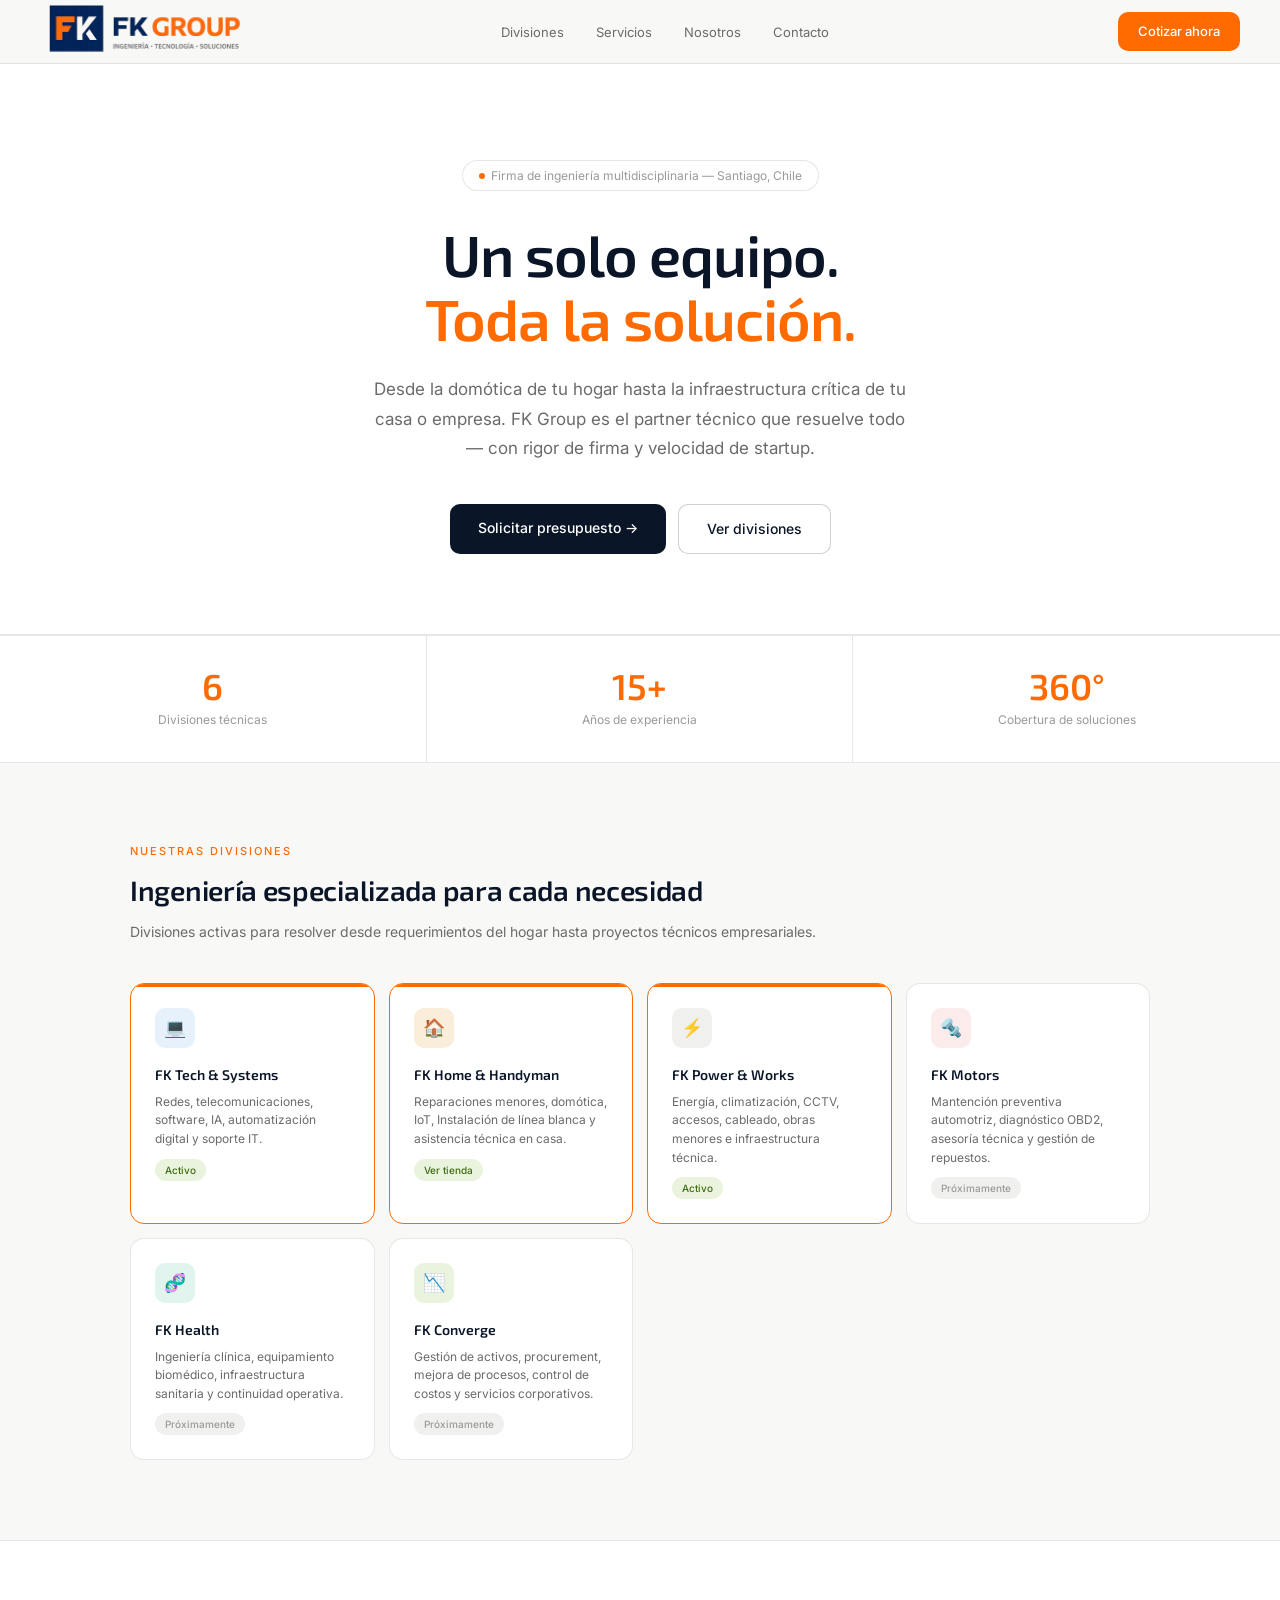
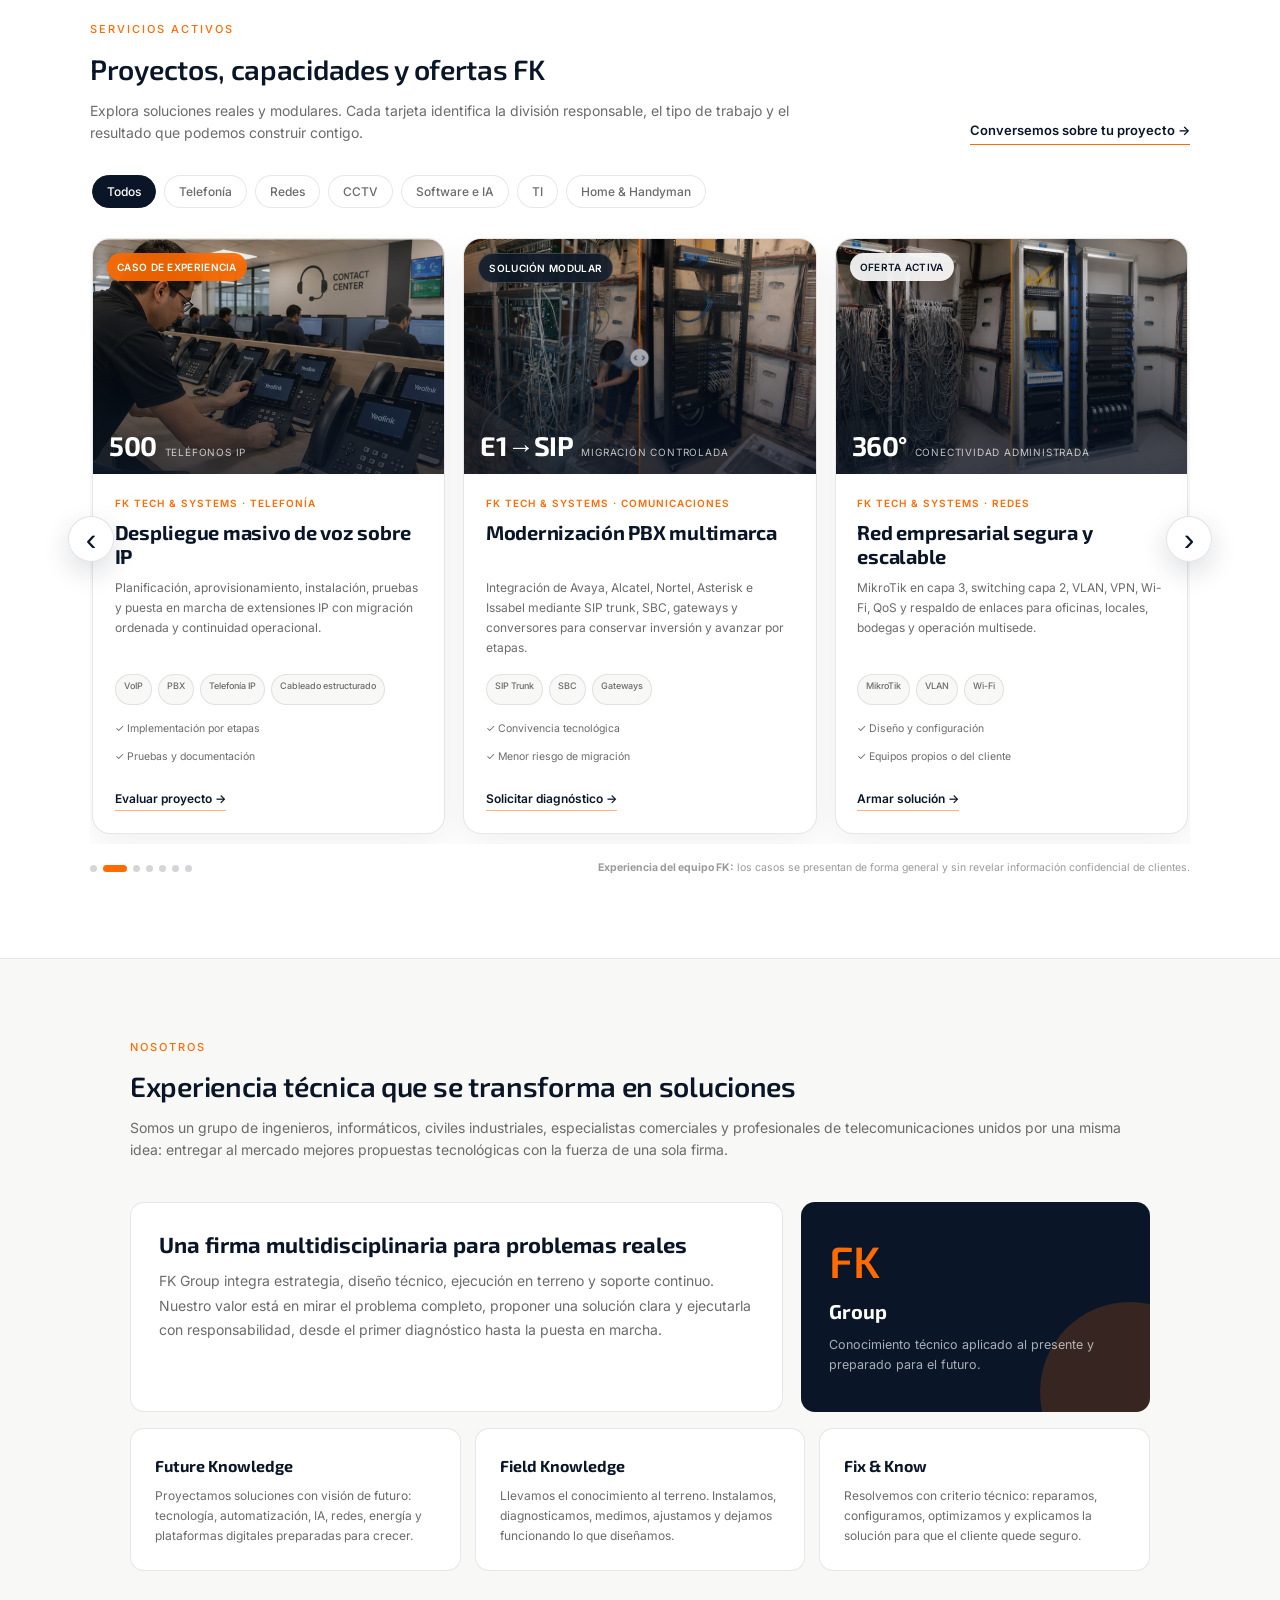
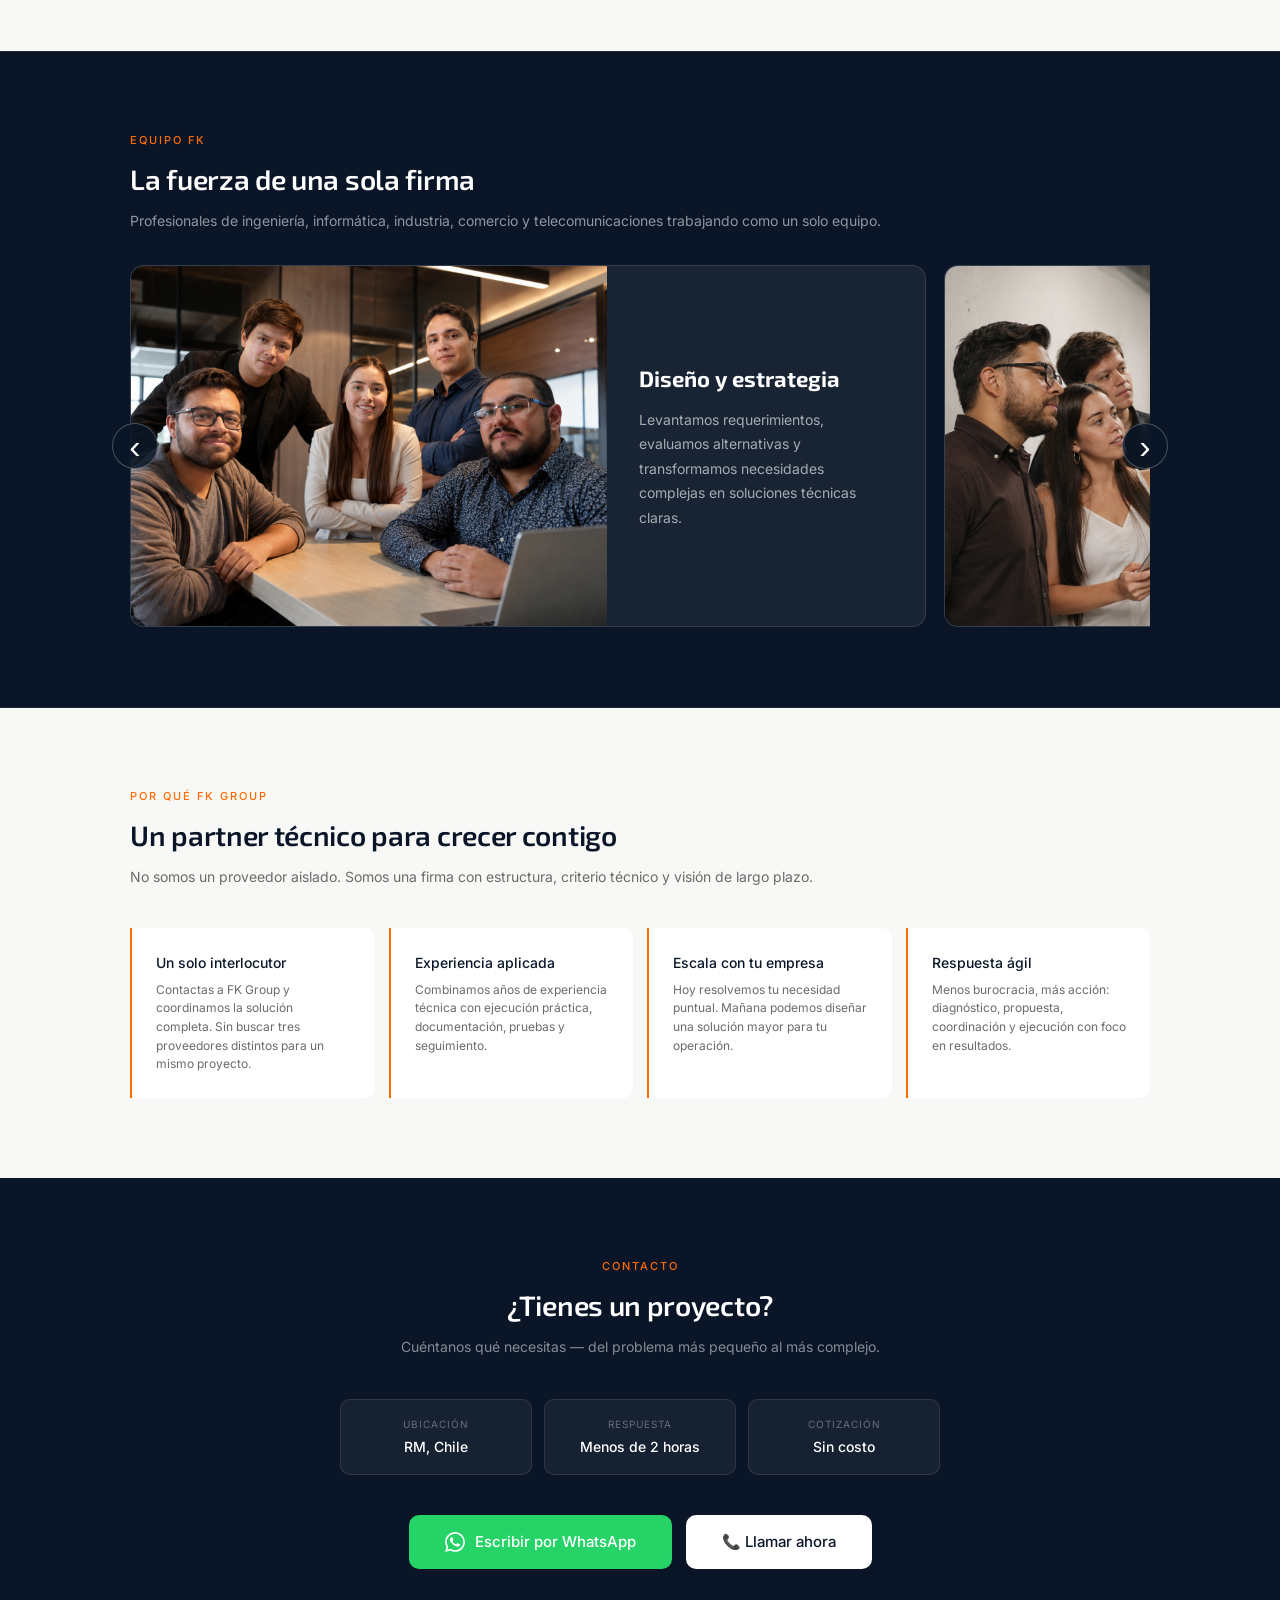
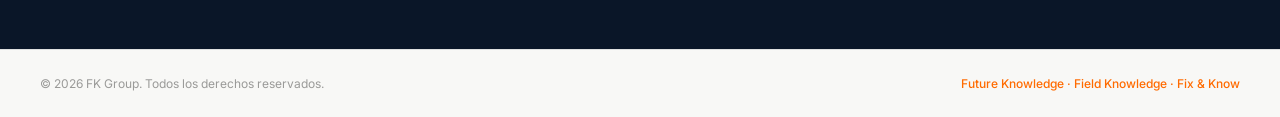
==== commit 4477a054: "visual" ====
--- a/index.html
+++ b/index.html
@@ -18,7 +18,7 @@
 
   <nav>
     <a href="#" class="logo">
-      <img src="img/logo.png" alt="FK Group" class="logo-img">
+      <img src="img/Logo/logo.png" alt="FK Group" class="logo-img">
     </a>
     <ul class="nav-links">
       <li><a href="#divisiones">Divisiones</a></li>
@@ -135,7 +135,7 @@
         <div class="project-carousel" id="project-carousel" tabindex="0" aria-label="Carrusel de proyectos y servicios FK Group">
           <article class="project-card" data-project-category="telecom">
             <div class="project-media project-media-telecom" data-fallback="☎">
-              <img src="img/proyectos/telefonia-500.jpg" alt="Instalación y configuración masiva de teléfonos IP" loading="lazy" onerror="this.hidden=true; this.parentElement.classList.add('is-empty');" />
+              <img src="img/proyectos/telefonia-call-center.jpg" alt="Instalación y configuración masiva de teléfonos IP" loading="lazy" onerror="this.hidden=true; this.parentElement.classList.add('is-empty');" />
               <span class="project-type project-type-case">Caso de experiencia</span>
               <div class="project-metric"><strong>500</strong><span>teléfonos IP</span></div>
             </div>
@@ -144,7 +144,7 @@
               <h3>Despliegue masivo de voz sobre IP</h3>
               <p>Planificación, aprovisionamiento, instalación, pruebas y puesta en marcha de extensiones IP con migración ordenada y continuidad operacional.</p>
               <div class="project-tags">
-                <span>VoIP</span><span>PBX</span><span>Telefonía IP</span>
+                <span>VoIP</span><span>PBX</span><span>Telefonía IP</span><span>Cableado estructurado</span>
               </div>
               <div class="project-results">
                 <span>✓ Implementación por etapas</span>
@@ -156,7 +156,7 @@
 
           <article class="project-card" data-project-category="telecom">
             <div class="project-media project-media-pbx" data-fallback="⇄">
-              <img src="img/proyectos/migracion-pbx.jpg" alt="Modernización e integración de plataformas PBX multimarca" loading="lazy" onerror="this.hidden=true; this.parentElement.classList.add('is-empty');" />
+              <img src="img/proyectos/migracion-pbx.png" alt="Modernización e integración de plataformas PBX multimarca" loading="lazy" onerror="this.hidden=true; this.parentElement.classList.add('is-empty');" />
               <span class="project-type project-type-solution">Solución modular</span>
               <div class="project-metric"><strong>E1→SIP</strong><span>migración controlada</span></div>
             </div>
@@ -198,7 +198,7 @@
 
           <article class="project-card" data-project-category="cctv">
             <div class="project-media project-media-cctv" data-fallback="◉">
-              <img src="img/proyectos/cctv-hikvision.jpg" alt="Sistema CCTV Hikvision con grabación y acceso remoto" loading="lazy" onerror="this.hidden=true; this.parentElement.classList.add('is-empty');" />
+              <img src="img/proyectos/cctv-instalacion.jpg" alt="Sistema CCTV Hikvision con grabación y acceso remoto" loading="lazy" onerror="this.hidden=true; this.parentElement.classList.add('is-empty');" />
               <span class="project-type project-type-offer">Paquetes configurables</span>
               <div class="project-metric"><strong>4 · 8 · +</strong><span>cámaras</span></div>
             </div>
@@ -219,7 +219,7 @@
 
           <article class="project-card" data-project-category="software">
             <div class="project-media project-media-software" data-fallback="&lt;/&gt;">
-              <img src="img/proyectos/software-ia.jpg" alt="Desarrollo de software e inteligencia artificial aplicada" loading="lazy" onerror="this.hidden=true; this.parentElement.classList.add('is-empty');" />
+              <img src="img/proyectos/software-ia-desarrollo.jpg" alt="Desarrollo de software e inteligencia artificial aplicada" loading="lazy" onerror="this.hidden=true; this.parentElement.classList.add('is-empty');" />
               <span class="project-type project-type-solution">Base + personalización</span>
               <div class="project-metric"><strong>MVP</strong><span>rápido y escalable</span></div>
             </div>
@@ -240,7 +240,7 @@
 
           <article class="project-card" data-project-category="it">
             <div class="project-media project-media-it" data-fallback="▦">
-              <img src="img/proyectos/soporte-ti.jpg" alt="Administración de servidores, licencias y seguridad TI" loading="lazy" onerror="this.hidden=true; this.parentElement.classList.add('is-empty');" />
+              <img src="img/proyectos/ti-instalacion-infraestructura.jpg" alt="Administración de servidores, licencias y seguridad TI" loading="lazy" onerror="this.hidden=true; this.parentElement.classList.add('is-empty');" />
               <span class="project-type project-type-offer">Servicio recurrente</span>
               <div class="project-metric"><strong>TI</strong><span>gestionada</span></div>
             </div>
@@ -261,7 +261,7 @@
 
           <article class="project-card" data-project-category="home">
             <div class="project-media project-media-home" data-fallback="⌂">
-              <img src="img/proyectos/handyman-tecnico.jpg" alt="Servicio Handyman técnico e instalación de línea blanca" loading="lazy" onerror="this.hidden=true; this.parentElement.classList.add('is-empty');" />
+              <img src="img/proyectos/home-handyman-domotica.jpg" alt="Servicio Handyman técnico e instalación de línea blanca" loading="lazy" onerror="this.hidden=true; this.parentElement.classList.add('is-empty');" />
               <span class="project-type project-type-offer">Atención en terreno</span>
               <div class="project-metric"><strong>1 visita</strong><span>múltiples soluciones</span></div>
             </div>
@@ -346,7 +346,7 @@
 
         <div class="team-slider" aria-label="Galería del equipo FK">
         <article class="team-slide" id="team-1">
-          <img class="team-photo" src="img/equipo-1.jpg" alt="Equipo FK Group en reunión de diseño y estrategia" />
+          <img class="team-photo" src="img/equipo/Oficina.jpg" alt="Equipo FK Group en reunión de diseño y estrategia" />
           <div class="team-slide-copy">
             <h3>Diseño y estrategia</h3>
             <p>Levantamos requerimientos, evaluamos alternativas y transformamos necesidades complejas en soluciones técnicas claras.</p>
@@ -354,7 +354,7 @@
         </article>
 
         <article class="team-slide" id="team-2">
-          <img class="team-photo" src="img/equipo-2.jpg" alt="Equipo FK Group ejecutando trabajo técnico en terreno" />
+          <img class="team-photo" src="img/equipo/DC.jpg" alt="Equipo FK Group ejecutando trabajo técnico en terreno" />
           <div class="team-slide-copy">
             <h3>Trabajo en terreno</h3>
             <p>Aplicamos conocimiento donde realmente importa: instalaciones, soporte, pruebas, diagnóstico y puesta en marcha.</p>
@@ -362,7 +362,7 @@
         </article>
 
         <article class="team-slide" id="team-3">
-          <img class="team-photo" src="img/equipo-3.jpg" alt="Equipo FK Group coordinando soluciones integrales" />
+          <img class="team-photo" src="img/equipo/Meet.png" alt="Equipo FK Group coordinando soluciones integrales" />
           <div class="team-slide-copy">
             <h3>Soluciones integrales</h3>
             <p>Coordinamos distintas especialidades para entregar continuidad, orden y una experiencia técnica simple para el cliente.</p>
--- a/style.css
+++ b/style.css
@@ -1043,6 +1043,44 @@
   transition: transform 0.25s ease, border-color 0.25s ease, box-shadow 0.25s ease;
 }
 
+.project-carousel {
+  align-items: stretch;
+}
+
+.project-card {
+  height: 100%;
+}
+
+.project-card-body {
+  flex: 1;
+  display: flex;
+  flex-direction: column;
+}
+
+/* Mantiene títulos alineados aunque uno ocupe dos líneas */
+.project-card h3 {
+  min-height: 48px;
+}
+
+/* Mantiene descripciones con un espacio uniforme */
+.project-card p {
+  min-height: 80px;
+}
+
+/* Mantiene etiquetas y resultados alineados */
+.project-tags {
+  min-height: 31px;
+}
+
+.project-results {
+  min-height: 50px;
+}
+
+/* Envía el enlace siempre al fondo */
+.project-link {
+  margin-top: auto;
+}
+
 .project-card:hover {
   transform: translateY(-5px);
   border-color: rgba(255,107,0,0.45);
@@ -1053,7 +1091,10 @@
 
 .project-media {
   position: relative;
-  min-height: 220px;
+  width: 100%;
+  height: 235px;
+  min-height: 235px;
+  flex: 0 0 235px;
   overflow: hidden;
   isolation: isolate;
   background: linear-gradient(135deg, #12223b, #0a1628 65%, #ff6b00);
@@ -1101,8 +1142,9 @@
 .project-media img {
   width: 100%;
   height: 100%;
-  min-height: 220px;
+  min-height: 0;
   object-fit: cover;
+  object-position: center;
   display: block;
   transition: transform 0.6s ease;
 }
@@ -1301,8 +1343,13 @@
 }
 
 @media (max-width: 980px) {
-  .project-carousel { grid-auto-columns: calc((100% - 18px) / 2); }
-  .showcase-heading { align-items: flex-start; }
+  .project-carousel {
+    grid-auto-columns: calc((100% - 18px) / 2);
+  }
+
+  .showcase-heading {
+    align-items: flex-start;
+  }
 }
 
 @media (max-width: 720px) {
@@ -1312,21 +1359,100 @@
     gap: 0.75rem;
   }
 
-  .project-carousel { grid-auto-columns: minmax(86%, 1fr); }
-  .project-arrow { width: 40px; height: 40px; font-size: 28px; }
-  .project-arrow-left { left: -8px; }
-  .project-arrow-right { right: -8px; }
-  .project-carousel-footer { align-items: flex-start; flex-direction: column; }
-  .project-carousel-footer p { text-align: left; }
+  .project-carousel {
+    grid-auto-columns: minmax(86%, 1fr);
+  }
+
+  /* Altura uniforme de imágenes en tablet */
+  .project-media {
+    height: 220px;
+    min-height: 220px;
+    flex: 0 0 220px;
+  }
+
+  .project-media img {
+    width: 100%;
+    height: 100%;
+    min-height: 0;
+    object-fit: cover;
+    object-position: center;
+  }
+
+  /* En pantallas pequeñas dejamos que el texto crezca naturalmente */
+  .project-card h3,
+  .project-card p,
+  .project-tags,
+  .project-results {
+    min-height: auto;
+  }
+
+  .project-arrow {
+    width: 40px;
+    height: 40px;
+    font-size: 28px;
+  }
+
+  .project-arrow-left {
+    left: -8px;
+  }
+
+  .project-arrow-right {
+    right: -8px;
+  }
+
+  .project-carousel-footer {
+    align-items: flex-start;
+    flex-direction: column;
+  }
+
+  .project-carousel-footer p {
+    text-align: left;
+  }
 }
 
 @media (max-width: 480px) {
-  .showcase-section { padding-left: 1rem; padding-right: 1rem; }
-  .project-carousel { grid-auto-columns: 92%; }
-  .project-media, .project-media img { min-height: 205px; }
-  .project-card h3 { font-size: 18px; }
-  .project-arrow-left { left: -2px; }
-  .project-arrow-right { right: -2px; }
+  .showcase-section {
+    padding-left: 1rem;
+    padding-right: 1rem;
+  }
+
+  .project-carousel {
+    grid-auto-columns: 92%;
+  }
+
+  /* Altura uniforme de imágenes en celular */
+  .project-media {
+    height: 205px;
+    min-height: 205px;
+    flex: 0 0 205px;
+  }
+
+  .project-media img {
+    width: 100%;
+    height: 100%;
+    min-height: 0;
+    object-fit: cover;
+    object-position: center;
+  }
+
+  .project-card h3 {
+    font-size: 18px;
+    min-height: auto;
+  }
+
+  .project-card p,
+  .project-tags,
+  .project-results {
+    min-height: auto;
+  }
+
+  .project-arrow-left {
+    left: -2px;
+  }
+
+  .project-arrow-right {
+    right: -2px;
+  }
 }
 
 @media (prefers-reduced-motion: reduce) {
@@ -1334,5 +1460,7 @@
   .project-media img,
   .project-arrow,
   .project-filter,
-  .showcase-cta { transition: none; }
-}
+  .showcase-cta {
+    transition: none;
+  }
+}
